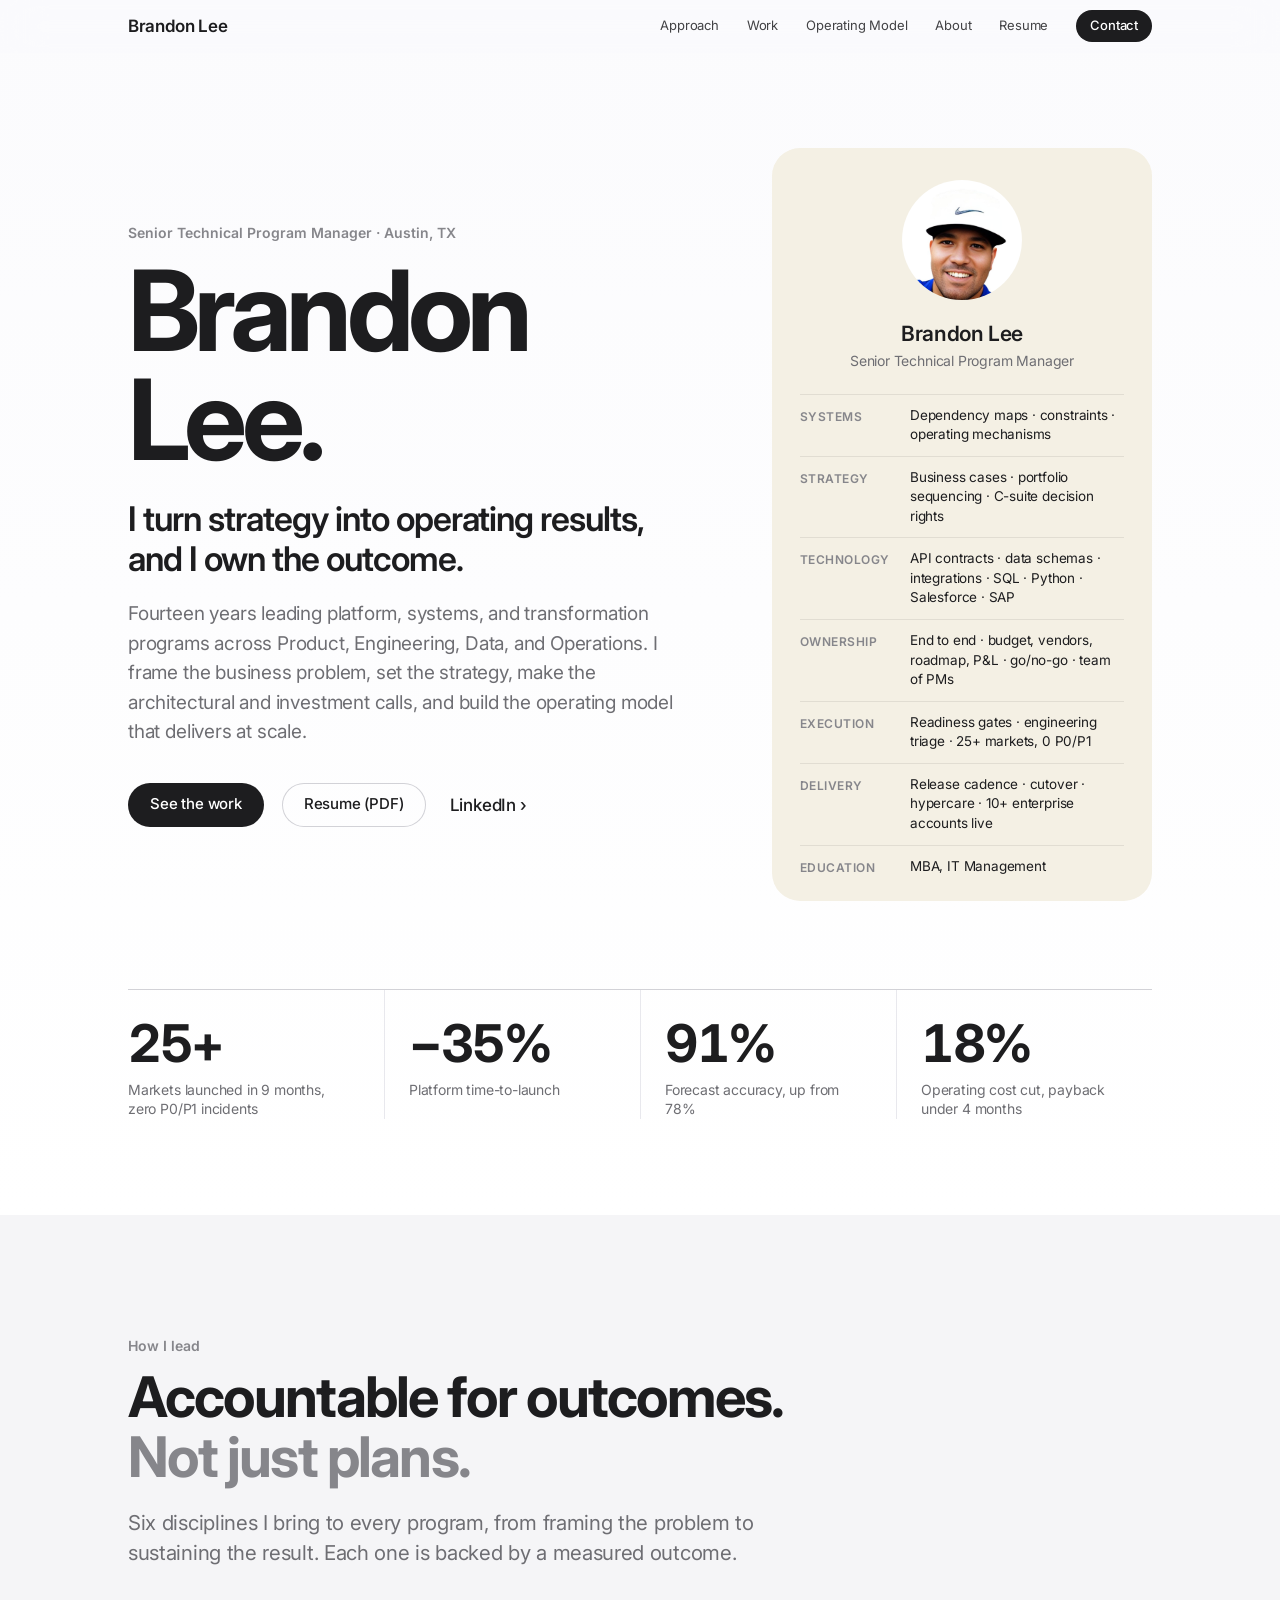
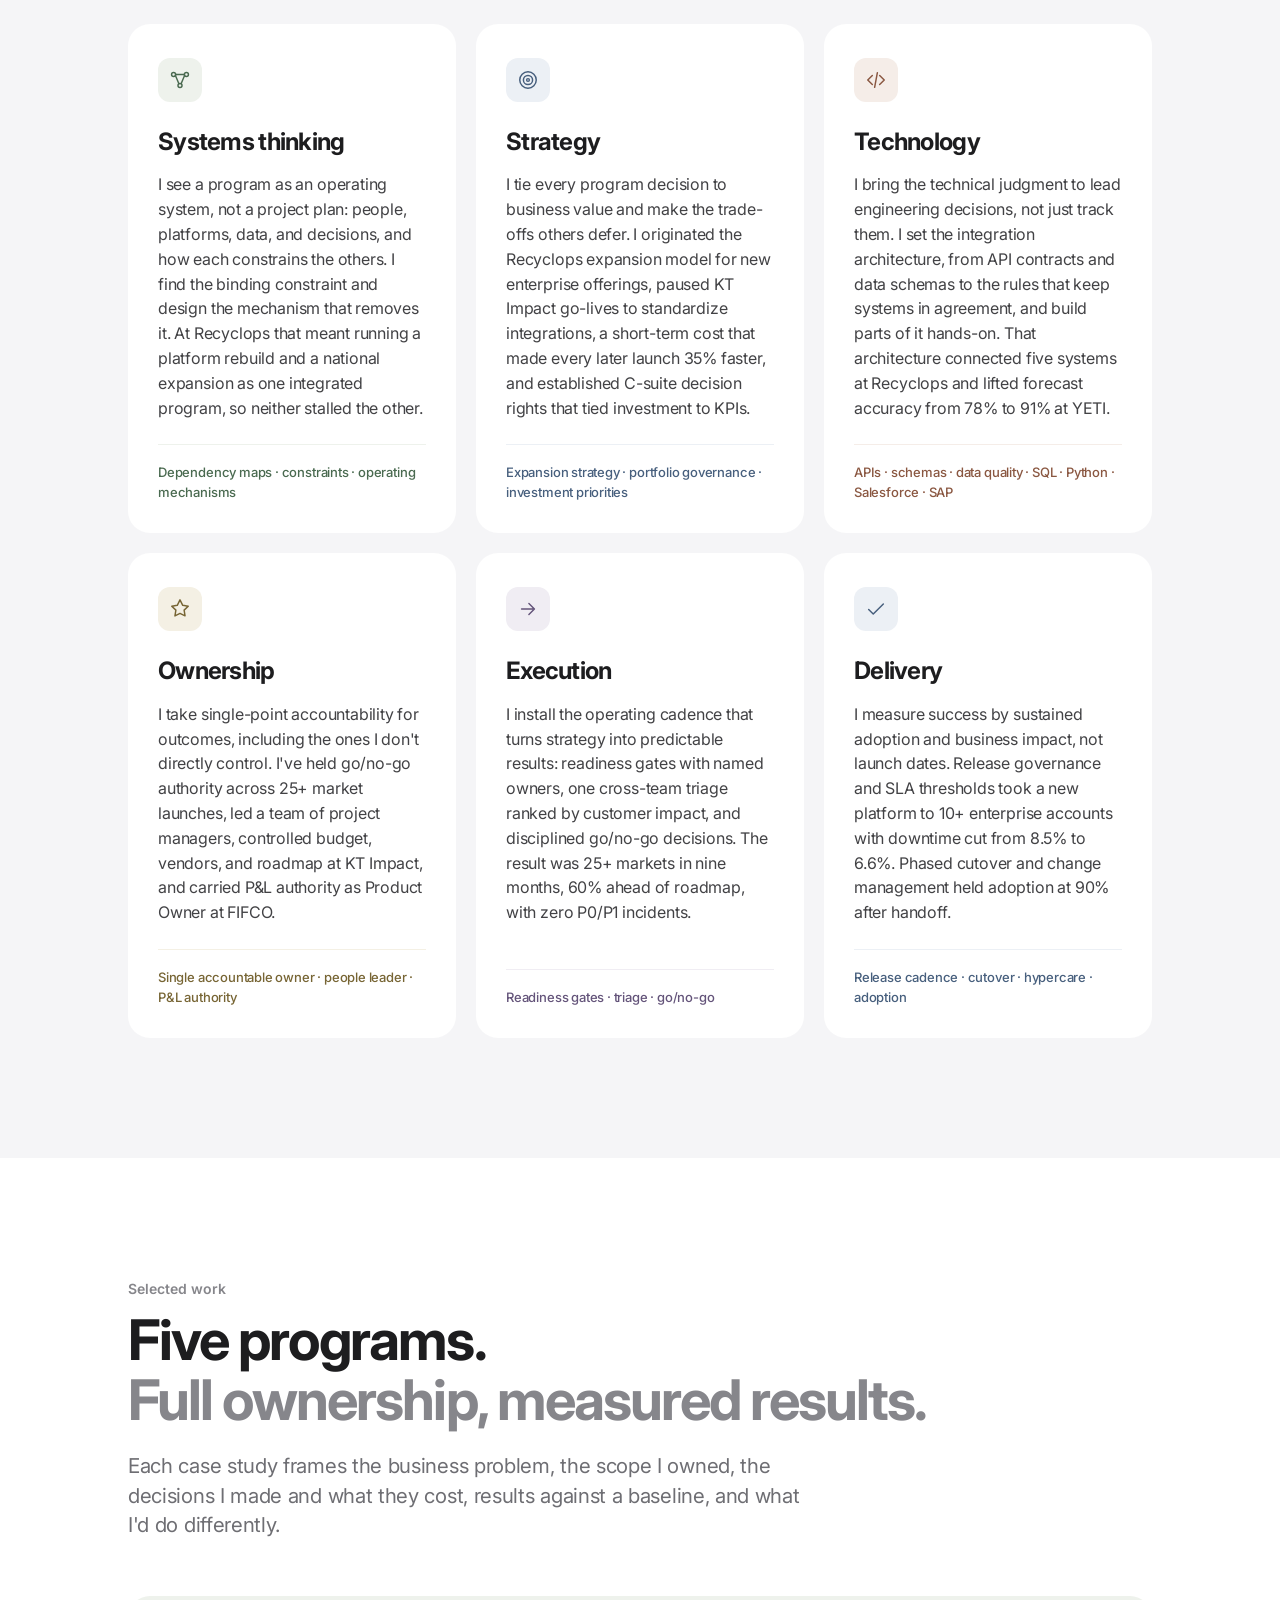
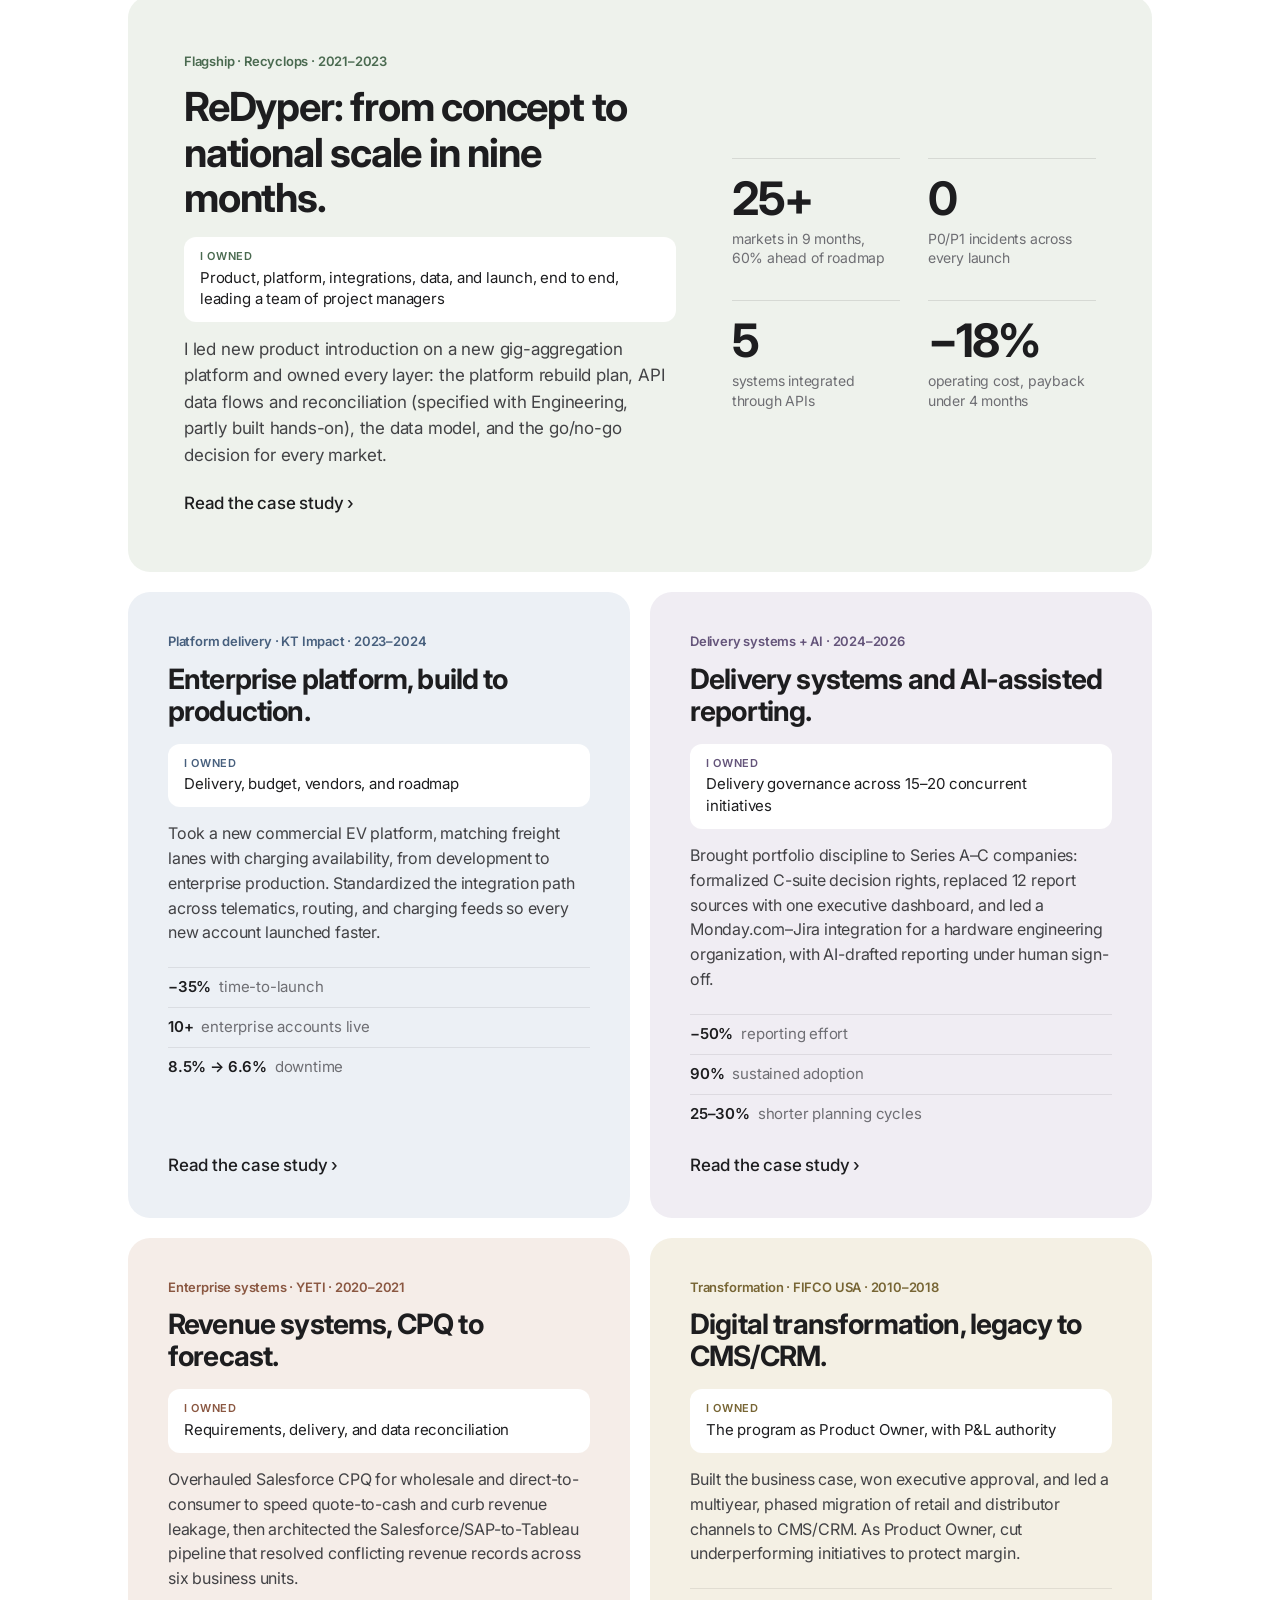
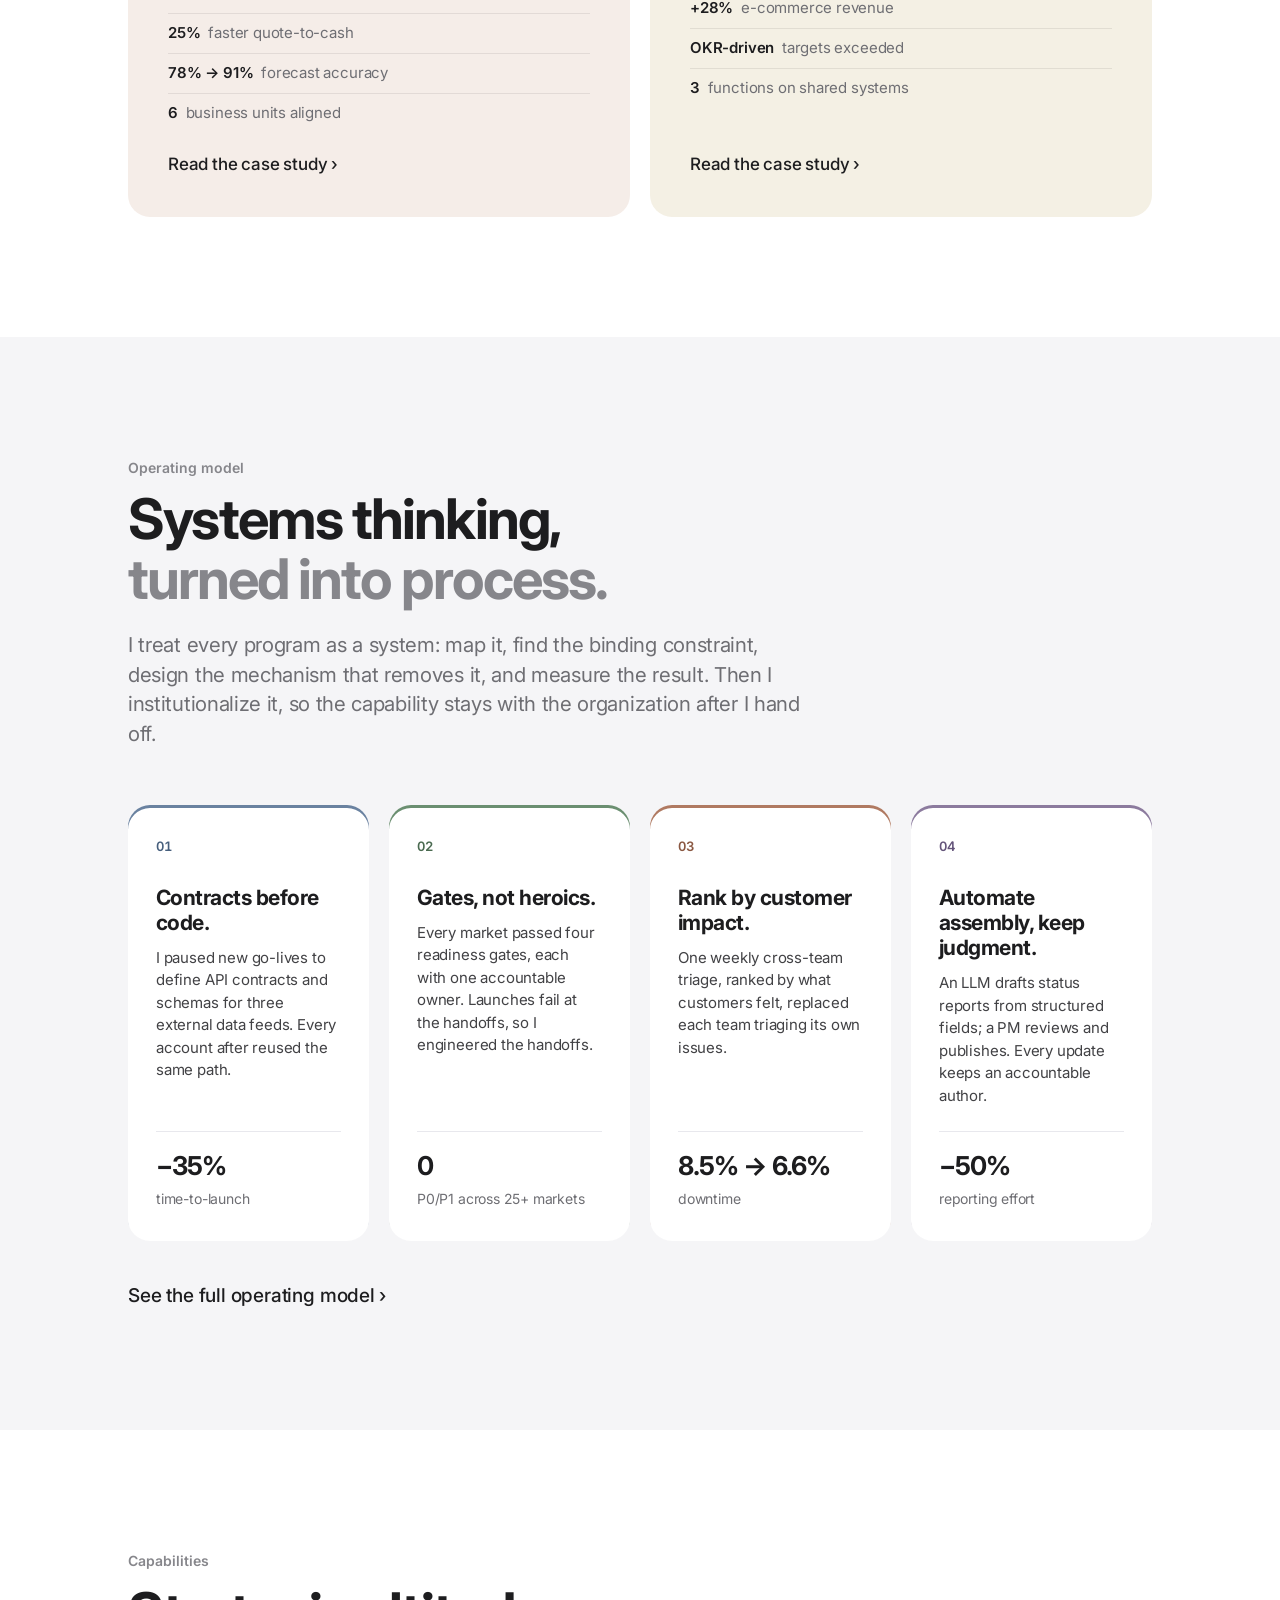
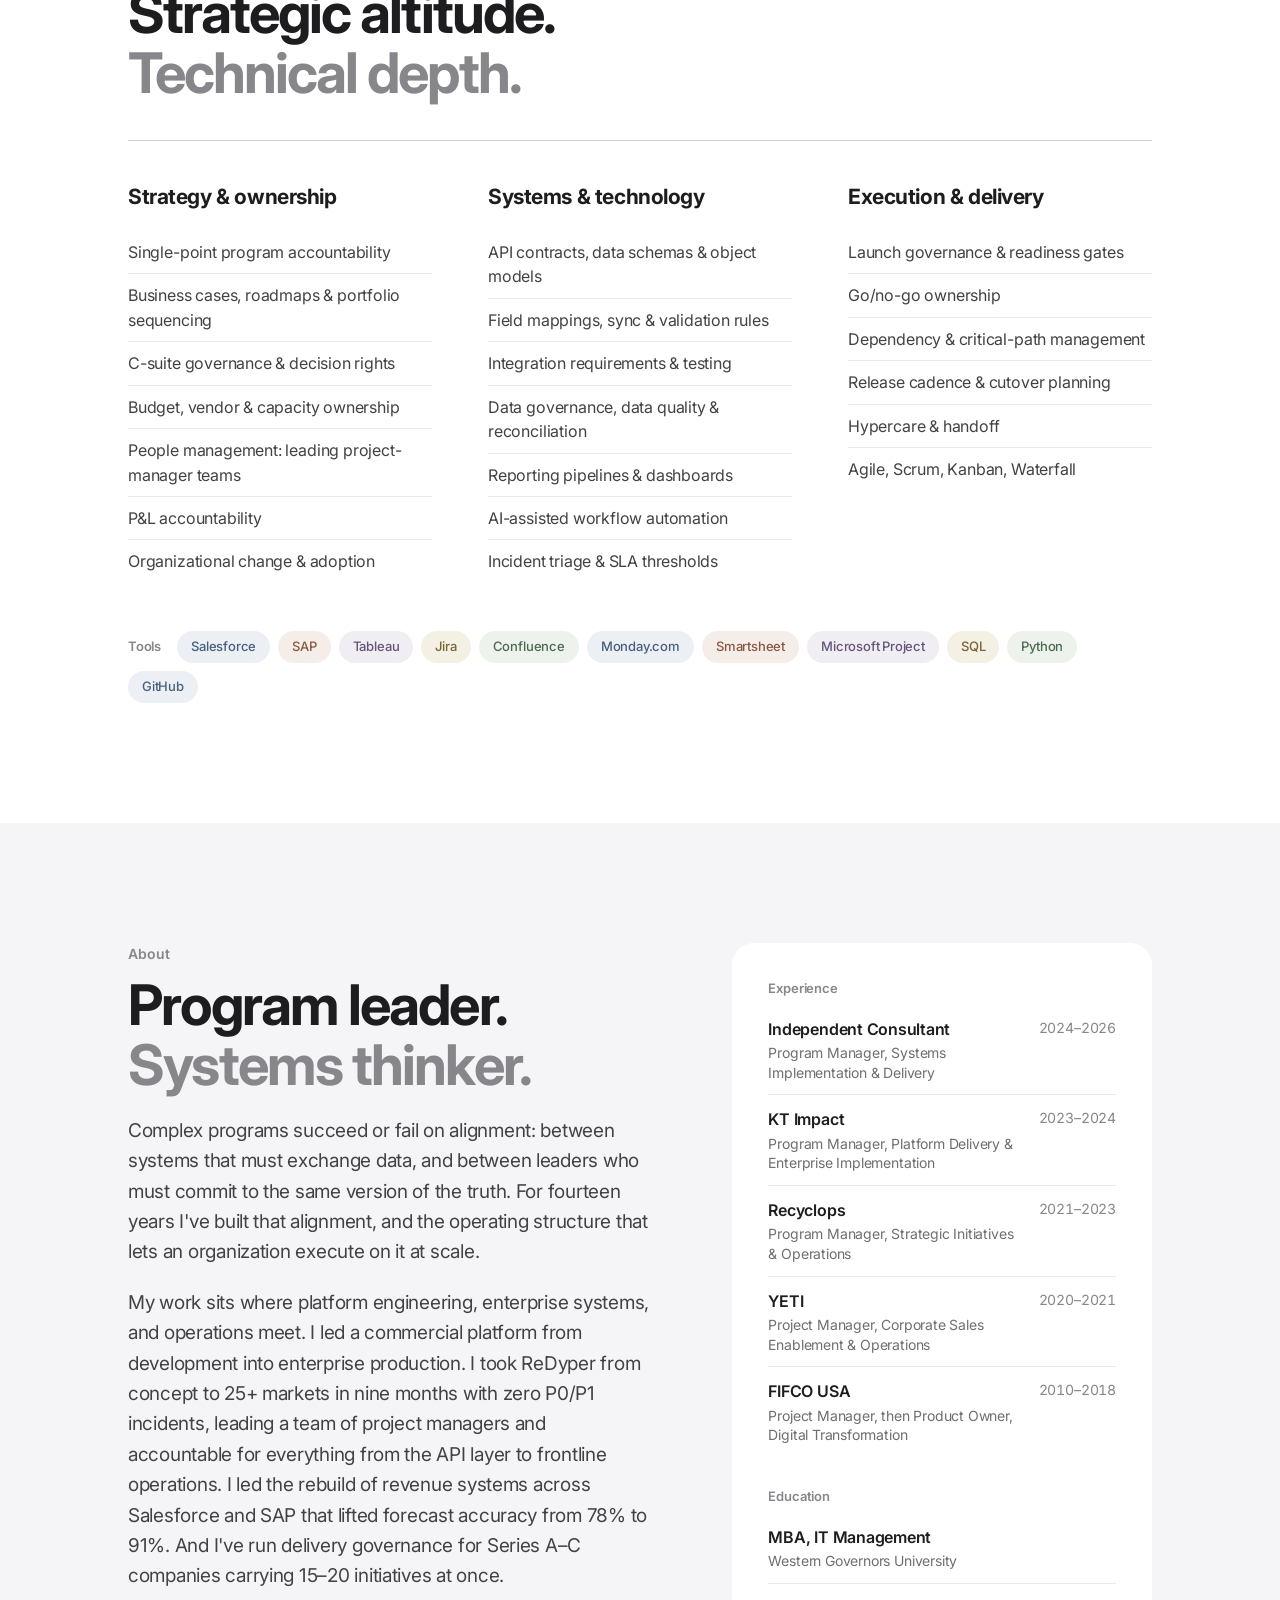
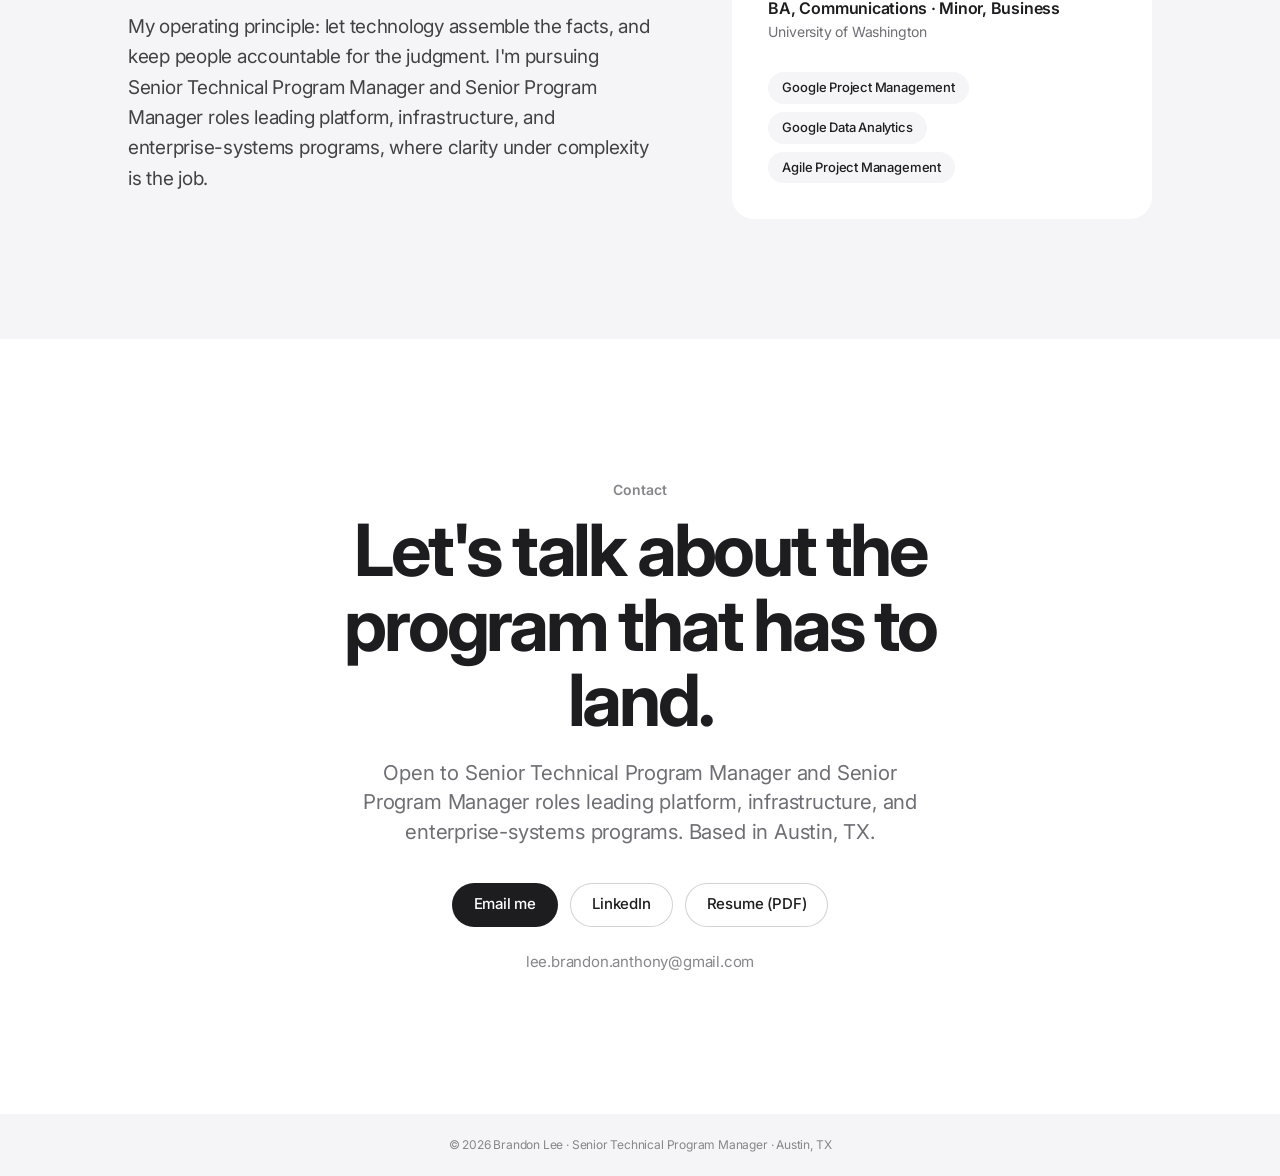
==== index.html @ 165970af "Elevate homepage language to an executive, outcome-led voice Co-Authored-By: Claude Opus 5.5 <norepl" ====
<!DOCTYPE html>
<html lang="en">
<head>
<meta charset="UTF-8"/>
<meta name="viewport" content="width=device-width,initial-scale=1.0"/>
<title>Brandon Lee · Senior Technical Program Manager</title>
<meta name="description" content="Brandon Lee, Senior Technical Program Manager in Austin, TX. Systems thinking, strategy, technology, ownership, execution, and delivery: an enterprise platform, a 25-market national rollout, and enterprise revenue systems."/>
<meta property="og:title" content="Brandon Lee · Senior Technical Program Manager"/>
<meta property="og:description" content="I lead complex programs from strategy to scale and own the outcome. Case studies with baselines, decisions, and measured results."/>
<meta property="og:image" content="https://portfolio-blee-pm.github.io/Portfolio/og.png"/>
<meta property="og:type" content="website"/>
<meta name="twitter:card" content="summary_large_image"/>
<meta name="theme-color" content="#fbfbfd"/>
<link rel="icon" href="avatar.png"/>
<link rel="preconnect" href="https://fonts.googleapis.com"/>
<link rel="preconnect" href="https://fonts.gstatic.com" crossorigin/>
<link href="https://fonts.googleapis.com/css2?family=Inter:wght@400;500;600;700&display=swap" rel="stylesheet"/>
<link rel="stylesheet" href="assets/home.css"/>
</head>
<body>

<nav class="nav">
  <div class="nav-inner">
    <a class="nav-logo" href="index.html">Brandon Lee</a>
    <div class="nav-links">
      <a href="#leadership" class="hide-sm">Approach</a>
      <a href="#work">Work</a>
      <a href="pmo.html" class="hide-sm">Operating Model</a>
      <a href="#about" class="hide-sm">About</a>
      <a href="PM_Brandon_Lee.pdf" target="_blank" rel="noopener" class="hide-sm">Resume</a>
      <a class="nav-cta" href="#contact">Contact</a>
    </div>
  </div>
</nav>

<!-- HERO -->
<header class="hero" id="home">
  <div class="wrap hero-grid">
    <div class="hero-copy">
      <p class="eyebrow fu">Senior Technical Program Manager · Austin, TX</p>
      <h1 class="hero-title fu">Brandon Lee.</h1>
      <p class="hero-lede fu">I turn strategy into operating results, and I own the outcome.</p>
      <p class="hero-sub fu">Fourteen years leading platform, systems, and transformation programs across Product, Engineering, Data, and Operations. I frame the business problem, set the strategy, make the architectural and investment calls, and build the operating model that delivers at scale.</p>
      <div class="hero-btns fu">
        <a href="#work" class="btn btn-dark">See the work</a>
        <a href="PM_Brandon_Lee.pdf" target="_blank" rel="noopener" class="btn btn-light">Resume (PDF)</a>
        <a href="https://linkedin.com/in/brandonl33" target="_blank" rel="noopener" class="link">LinkedIn <span aria-hidden="true">›</span></a>
      </div>
    </div>
    <aside class="profile fu" aria-label="Profile summary">
      <img class="profile-photo" src="avatar.png" alt="Brandon Lee"/>
      <div class="profile-name">Brandon Lee</div>
      <div class="profile-role">Senior Technical Program Manager</div>
      <dl class="profile-list">
        <div><dt>Systems</dt><dd>Dependency maps · constraints · operating mechanisms</dd></div>
        <div><dt>Strategy</dt><dd>Business cases · portfolio sequencing · C-suite decision rights</dd></div>
        <div><dt>Technology</dt><dd>API contracts · data schemas · integrations · SQL · Python · Salesforce · SAP</dd></div>
        <div><dt>Ownership</dt><dd>End to end · budget, vendors, roadmap, P&amp;L · go/no-go · team of PMs</dd></div>
        <div><dt>Execution</dt><dd>Readiness gates · engineering triage · 25+ markets, 0 P0/P1</dd></div>
        <div><dt>Delivery</dt><dd>Release cadence · cutover · hypercare · 10+ enterprise accounts live</dd></div>
        <div><dt>Education</dt><dd>MBA, IT Management</dd></div>
      </dl>
    </aside>
  </div>

  <div class="wrap">
    <div class="stats fu">
      <div class="stat"><div class="stat-num">25+</div><div class="stat-lbl">Markets launched in 9 months, zero P0/P1 incidents</div></div>
      <div class="stat"><div class="stat-num">−35%</div><div class="stat-lbl">Platform time-to-launch</div></div>
      <div class="stat"><div class="stat-num">91%</div><div class="stat-lbl">Forecast accuracy, up from 78%</div></div>
      <div class="stat"><div class="stat-num">18%</div><div class="stat-lbl">Operating cost cut, payback under 4 months</div></div>
    </div>
  </div>
</header>

<!-- LEADERSHIP -->
<section class="section section-alt" id="leadership">
  <div class="wrap">
    <p class="eyebrow fu">How I lead</p>
    <h2 class="h2 fu">Accountable for outcomes.<br><span class="muted">Not just plans.</span></h2>
    <p class="intro fu">Six disciplines I bring to every program, from framing the problem to sustaining the result. Each one is backed by a measured outcome.</p>
    <div class="pillars">
      <article class="pillar t-sage fu">
        <div class="pillar-icon" aria-hidden="true"><svg viewBox="0 0 24 24"><circle cx="5" cy="6" r="2.2"/><circle cx="19" cy="6" r="2.2"/><circle cx="12" cy="18" r="2.2"/><path d="M7 7l3.8 9M17 7l-3.8 9M7.2 6h9.6"/></svg></div>
        <h3>Systems thinking</h3>
        <p>I see a program as an operating system, not a project plan: people, platforms, data, and decisions, and how each constrains the others. I find the binding constraint and design the mechanism that removes it. At Recyclops that meant running a platform rebuild and a national expansion as one integrated program, so neither stalled the other.</p>
        <div class="proof">Dependency maps · constraints · operating mechanisms</div>
      </article>
      <article class="pillar t-blue fu">
        <div class="pillar-icon" aria-hidden="true"><svg viewBox="0 0 24 24"><circle cx="12" cy="12" r="9"/><circle cx="12" cy="12" r="5"/><circle cx="12" cy="12" r="1.5"/></svg></div>
        <h3>Strategy</h3>
        <p>I tie every program decision to business value and make the trade-offs others defer. I originated the Recyclops expansion model for new enterprise offerings, paused KT Impact go-lives to standardize integrations, a short-term cost that made every later launch 35% faster, and established C-suite decision rights that tied investment to KPIs.</p>
        <div class="proof">Expansion strategy · portfolio governance · investment priorities</div>
      </article>
      <article class="pillar t-clay fu">
        <div class="pillar-icon" aria-hidden="true"><svg viewBox="0 0 24 24"><path d="M8 7l-5 5 5 5M16 7l5 5-5 5M13.5 4l-3 16"/></svg></div>
        <h3>Technology</h3>
        <p>I bring the technical judgment to lead engineering decisions, not just track them. I set the integration architecture, from API contracts and data schemas to the rules that keep systems in agreement, and build parts of it hands-on. That architecture connected five systems at Recyclops and lifted forecast accuracy from 78% to 91% at YETI.</p>
        <div class="proof">APIs · schemas · data quality · SQL · Python · Salesforce · SAP</div>
      </article>
      <article class="pillar t-sand fu">
        <div class="pillar-icon" aria-hidden="true"><svg viewBox="0 0 24 24"><path d="M12 2l3 6 6 .9-4.5 4.3 1 6.3L12 16.8 6.5 19.5l1-6.3L3 8.9 9 8z"/></svg></div>
        <h3>Ownership</h3>
        <p>I take single-point accountability for outcomes, including the ones I don't directly control. I've held go/no-go authority across 25+ market launches, led a team of project managers, controlled budget, vendors, and roadmap at KT Impact, and carried P&amp;L authority as Product Owner at FIFCO.</p>
        <div class="proof">Single accountable owner · people leader · P&amp;L authority</div>
      </article>
      <article class="pillar t-plum fu">
        <div class="pillar-icon" aria-hidden="true"><svg viewBox="0 0 24 24"><path d="M5 12h12M13 6l6 6-6 6"/></svg></div>
        <h3>Execution</h3>
        <p>I install the operating cadence that turns strategy into predictable results: readiness gates with named owners, one cross-team triage ranked by customer impact, and disciplined go/no-go decisions. The result was 25+ markets in nine months, 60% ahead of roadmap, with zero P0/P1 incidents.</p>
        <div class="proof">Readiness gates · triage · go/no-go</div>
      </article>
      <article class="pillar t-blue fu">
        <div class="pillar-icon" aria-hidden="true"><svg viewBox="0 0 24 24"><path d="M4 12.5l5 5L20 6.5"/></svg></div>
        <h3>Delivery</h3>
        <p>I measure success by sustained adoption and business impact, not launch dates. Release governance and SLA thresholds took a new platform to 10+ enterprise accounts with downtime cut from 8.5% to 6.6%. Phased cutover and change management held adoption at 90% after handoff.</p>
        <div class="proof">Release cadence · cutover · hypercare · adoption</div>
      </article>
    </div>
  </div>
</section>

<!-- WORK -->
<section class="section" id="work">
  <div class="wrap">
    <p class="eyebrow fu">Selected work</p>
    <h2 class="h2 fu">Five programs.<br><span class="muted">Full ownership, measured results.</span></h2>
    <p class="intro fu">Each case study frames the business problem, the scope I owned, the decisions I made and what they cost, results against a baseline, and what I'd do differently.</p>

    <a href="aggregation.html" class="card card-feature t-sage fu">
      <div class="card-feature-copy">
        <div class="card-meta">Flagship · Recyclops · 2021–2023</div>
        <h3 class="card-title">ReDyper: from concept to national scale in nine months.</h3>
        <div class="owned"><span>I owned</span> Product, platform, integrations, data, and launch, end to end, leading a team of project managers</div>
        <p class="card-desc">I led new product introduction on a new gig-aggregation platform and owned every layer: the platform rebuild plan, API data flows and reconciliation (specified with Engineering, partly built hands-on), the data model, and the go/no-go decision for every market.</p>
        <span class="link">Read the case study <span aria-hidden="true">›</span></span>
      </div>
      <div class="card-feature-stats">
        <div><b>25+</b><span>markets in 9 months, 60% ahead of roadmap</span></div>
        <div><b>0</b><span>P0/P1 incidents across every launch</span></div>
        <div><b>5</b><span>systems integrated through APIs</span></div>
        <div><b>−18%</b><span>operating cost, payback under 4 months</span></div>
      </div>
    </a>

    <div class="card-grid">
      <a href="enterprise-platform.html" class="card t-blue fu">
        <div class="card-meta">Platform delivery · KT Impact · 2023–2024</div>
        <h3 class="card-title">Enterprise platform, build to production.</h3>
        <div class="owned"><span>I owned</span> Delivery, budget, vendors, and roadmap</div>
        <p class="card-desc">Took a new commercial EV platform, matching freight lanes with charging availability, from development to enterprise production. Standardized the integration path across telematics, routing, and charging feeds so every new account launched faster.</p>
        <ul class="results"><li><b>−35%</b> time-to-launch</li><li><b>10+</b> enterprise accounts live</li><li><b>8.5% → 6.6%</b> downtime</li></ul>
        <span class="link">Read the case study <span aria-hidden="true">›</span></span>
      </a>
      <a href="ai-automation.html" class="card t-plum fu">
        <div class="card-meta">Delivery systems + AI · 2024–2026</div>
        <h3 class="card-title">Delivery systems and AI-assisted reporting.</h3>
        <div class="owned"><span>I owned</span> Delivery governance across 15–20 concurrent initiatives</div>
        <p class="card-desc">Brought portfolio discipline to Series A–C companies: formalized C-suite decision rights, replaced 12 report sources with one executive dashboard, and led a Monday.com–Jira integration for a hardware engineering organization, with AI-drafted reporting under human sign-off.</p>
        <ul class="results"><li><b>−50%</b> reporting effort</li><li><b>90%</b> sustained adoption</li><li><b>25–30%</b> shorter planning cycles</li></ul>
        <span class="link">Read the case study <span aria-hidden="true">›</span></span>
      </a>
      <a href="revenue-systems.html" class="card t-clay fu">
        <div class="card-meta">Enterprise systems · YETI · 2020–2021</div>
        <h3 class="card-title">Revenue systems, CPQ to forecast.</h3>
        <div class="owned"><span>I owned</span> Requirements, delivery, and data reconciliation</div>
        <p class="card-desc">Overhauled Salesforce CPQ for wholesale and direct-to-consumer to speed quote-to-cash and curb revenue leakage, then architected the Salesforce/SAP-to-Tableau pipeline that resolved conflicting revenue records across six business units.</p>
        <ul class="results"><li><b>25%</b> faster quote-to-cash</li><li><b>78% → 91%</b> forecast accuracy</li><li><b>6</b> business units aligned</li></ul>
        <span class="link">Read the case study <span aria-hidden="true">›</span></span>
      </a>
      <a href="transformation.html" class="card t-sand fu">
        <div class="card-meta">Transformation · FIFCO USA · 2010–2018</div>
        <h3 class="card-title">Digital transformation, legacy to CMS/CRM.</h3>
        <div class="owned"><span>I owned</span> The program as Product Owner, with P&amp;L authority</div>
        <p class="card-desc">Built the business case, won executive approval, and led a multiyear, phased migration of retail and distributor channels to CMS/CRM. As Product Owner, cut underperforming initiatives to protect margin.</p>
        <ul class="results"><li><b>+28%</b> e-commerce revenue</li><li><b>OKR-driven</b> targets exceeded</li><li><b>3</b> functions on shared systems</li></ul>
        <span class="link">Read the case study <span aria-hidden="true">›</span></span>
      </a>
    </div>
  </div>
</section>

<!-- OPERATING MODEL -->
<section class="section section-alt" id="principles">
  <div class="wrap">
    <p class="eyebrow fu">Operating model</p>
    <h2 class="h2 fu">Systems thinking,<br><span class="muted">turned into process.</span></h2>
    <p class="intro fu">I treat every program as a system: map it, find the binding constraint, design the mechanism that removes it, and measure the result. Then I institutionalize it, so the capability stays with the organization after I hand off.</p>
    <div class="principles">
      <a class="principle t-blue fu" href="enterprise-platform.html">
        <div class="principle-num">01</div>
        <h3>Contracts before code.</h3>
        <p>I paused new go-lives to define API contracts and schemas for three external data feeds. Every account after reused the same path.</p>
        <div class="principle-stat"><b>−35%</b> time-to-launch</div>
      </a>
      <a class="principle t-sage fu" href="aggregation.html">
        <div class="principle-num">02</div>
        <h3>Gates, not heroics.</h3>
        <p>Every market passed four readiness gates, each with one accountable owner. Launches fail at the handoffs, so I engineered the handoffs.</p>
        <div class="principle-stat"><b>0</b> P0/P1 across 25+ markets</div>
      </a>
      <a class="principle t-clay fu" href="enterprise-platform.html">
        <div class="principle-num">03</div>
        <h3>Rank by customer impact.</h3>
        <p>One weekly cross-team triage, ranked by what customers felt, replaced each team triaging its own issues.</p>
        <div class="principle-stat"><b>8.5% → 6.6%</b> downtime</div>
      </a>
      <a class="principle t-plum fu" href="ai-automation.html">
        <div class="principle-num">04</div>
        <h3>Automate assembly, keep judgment.</h3>
        <p>An LLM drafts status reports from structured fields; a PM reviews and publishes. Every update keeps an accountable author.</p>
        <div class="principle-stat"><b>−50%</b> reporting effort</div>
      </a>
    </div>
    <a href="pmo.html" class="link link-lg fu">See the full operating model <span aria-hidden="true">›</span></a>
  </div>
</section>

<!-- CAPABILITIES -->
<section class="section" id="capabilities">
  <div class="wrap">
    <p class="eyebrow fu">Capabilities</p>
    <h2 class="h2 fu">Strategic altitude.<br><span class="muted">Technical depth.</span></h2>
    <div class="caps fu">
      <div class="cap">
        <h3>Strategy &amp; ownership</h3>
        <ul>
          <li>Single-point program accountability</li>
          <li>Business cases, roadmaps &amp; portfolio sequencing</li>
          <li>C-suite governance &amp; decision rights</li>
          <li>Budget, vendor &amp; capacity ownership</li>
          <li>People management: leading project-manager teams</li>
          <li>P&amp;L accountability</li>
          <li>Organizational change &amp; adoption</li>
        </ul>
      </div>
      <div class="cap">
        <h3>Systems &amp; technology</h3>
        <ul>
          <li>API contracts, data schemas &amp; object models</li>
          <li>Field mappings, sync &amp; validation rules</li>
          <li>Integration requirements &amp; testing</li>
          <li>Data governance, data quality &amp; reconciliation</li>
          <li>Reporting pipelines &amp; dashboards</li>
          <li>AI-assisted workflow automation</li>
          <li>Incident triage &amp; SLA thresholds</li>
        </ul>
      </div>
      <div class="cap">
        <h3>Execution &amp; delivery</h3>
        <ul>
          <li>Launch governance &amp; readiness gates</li>
          <li>Go/no-go ownership</li>
          <li>Dependency &amp; critical-path management</li>
          <li>Release cadence &amp; cutover planning</li>
          <li>Hypercare &amp; handoff</li>
          <li>Agile, Scrum, Kanban, Waterfall</li>
        </ul>
      </div>
    </div>
    <div class="tools fu">
      <span class="tools-lbl">Tools</span>
      <span class="chip">Salesforce</span><span class="chip">SAP</span><span class="chip">Tableau</span><span class="chip">Jira</span><span class="chip">Confluence</span><span class="chip">Monday.com</span><span class="chip">Smartsheet</span><span class="chip">Microsoft Project</span><span class="chip">SQL</span><span class="chip">Python</span><span class="chip">GitHub</span>
    </div>
  </div>
</section>

<!-- ABOUT -->
<section class="section section-alt" id="about">
  <div class="wrap about-grid">
    <div>
      <p class="eyebrow fu">About</p>
      <h2 class="h2 fu">Program leader.<br><span class="muted">Systems thinker.</span></h2>
      <div class="about-text fu">
        <p>Complex programs succeed or fail on alignment: between systems that must exchange data, and between leaders who must commit to the same version of the truth. For fourteen years I've built that alignment, and the operating structure that lets an organization execute on it at scale.</p>
        <p>My work sits where platform engineering, enterprise systems, and operations meet. I led a commercial platform from development into enterprise production. I took ReDyper from concept to 25+ markets in nine months with zero P0/P1 incidents, leading a team of project managers and accountable for everything from the API layer to frontline operations. I led the rebuild of revenue systems across Salesforce and SAP that lifted forecast accuracy from 78% to 91%. And I've run delivery governance for Series A–C companies carrying 15–20 initiatives at once.</p>
        <p>My operating principle: let technology assemble the facts, and keep people accountable for the judgment. I'm pursuing Senior Technical Program Manager and Senior Program Manager roles leading platform, infrastructure, and enterprise-systems programs, where clarity under complexity is the job.</p>
      </div>
    </div>
    <div class="about-side fu">
      <h3 class="side-h">Experience</h3>
      <ul class="timeline">
        <li><div><b>Independent Consultant</b><span>Program Manager, Systems Implementation &amp; Delivery</span></div><time>2024–2026</time></li>
        <li><div><b>KT Impact</b><span>Program Manager, Platform Delivery &amp; Enterprise Implementation</span></div><time>2023–2024</time></li>
        <li><div><b>Recyclops</b><span>Program Manager, Strategic Initiatives &amp; Operations</span></div><time>2021–2023</time></li>
        <li><div><b>YETI</b><span>Project Manager, Corporate Sales Enablement &amp; Operations</span></div><time>2020–2021</time></li>
        <li><div><b>FIFCO USA</b><span>Project Manager, then Product Owner, Digital Transformation</span></div><time>2010–2018</time></li>
      </ul>
      <h3 class="side-h">Education</h3>
      <ul class="timeline">
        <li><div><b>MBA, IT Management</b><span>Western Governors University</span></div><time></time></li>
        <li><div><b>BA, Communications · Minor, Business</b><span>University of Washington</span></div><time></time></li>
      </ul>
      <div class="certs">
        <span class="chip">Google Project Management</span>
        <span class="chip">Google Data Analytics</span>
        <span class="chip">Agile Project Management</span>
      </div>
    </div>
  </div>
</section>

<!-- CONTACT -->
<section class="section contact" id="contact">
  <div class="wrap contact-inner fu">
    <p class="eyebrow">Contact</p>
    <h2 class="contact-title">Let's talk about the program that has to land.</h2>
    <p class="contact-sub">Open to Senior Technical Program Manager and Senior Program Manager roles leading platform, infrastructure, and enterprise-systems programs. Based in Austin, TX.</p>
    <div class="contact-btns">
      <a href="mailto:lee.brandon.anthony@gmail.com" class="btn btn-dark">Email me</a>
      <a href="https://linkedin.com/in/brandonl33" target="_blank" rel="noopener" class="btn btn-light">LinkedIn</a>
      <a href="PM_Brandon_Lee.pdf" target="_blank" rel="noopener" class="btn btn-light">Resume (PDF)</a>
    </div>
    <p class="contact-email">lee.brandon.anthony@gmail.com</p>
  </div>
</section>

<footer class="footer"><div class="wrap">© 2026 Brandon Lee · Senior Technical Program Manager · Austin, TX</div></footer>

<script>
(function(){
  var els=document.querySelectorAll('.fu');
  if(!('IntersectionObserver' in window)){els.forEach(function(el){el.classList.add('vis')});return;}
  var io=new IntersectionObserver(function(en){en.forEach(function(e){if(e.isIntersecting){e.target.classList.add('vis');io.unobserve(e.target);}})},{threshold:0.06,rootMargin:'0px 0px -40px 0px'});
  els.forEach(function(el){io.observe(el)});
  setTimeout(function(){els.forEach(function(el){el.classList.add('vis')})},1500);
  var nav=document.querySelector('.nav');
  function onScroll(){nav.classList.toggle('scrolled',window.scrollY>8)}
  window.addEventListener('scroll',onScroll,{passive:true});onScroll();
})();
</script>
</body>
</html>
---- assets/home.css ----
/* Brandon Lee · Portfolio — light, minimal design system */
*,*::before,*::after{box-sizing:border-box;margin:0;padding:0}
:root{
  --bg:#ffffff;
  --bg-alt:#f5f5f7;
  --ink:#1d1d1f;
  --ink-2:#424245;
  --muted:#6e6e73;
  --faint:#86868b;
  --line:#d2d2d7;
  --line-soft:#e8e8ed;
  --blue:#0071e3;
  --blue-hover:#0077ed;
  --radius:22px;
  --shadow:0 1px 2px rgba(0,0,0,.04),0 4px 16px rgba(0,0,0,.04);
  --shadow-hover:0 2px 6px rgba(0,0,0,.05),0 18px 44px rgba(0,0,0,.09);
  --font:-apple-system,BlinkMacSystemFont,"SF Pro Display","SF Pro Text","Inter","Helvetica Neue",Arial,sans-serif;
  --ease:cubic-bezier(.22,1,.36,1);
}
html{scroll-behavior:smooth;-webkit-text-size-adjust:100%}
body{background:var(--bg);color:var(--ink);font-family:var(--font);font-size:17px;line-height:1.53;letter-spacing:-.011em;-webkit-font-smoothing:antialiased;-moz-osx-font-smoothing:grayscale;overflow-x:hidden}
a{color:inherit;text-decoration:none}
img{display:block;max-width:100%}
ul{list-style:none}
.wrap{max-width:1080px;margin:0 auto;padding:0 28px}
.muted{color:var(--faint)}

/* ── NAV ── */
.nav{position:fixed;top:0;left:0;right:0;z-index:100;background:rgba(251,251,253,.8);backdrop-filter:saturate(180%) blur(20px);-webkit-backdrop-filter:saturate(180%) blur(20px);border-bottom:1px solid transparent;transition:border-color .3s}
.nav.scrolled{border-bottom-color:rgba(0,0,0,.08)}
.nav-inner{max-width:1080px;margin:0 auto;padding:0 28px;height:52px;display:flex;align-items:center;justify-content:space-between}
.nav-logo{font-size:17px;font-weight:600;letter-spacing:-.02em}
.nav-links{display:flex;align-items:center;gap:28px}
.nav-links a{font-size:13px;color:var(--ink-2);transition:color .2s}
.nav-links a:hover{color:var(--ink)}
.nav-links .nav-cta{background:var(--ink);color:#fff;padding:6px 14px;border-radius:980px;font-weight:500}
.nav-links .nav-cta:hover{color:#fff;background:#000}

/* ── TYPE ── */
.eyebrow{font-size:14px;font-weight:600;color:var(--faint);letter-spacing:0;margin-bottom:12px}
.h2{font-size:clamp(34px,5vw,56px);line-height:1.07;font-weight:700;letter-spacing:-.035em;margin-bottom:20px}
.intro{font-size:clamp(17px,1.6vw,21px);line-height:1.45;color:var(--muted);max-width:680px;margin-bottom:56px;letter-spacing:-.015em}

/* ── BUTTONS / LINKS ── */
.btn{display:inline-flex;align-items:center;justify-content:center;height:44px;padding:0 22px;border-radius:980px;font-size:15px;font-weight:500;transition:background .2s,color .2s,border-color .2s,transform .2s}
.btn:active{transform:scale(.98)}
.btn-dark{background:var(--ink);color:#fff}
.btn-dark:hover{background:#000}
.btn-light{background:transparent;color:var(--ink);box-shadow:inset 0 0 0 1px var(--line)}
.btn-light:hover{box-shadow:inset 0 0 0 1px var(--ink)}
.link{color:var(--ink);font-size:17px;font-weight:500;display:inline-flex;align-items:center;gap:4px;text-decoration:underline;text-decoration-color:transparent;text-underline-offset:4px;transition:text-decoration-color .2s}
.link span{transition:transform .25s var(--ease)}
.link:hover,a:hover>.link{text-decoration-color:currentColor}
.link:hover span,a:hover>.link span{transform:translateX(3px)}
.link-lg{font-size:19px;margin-top:40px}

/* ── HERO ── */
.hero{padding:148px 0 96px;background:linear-gradient(180deg,#fbfbfd 0%,#ffffff 100%)}
.hero-grid{display:grid;grid-template-columns:minmax(0,1fr) 340px;gap:72px;align-items:center}
.hero-title{font-size:clamp(56px,9vw,112px);line-height:.98;font-weight:700;letter-spacing:-.05em;margin-bottom:24px}
.hero-lede{font-size:clamp(24px,3vw,34px);line-height:1.18;font-weight:600;letter-spacing:-.03em;color:var(--ink);max-width:640px;margin-bottom:20px}
.hero-sub{font-size:clamp(17px,1.5vw,19px);line-height:1.55;color:var(--muted);max-width:600px;margin-bottom:36px}
.hero-btns{display:flex;flex-wrap:wrap;align-items:center;gap:14px 18px}
.hero-btns .link{margin-left:6px}

.profile{background:var(--bg-alt);border-radius:28px;padding:36px 30px 28px;text-align:center}
.profile-photo{width:120px;height:120px;border-radius:50%;object-fit:cover;object-position:center 15%;margin:0 auto 18px}
.profile-name{font-size:21px;font-weight:600;letter-spacing:-.02em}
.profile-role{font-size:14px;color:var(--muted);margin-bottom:22px}
.profile-list{text-align:left;border-top:1px solid var(--line)}
.profile-list>div{display:grid;grid-template-columns:84px 1fr;gap:12px;padding:11px 0;border-bottom:1px solid var(--line)}
.profile-list>div:last-child{border-bottom:none;padding-bottom:0}
.profile-list dt{font-size:12px;font-weight:600;color:var(--faint);text-transform:uppercase;letter-spacing:.04em;padding-top:2px}
.profile-list dd{font-size:14px;color:var(--ink);line-height:1.4}

.stats{display:grid;grid-template-columns:repeat(4,1fr);margin-top:88px;border-top:1px solid var(--line)}
.stat{padding:28px 24px 0 0}
.stat+.stat{padding-left:24px;border-left:1px solid var(--line-soft)}
.stat-num{font-size:clamp(36px,4.4vw,52px);font-weight:700;letter-spacing:-.045em;line-height:1;margin-bottom:10px;font-variant-numeric:tabular-nums}
.stat-lbl{font-size:14px;color:var(--muted);line-height:1.4;max-width:210px}

/* ── SECTIONS ── */
.section{padding:120px 0}
.section-alt{background:var(--bg-alt)}

/* ── LEADERSHIP PILLARS ── */
.pillars{display:grid;grid-template-columns:repeat(2,1fr);gap:20px}
.pillar{background:#fff;border-radius:var(--radius);padding:40px 40px 36px;display:flex;flex-direction:column;transition:transform .45s var(--ease),box-shadow .45s var(--ease)}
.pillar:hover{transform:translateY(-4px);box-shadow:var(--shadow-hover)}
.pillar-icon{width:44px;height:44px;border-radius:12px;background:var(--bg-alt);display:flex;align-items:center;justify-content:center;margin-bottom:22px}
.pillar-icon svg{width:22px;height:22px;fill:none;stroke:var(--ink);stroke-width:1.6;stroke-linecap:round;stroke-linejoin:round}
.pillar h3{font-size:28px;font-weight:700;letter-spacing:-.03em;margin-bottom:12px}
.pillar p{font-size:17px;line-height:1.55;color:var(--ink-2);flex:1}
.proof{margin-top:24px;padding-top:18px;border-top:1px solid var(--line-soft);font-size:13px;font-weight:500;color:var(--faint)}

/* ── WORK ── */
.card{display:flex;flex-direction:column;background:var(--bg-alt);border-radius:var(--radius);padding:40px;transition:transform .45s var(--ease),box-shadow .45s var(--ease),background .45s}
.card:hover{transform:translateY(-4px);background:#fff;box-shadow:var(--shadow-hover)}
.card-meta{font-size:13px;font-weight:600;color:var(--faint);margin-bottom:12px}
.card-title{font-size:28px;line-height:1.14;font-weight:700;letter-spacing:-.03em;margin-bottom:16px}
.owned{font-size:15px;color:var(--ink);line-height:1.45;margin-bottom:14px;padding:12px 16px;background:#fff;border-radius:12px;transition:background .45s}
.card:hover .owned{background:var(--bg-alt)}
.owned span{display:block;font-size:11px;font-weight:600;text-transform:uppercase;letter-spacing:.06em;color:var(--faint);margin-bottom:2px}
.card-desc{font-size:16px;line-height:1.55;color:var(--ink-2);margin-bottom:22px}
.results{display:flex;flex-direction:column;gap:8px;margin-bottom:26px;flex:1}
.results li{font-size:15px;color:var(--muted);padding-top:8px;border-top:1px solid var(--line)}
.results li b{color:var(--ink);font-weight:600;margin-right:4px}
.card .link{margin-top:auto}

.card-feature{display:grid;grid-template-columns:minmax(0,1.35fr) minmax(0,1fr);gap:56px;padding:56px;margin-bottom:20px;align-items:center}
.card-feature .card-title{font-size:clamp(30px,3.4vw,40px)}
.card-feature .card-desc{font-size:17px}
.card-feature-stats{display:grid;grid-template-columns:1fr 1fr;gap:32px 28px}
.card-feature-stats div{border-top:1px solid var(--line);padding-top:16px}
.card-feature-stats b{display:block;font-size:clamp(34px,3.6vw,48px);font-weight:700;letter-spacing:-.045em;line-height:1;margin-bottom:8px}
.card-feature-stats span{font-size:14px;color:var(--muted);line-height:1.4;display:block}
.card-grid{display:grid;grid-template-columns:repeat(2,1fr);gap:20px}

/* ── OPERATING MODEL ── */
.principles{display:grid;grid-template-columns:repeat(4,1fr);gap:20px}
.principle{background:#fff;border-radius:var(--radius);padding:32px 28px;display:flex;flex-direction:column;transition:transform .45s var(--ease),box-shadow .45s var(--ease)}
.principle:hover{transform:translateY(-4px);box-shadow:var(--shadow-hover)}
.principle-num{font-size:13px;font-weight:600;color:var(--faint);margin-bottom:28px;font-variant-numeric:tabular-nums}
.principle h3{font-size:21px;line-height:1.2;font-weight:700;letter-spacing:-.025em;margin-bottom:12px}
.principle p{font-size:15px;line-height:1.5;color:var(--ink-2);flex:1;margin-bottom:24px}
.principle-stat{font-size:14px;color:var(--muted);border-top:1px solid var(--line-soft);padding-top:14px}
.principle-stat b{display:block;font-size:26px;font-weight:700;letter-spacing:-.035em;color:var(--ink);margin-bottom:2px}

/* ── CAPABILITIES ── */
.caps{display:grid;grid-template-columns:repeat(3,1fr);gap:56px;margin-top:36px;border-top:1px solid var(--line);padding-top:40px}
.cap h3{font-size:21px;font-weight:700;letter-spacing:-.02em;margin-bottom:18px}
.cap li{font-size:16px;color:var(--ink-2);padding:9px 0;border-bottom:1px solid var(--line-soft)}
.cap li:last-child{border-bottom:none}
.tools{display:flex;flex-wrap:wrap;align-items:center;gap:8px;margin-top:48px}
.tools-lbl{font-size:13px;font-weight:600;color:var(--faint);margin-right:8px}
.chip{display:inline-block;font-size:13px;font-weight:500;color:var(--ink);background:var(--bg-alt);border-radius:980px;padding:6px 14px}
.section-alt .chip{background:#fff}

/* ── ABOUT ── */
.about-grid{display:grid;grid-template-columns:minmax(0,1.25fr) minmax(0,1fr);gap:80px;align-items:start}
.about-text p{font-size:19px;line-height:1.6;color:var(--ink-2);margin-bottom:20px;letter-spacing:-.014em}
.about-text p:last-child{margin-bottom:0}
.about-side{background:#fff;border-radius:var(--radius);padding:36px}
.side-h{font-size:13px;font-weight:600;color:var(--faint);margin-bottom:6px}
.side-h:not(:first-child){margin-top:30px}
.timeline li{display:grid;grid-template-columns:1fr auto;gap:16px;padding:12px 0;border-bottom:1px solid var(--line-soft)}
.timeline li:last-child{border-bottom:none}
.timeline b{display:block;font-size:16px;font-weight:600;letter-spacing:-.015em}
.timeline span{display:block;font-size:14px;color:var(--muted);line-height:1.4;margin-top:2px}
.timeline time{font-size:14px;color:var(--faint);white-space:nowrap;font-variant-numeric:tabular-nums}
.certs{display:flex;flex-wrap:wrap;gap:8px;margin-top:18px}
.about-side .chip{background:var(--bg-alt)}

/* ── CONTACT ── */
.contact{text-align:center;padding:140px 0}
.contact-inner{max-width:720px}
.contact-title{font-size:clamp(40px,6vw,72px);line-height:1.04;font-weight:700;letter-spacing:-.045em;margin-bottom:20px}
.contact-sub{font-size:clamp(17px,1.6vw,21px);color:var(--muted);line-height:1.45;margin:0 auto 36px;max-width:560px}
.contact-btns{display:flex;justify-content:center;flex-wrap:wrap;gap:12px}
.contact-email{margin-top:24px;font-size:15px;color:var(--faint)}

/* ── FOOTER ── */
.footer{background:var(--bg-alt);padding:22px 0;font-size:12px;color:var(--faint);text-align:center}

/* ── MOTION ── */
.fu{opacity:0;transform:translateY(24px);transition:opacity .9s var(--ease),transform .9s var(--ease)}
.fu.vis{opacity:1;transform:none}
@media(prefers-reduced-motion:reduce){
  html{scroll-behavior:auto}
  .fu{opacity:1!important;transform:none!important;transition:none!important}
  .card,.pillar,.principle{transition:none}
}

/* ── RESPONSIVE ── */
@media(max-width:1000px){
  .principles{grid-template-columns:repeat(2,1fr)}
  .card-feature{grid-template-columns:1fr;gap:40px;padding:44px}
}
@media(max-width:860px){
  .hero{padding:112px 0 72px}
  .hero-grid{grid-template-columns:1fr;gap:48px}
  .profile{max-width:420px}
  .stats{grid-template-columns:repeat(2,1fr);margin-top:64px}
  .stat:nth-child(3){padding-left:0;border-left:none}
  .stat{padding-bottom:28px}
  .stat:nth-child(n+3){border-top:1px solid var(--line-soft)}
  .pillars,.card-grid,.caps,.about-grid{grid-template-columns:1fr}
  .caps{gap:36px}
  .about-grid{gap:48px}
  .section{padding:88px 0}
}
@media(max-width:640px){
  body{font-size:16px}
  .wrap,.nav-inner{padding:0 20px}
  .nav-links{gap:18px}
  .nav-links a.hide-sm{display:none}
  .principles{grid-template-columns:1fr}
  .pillar,.card,.about-side{padding:28px 24px}
  .card-feature{padding:32px 24px}
  .card-title,.pillar h3{font-size:24px}
  .stat-lbl{font-size:13px}
  .hero-btns .link{margin-left:0}
  .contact{padding:96px 0}
}

/* ── MUTED ACCENTS ── */
:root{
  --sage:#6b8f71;--sage-ink:#4a6a50;--sage-tint:#eef2ec;
  --blue-m:#6a82a0;--blue-ink:#475f7d;--blue-tint:#ecf0f5;
  --clay:#b07a62;--clay-ink:#8a5741;--clay-tint:#f5ede8;
  --plum:#8c7b9e;--plum-ink:#64547a;--plum-tint:#f0edf3;
  --sand:#a8915c;--sand-ink:#776534;--sand-tint:#f4f0e4;
}
.t-sage{--acc:var(--sage);--acc-ink:var(--sage-ink);--acc-tint:var(--sage-tint)}
.t-blue{--acc:var(--blue-m);--acc-ink:var(--blue-ink);--acc-tint:var(--blue-tint)}
.t-clay{--acc:var(--clay);--acc-ink:var(--clay-ink);--acc-tint:var(--clay-tint)}
.t-plum{--acc:var(--plum);--acc-ink:var(--plum-ink);--acc-tint:var(--plum-tint)}
.t-sand{--acc:var(--sand);--acc-ink:var(--sand-ink);--acc-tint:var(--sand-tint)}

/* pillars: tinted icon tile, accent rule */
.pillar[class*="t-"] .pillar-icon{background:var(--acc-tint)}
.pillar[class*="t-"] .pillar-icon svg{stroke:var(--acc-ink)}
.pillar[class*="t-"] .proof{color:var(--acc-ink);border-top-color:var(--acc-tint)}

/* work cards: soft matte tint instead of gray */
.card[class*="t-"]{background:var(--acc-tint)}
.card[class*="t-"]:hover{background:#fff}
.card[class*="t-"] .card-meta{color:var(--acc-ink)}
.card[class*="t-"] .owned span{color:var(--acc-ink)}
.card[class*="t-"]:hover .owned{background:var(--acc-tint)}
.card[class*="t-"] .results li{border-top-color:rgba(0,0,0,.08)}
.card-feature[class*="t-"] .card-feature-stats div{border-top-color:rgba(0,0,0,.1)}

/* operating model: colored number + top accent */
.principle[class*="t-"]{box-shadow:inset 0 3px 0 var(--acc)}
.principle[class*="t-"]:hover{box-shadow:inset 0 3px 0 var(--acc),var(--shadow-hover)}
.principle[class*="t-"] .principle-num{color:var(--acc-ink)}

/* small touches */
.profile{background:var(--sand-tint)}
.profile-list,.profile-list>div{border-color:rgba(0,0,0,.08)}
.tools .chip:nth-of-type(5n+1){background:var(--sage-tint);color:var(--sage-ink)}
.tools .chip:nth-of-type(5n+2){background:var(--blue-tint);color:var(--blue-ink)}
.tools .chip:nth-of-type(5n+3){background:var(--clay-tint);color:var(--clay-ink)}
.tools .chip:nth-of-type(5n+4){background:var(--plum-tint);color:var(--plum-ink)}
.tools .chip:nth-of-type(5n+5){background:var(--sand-tint);color:var(--sand-ink)}
.hero-grid{grid-template-columns:minmax(0,1fr) 380px}
.profile{padding:32px 28px 24px}
.profile-list dd{font-size:13.5px;line-height:1.45}
@media(max-width:860px){.hero-grid{grid-template-columns:1fr}}
/* six themes: 3-up grid */
.pillars{grid-template-columns:repeat(3,1fr)}
.pillar{padding:34px 30px 30px}
.pillar h3{font-size:24px}
.pillar p{font-size:16px}
@media(max-width:1000px){.pillars{grid-template-columns:repeat(2,1fr)}}
@media(max-width:640px){.pillars{grid-template-columns:1fr}}
.profile-list>div{grid-template-columns:98px 1fr}
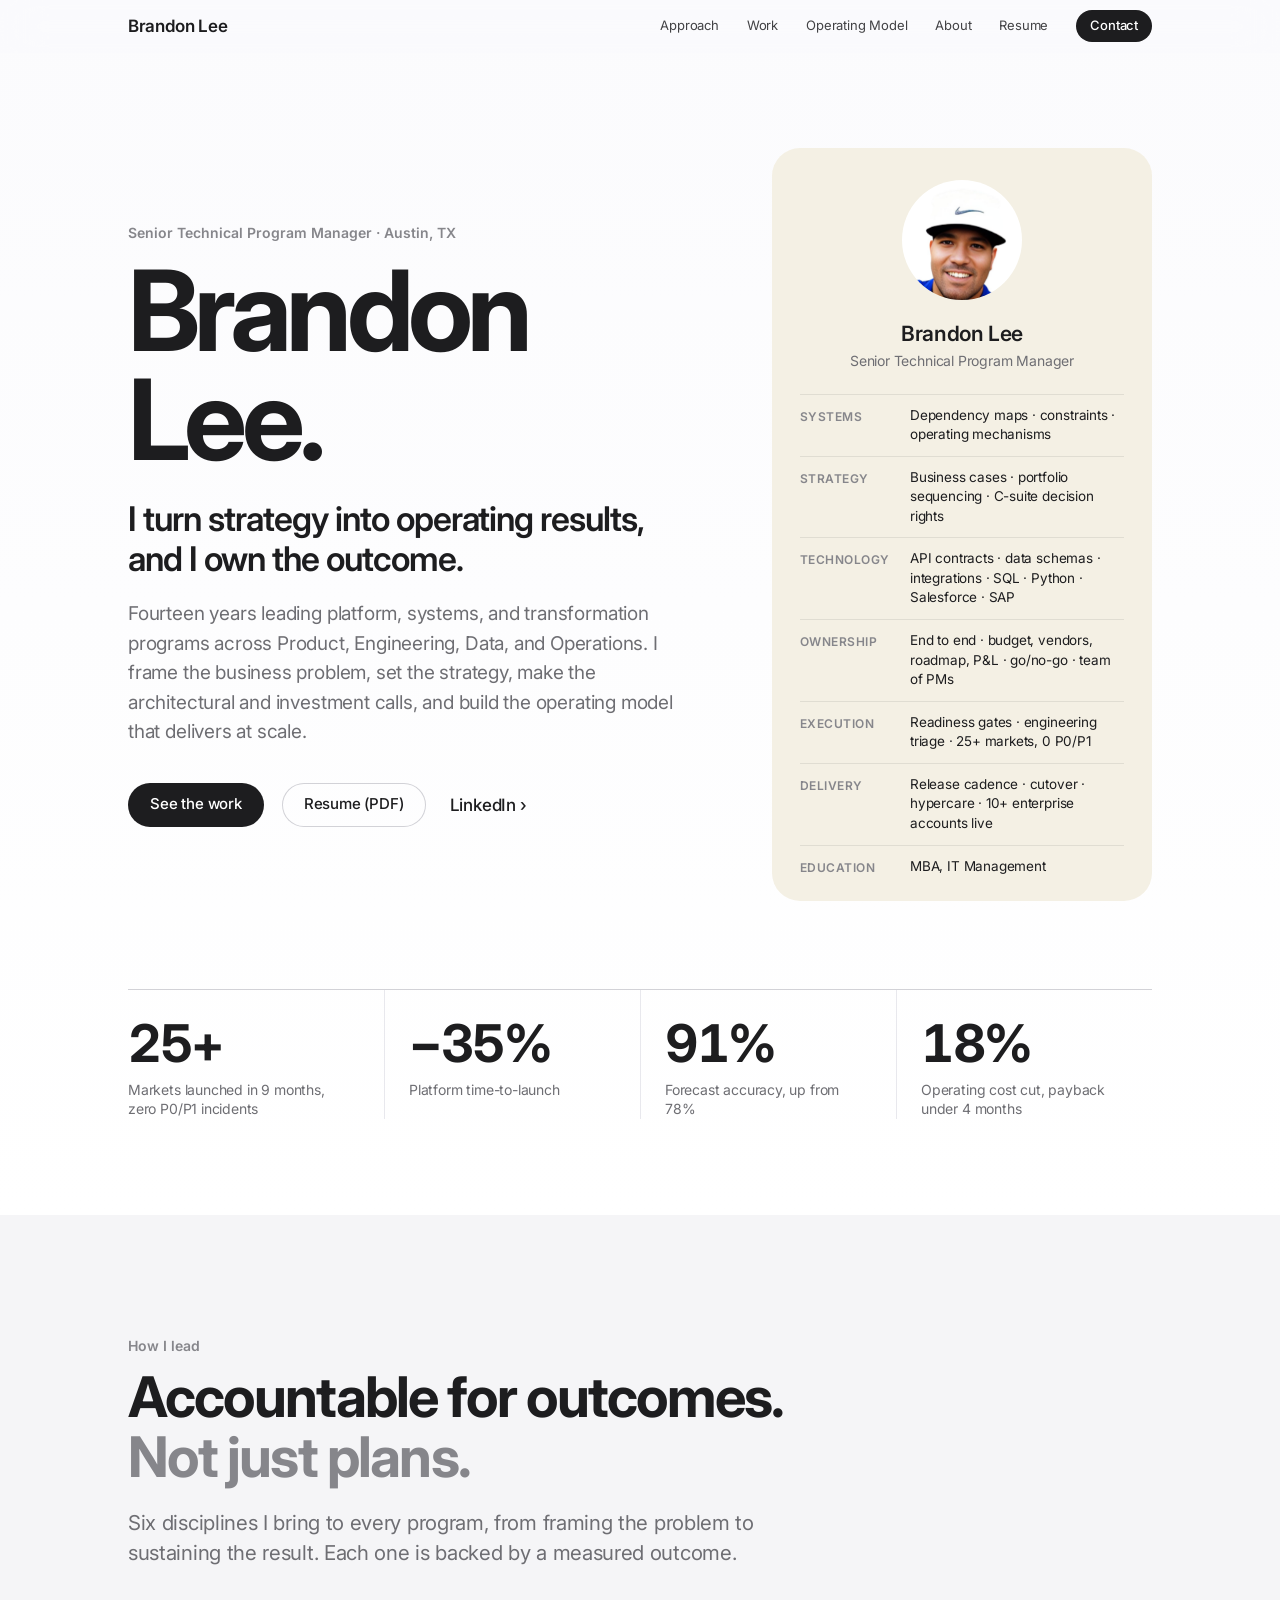
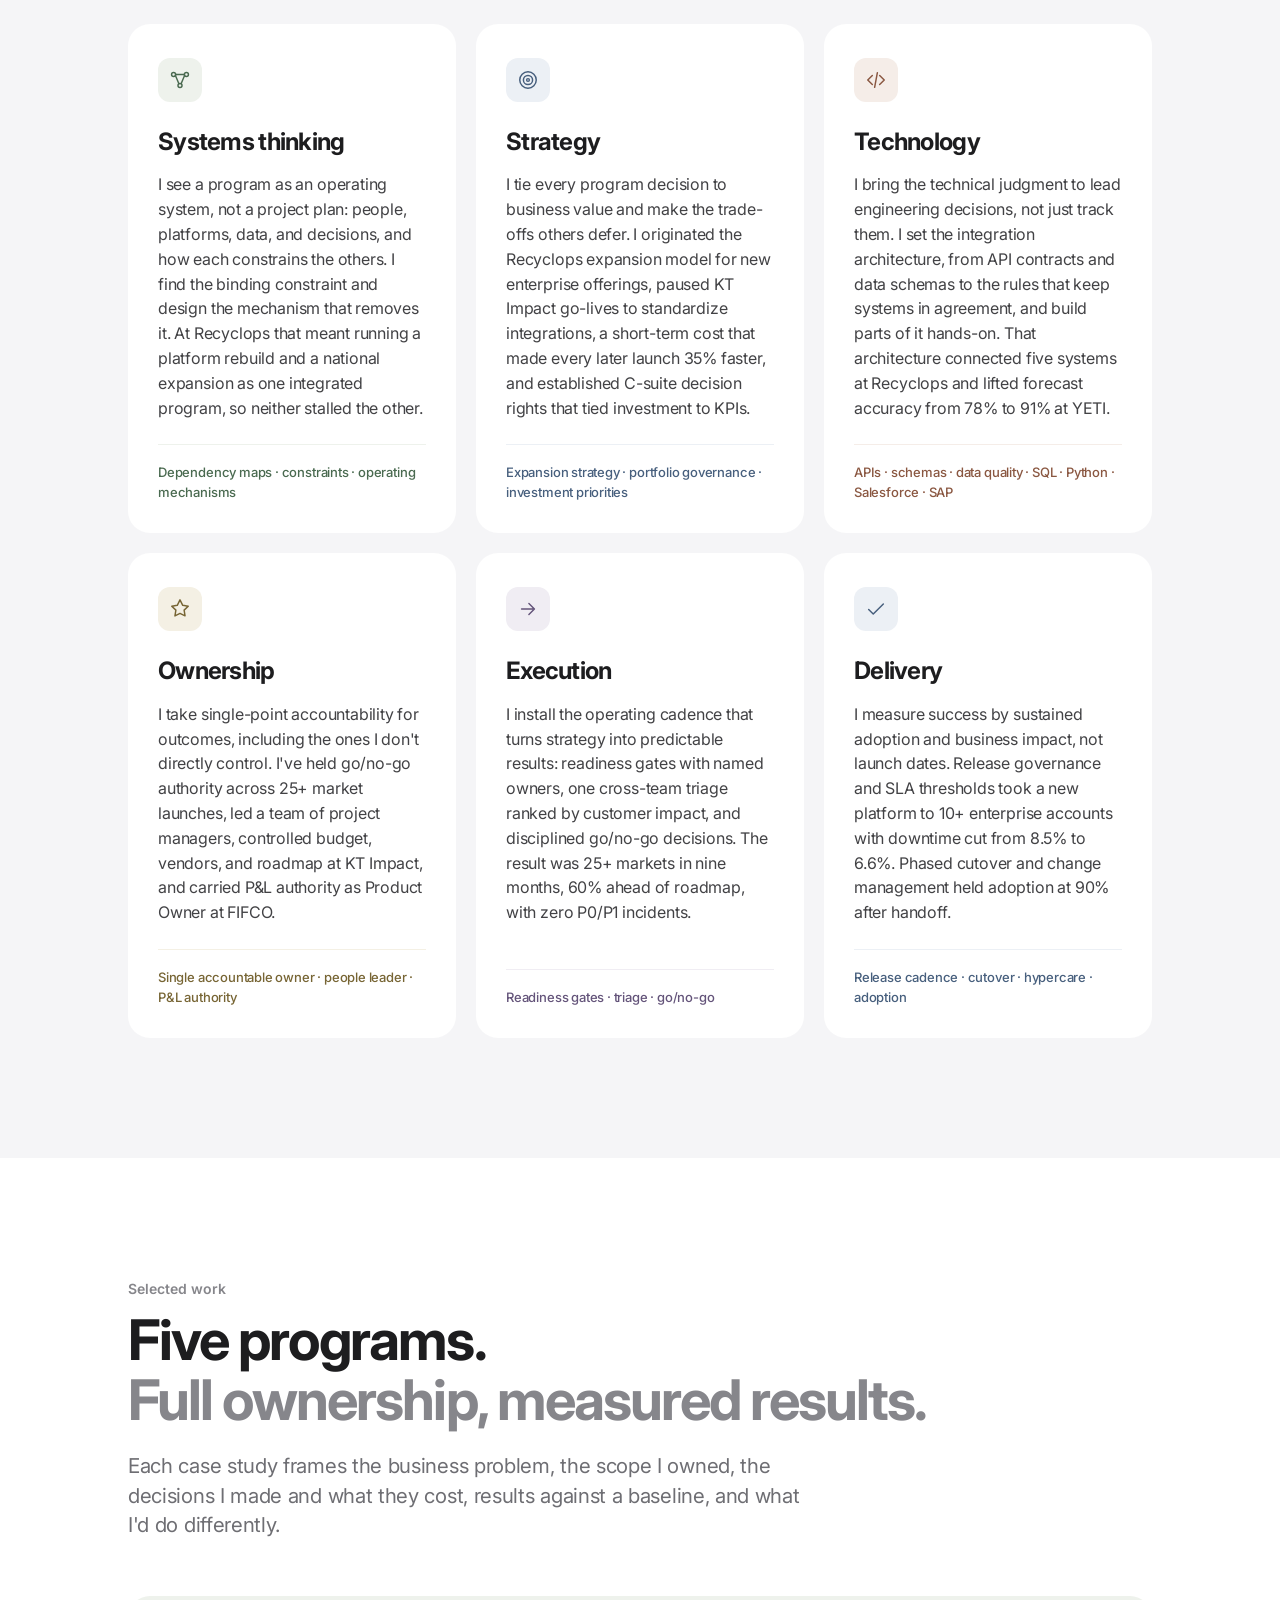
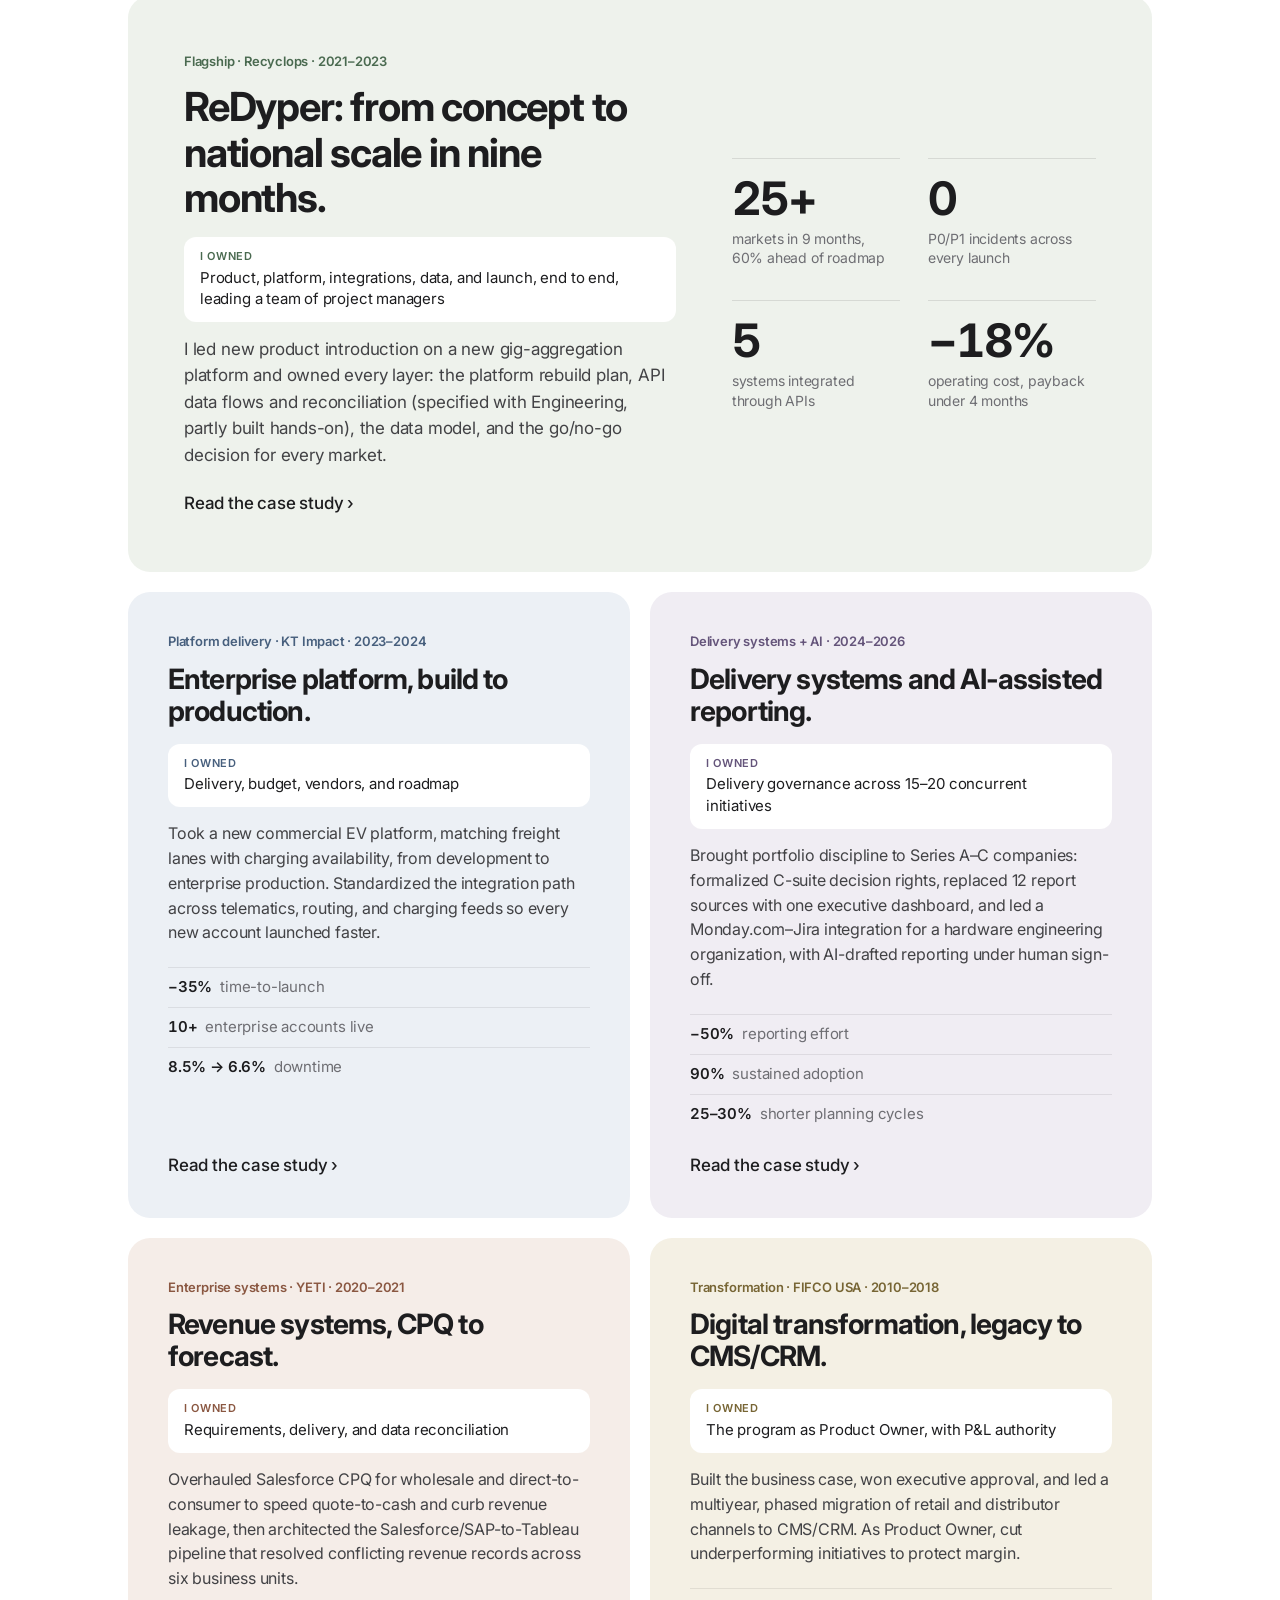
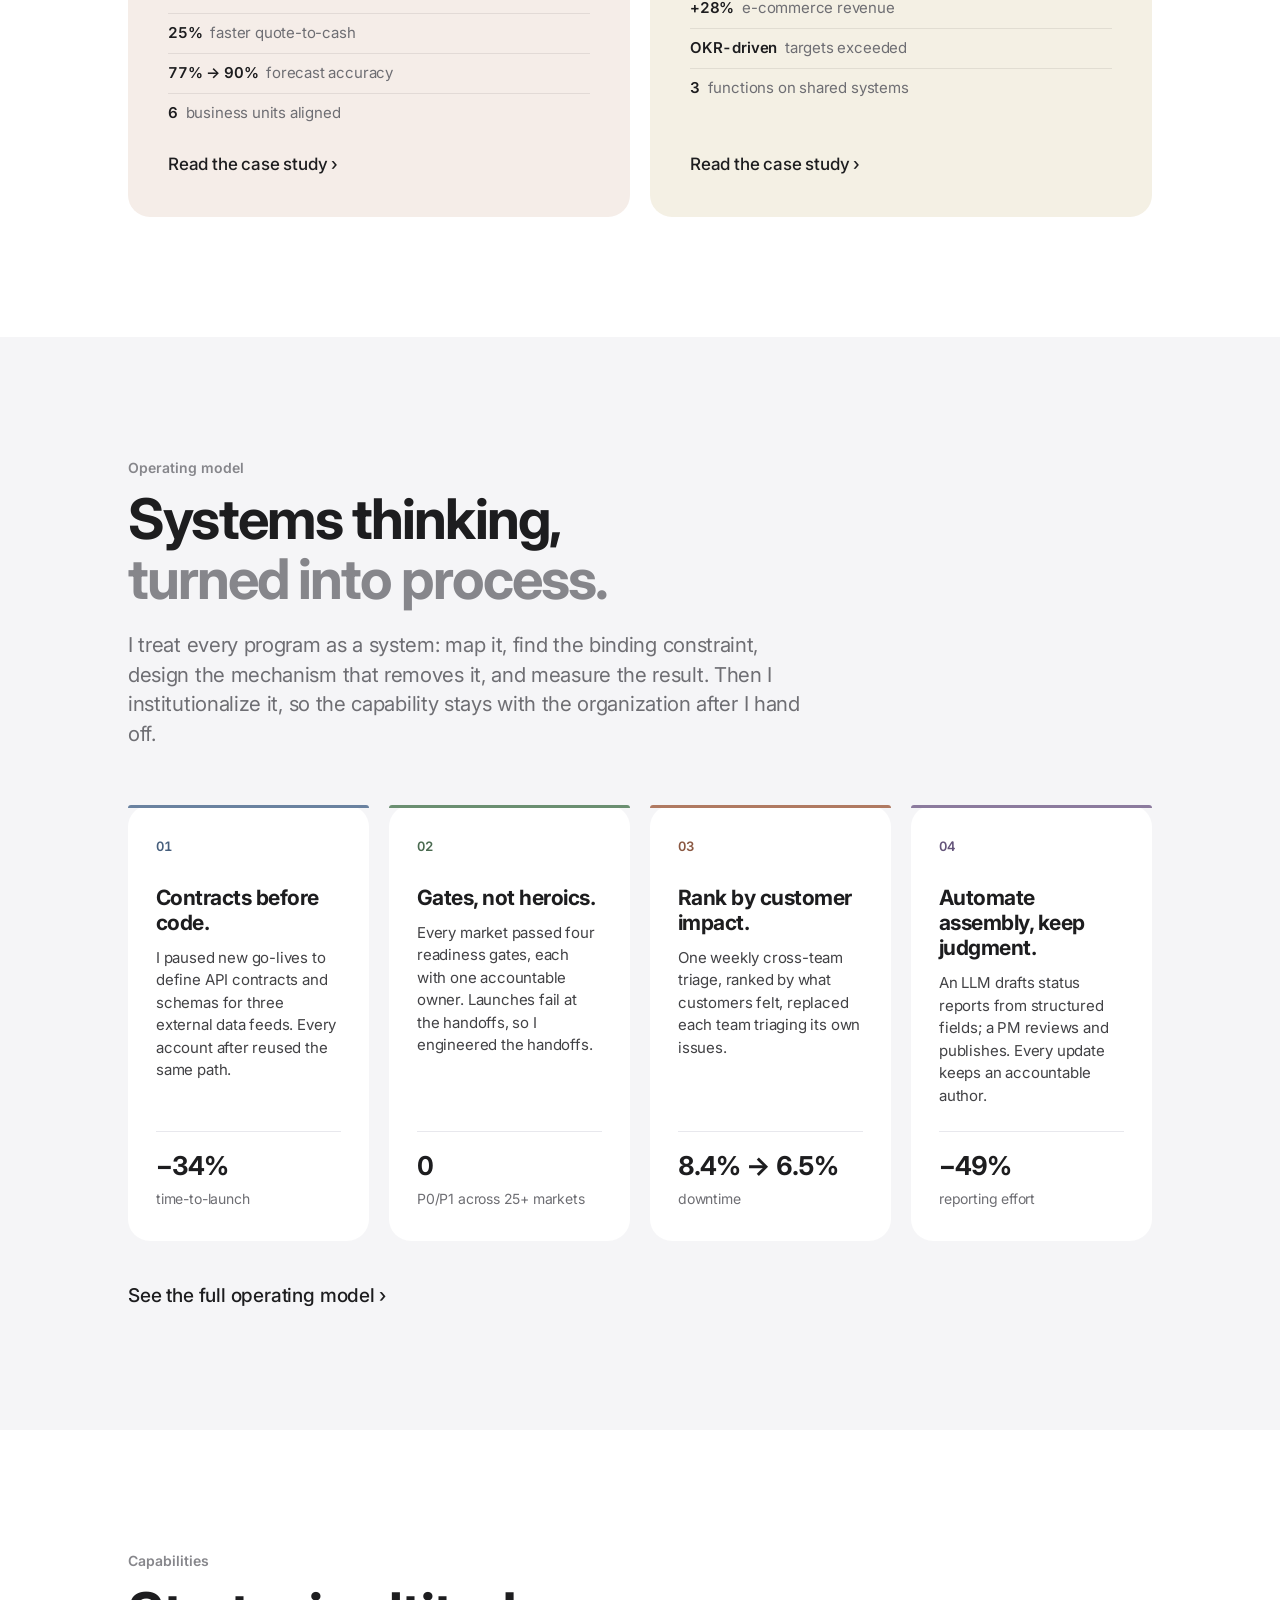
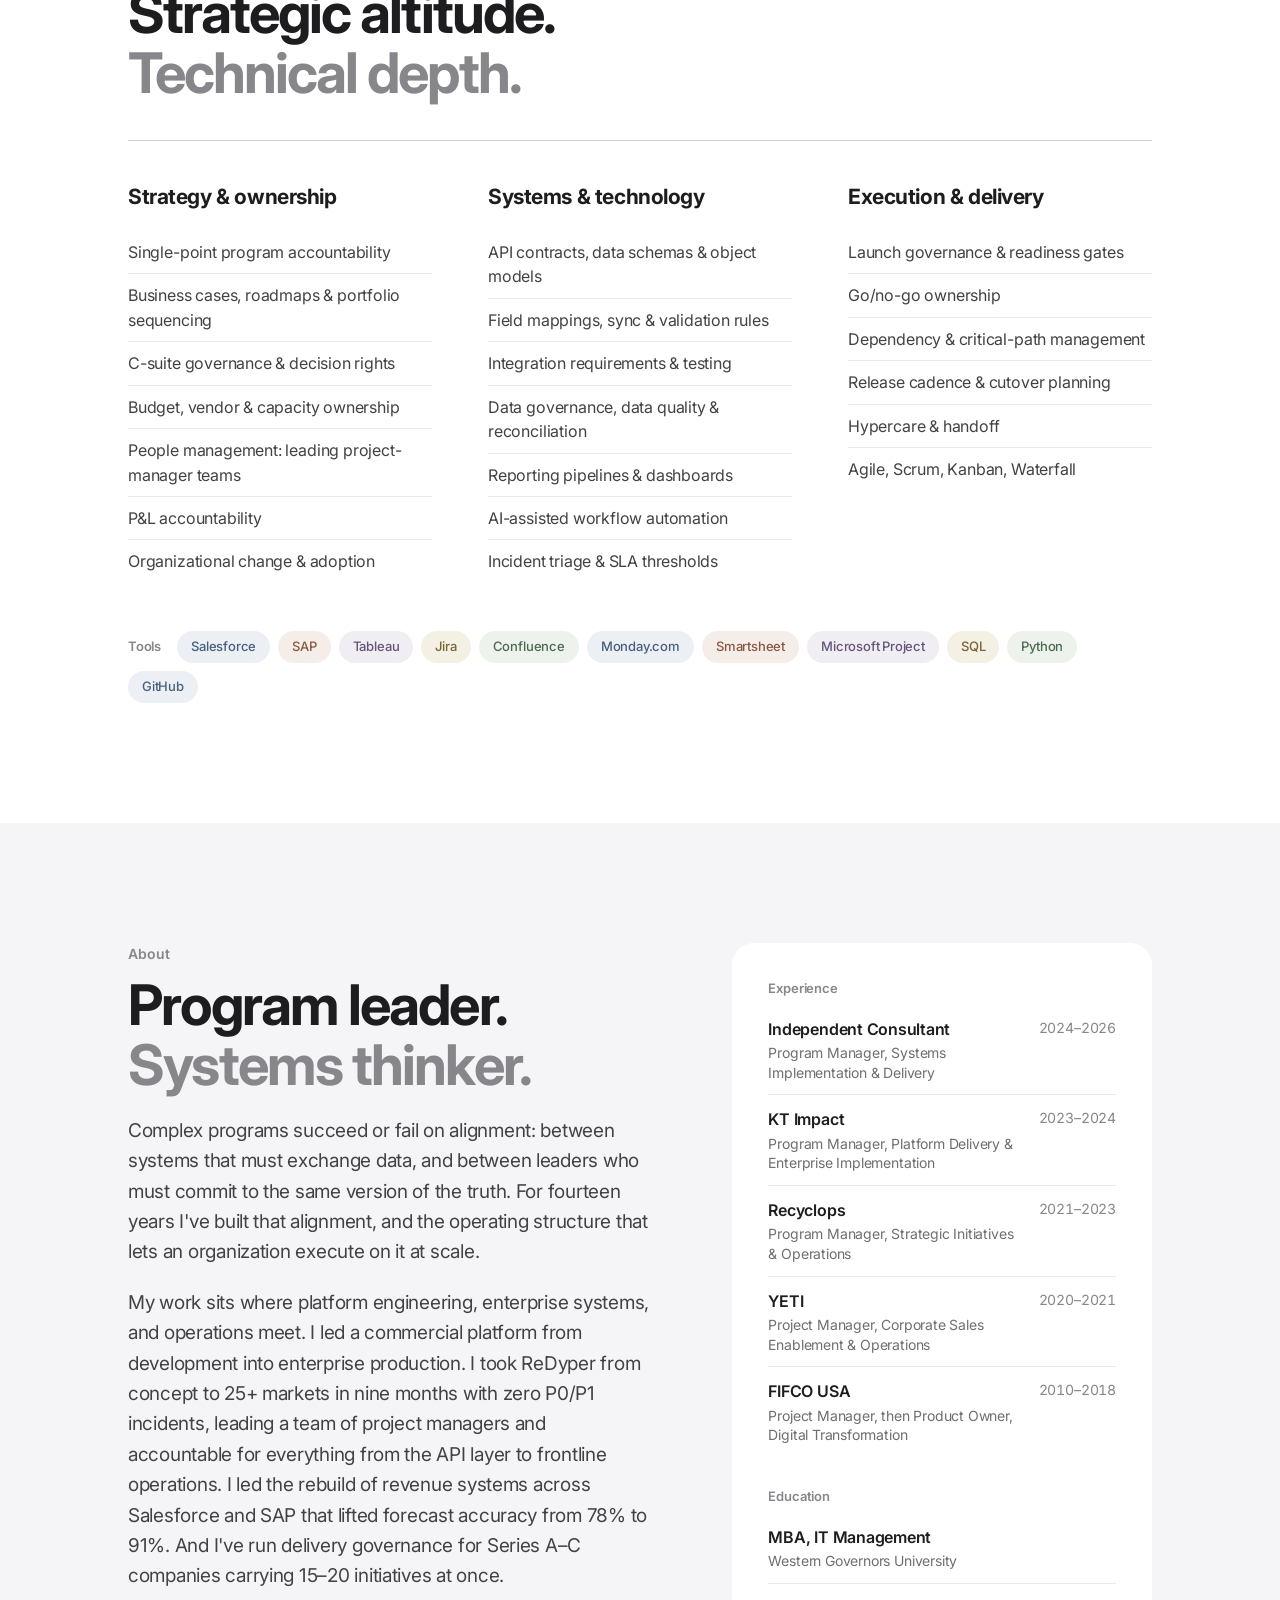
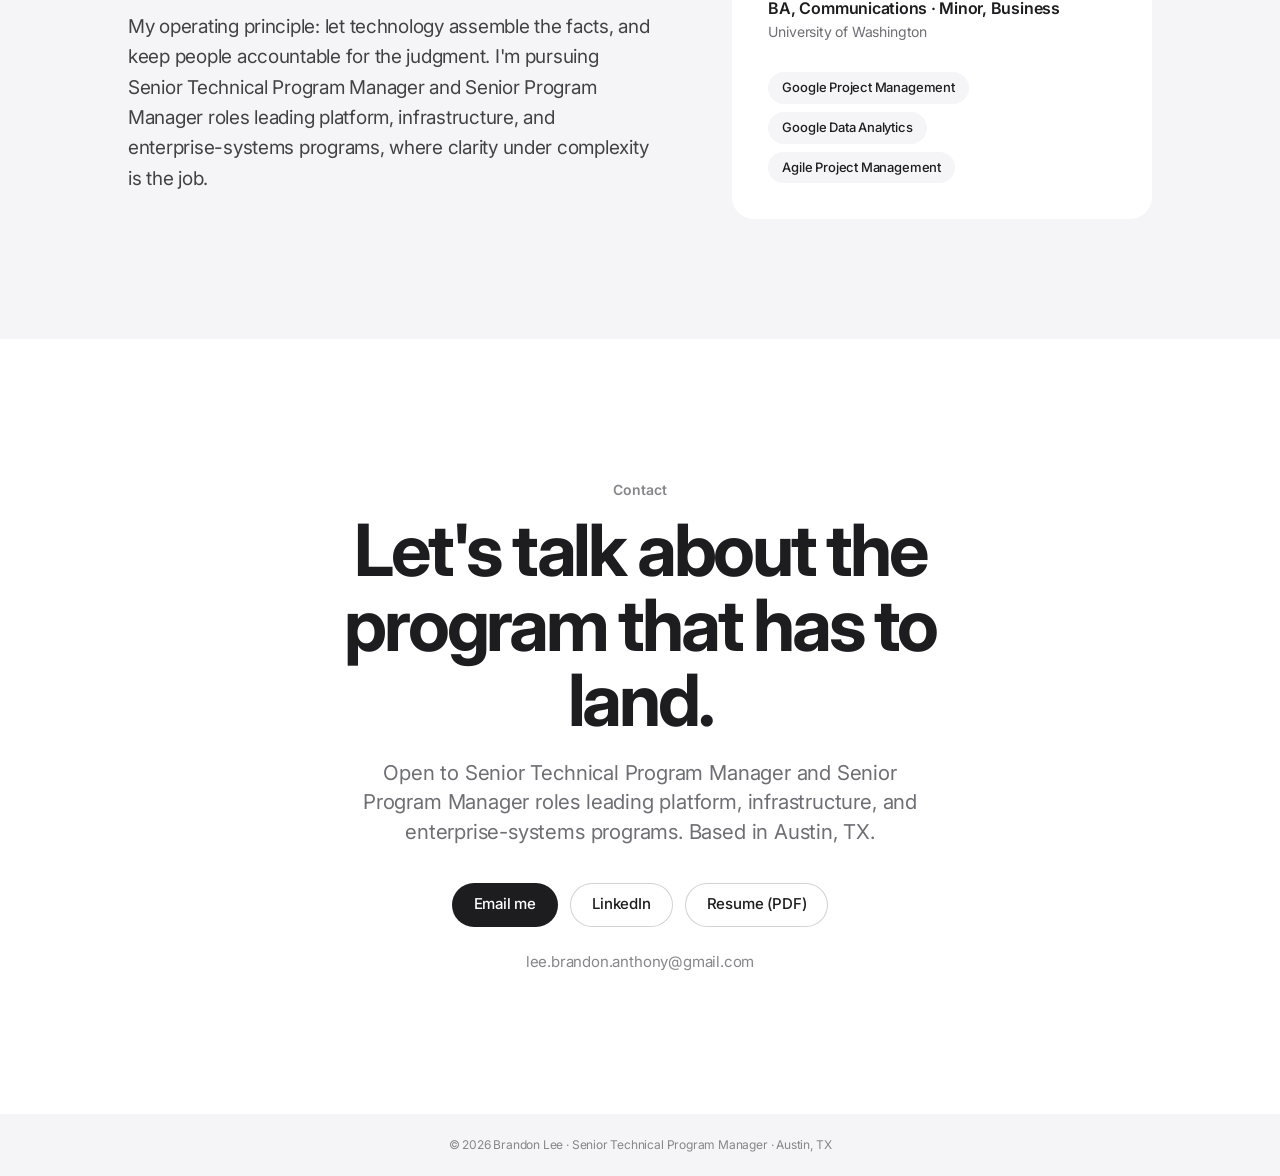
==== commit a50eae84: "Add subtle motion: staggered blur reveals, count-up metrics, cursor spotlight, profile tilt, progres" ====
--- a/index.html
+++ b/index.html
@@ -16,6 +16,8 @@
 <link rel="preconnect" href="https://fonts.gstatic.com" crossorigin/>
 <link href="https://fonts.googleapis.com/css2?family=Inter:wght@400;500;600;700&display=swap" rel="stylesheet"/>
 <link rel="stylesheet" href="assets/home.css"/>
+<link rel="stylesheet" href="assets/motion.css"/>
+<script>document.documentElement.classList.add("js")</script>
 </head>
 <body>
 
@@ -317,17 +319,6 @@
 
 <footer class="footer"><div class="wrap">© 2026 Brandon Lee · Senior Technical Program Manager · Austin, TX</div></footer>
 
-<script>
-(function(){
-  var els=document.querySelectorAll('.fu');
-  if(!('IntersectionObserver' in window)){els.forEach(function(el){el.classList.add('vis')});return;}
-  var io=new IntersectionObserver(function(en){en.forEach(function(e){if(e.isIntersecting){e.target.classList.add('vis');io.unobserve(e.target);}})},{threshold:0.06,rootMargin:'0px 0px -40px 0px'});
-  els.forEach(function(el){io.observe(el)});
-  setTimeout(function(){els.forEach(function(el){el.classList.add('vis')})},1500);
-  var nav=document.querySelector('.nav');
-  function onScroll(){nav.classList.toggle('scrolled',window.scrollY>8)}
-  window.addEventListener('scroll',onScroll,{passive:true});onScroll();
-})();
-</script>
+<script src="assets/motion.js" defer></script>
 </body>
 </html>
--- a/assets/motion.css
+++ b/assets/motion.css
@@ -0,0 +1,68 @@
+/* Brandon Lee · Portfolio — motion layer (loaded after page styles) */
+:root{--ease-out:cubic-bezier(.16,1,.3,1)}
+
+/* Reveal: fade, rise and un-blur, with per-item stagger (--d) */
+.js .fu,.js .fi{opacity:0;transform:translateY(28px);filter:blur(6px);
+  transition:opacity 1s var(--ease-out),transform 1.1s var(--ease-out),filter 1s var(--ease-out);
+  transition-delay:var(--d,0ms)}
+.js .fu.vis,.js .fi.vis{opacity:1;transform:none;filter:none}
+/* once revealed, drop the delay so hover effects respond instantly */
+.js .fu.settled,.js .fi.settled{transition-delay:0ms;
+  transition:transform .45s var(--ease-out),box-shadow .45s var(--ease-out),background .45s,opacity .3s,filter .3s}
+.js .stag{opacity:0;transform:translateY(16px);transition:opacity .9s var(--ease-out),transform 1s var(--ease-out);transition-delay:calc(var(--d,0ms) + 120ms)}
+.js .stag.vis{opacity:1;transform:none}
+
+/* Headlines: second (muted) line follows the first */
+.js .h2.fu .muted,.js .page-title span{display:inline-block;opacity:0;transform:translateY(12px);transition:opacity .9s var(--ease-out) .22s,transform 1s var(--ease-out) .22s}
+.js .h2.fu.vis .muted{opacity:1;transform:none}
+.js .page-title span{animation:lineIn 1s var(--ease-out) .35s forwards}
+@keyframes lineIn{to{opacity:1;transform:none}}
+
+/* Hero name: letter-spacing settles in */
+.js .hero-title{transition:opacity 1s var(--ease-out),transform 1.1s var(--ease-out),filter 1s var(--ease-out),letter-spacing 1.4s var(--ease-out)}
+.js .hero-title:not(.vis){letter-spacing:-.02em}
+
+/* Pillar icons pop in after their card */
+.js .pillar .pillar-icon{transform:scale(.7);opacity:0;transition:transform .7s cubic-bezier(.34,1.56,.64,1) calc(var(--d,0ms) + 250ms),opacity .5s ease calc(var(--d,0ms) + 250ms)}
+.js .pillar.vis .pillar-icon{transform:none;opacity:1}
+.pillar:hover .pillar-icon svg{transform:rotate(-8deg) scale(1.08)}
+.pillar-icon svg{transition:transform .5s var(--ease-out)}
+
+/* Operating-model accent bar draws across */
+.principle{position:relative}
+.js .principle[class*="t-"]{box-shadow:none}
+.principle[class*="t-"]::after{content:'';position:absolute;left:0;right:0;top:0;height:3px;border-radius:22px 22px 0 0;background:var(--acc);transform:scaleX(0);transform-origin:left;transition:transform 1.1s var(--ease-out) calc(var(--d,0ms) + 300ms)}
+.principle.vis::after{transform:scaleX(1)}
+.js .principle[class*="t-"]:hover{box-shadow:var(--shadow-hover)}
+
+/* Cursor spotlight */
+.spot{position:relative;isolation:isolate}
+.spot::before{content:'';position:absolute;inset:0;border-radius:inherit;pointer-events:none;z-index:-1;opacity:0;
+  background:radial-gradient(380px circle at var(--mx,50%) var(--my,0%),var(--acc-tint,#eef0f3),transparent 60%);transition:opacity .4s}
+.spot:hover::before{opacity:1}
+.card.spot::before{background:radial-gradient(420px circle at var(--mx,50%) var(--my,0%),var(--acc-tint,#f5f5f7),transparent 62%)}
+
+/* Profile card tilt */
+.profile{transform-style:preserve-3d;will-change:transform}
+.profile.settled{transition:transform .5s var(--ease-out),box-shadow .5s var(--ease-out)}
+.profile.settled:hover{box-shadow:0 24px 60px rgba(0,0,0,.08)}
+.profile-photo{transition:transform .6s var(--ease-out)}
+.profile:hover .profile-photo{transform:scale(1.04)}
+
+/* Buttons: soft press + arrow nudge */
+.btn{transition:background .2s,color .2s,box-shadow .2s,transform .35s var(--ease-out)}
+.btn:hover{transform:translateY(-1px)}
+.btn:active{transform:scale(.97)}
+
+/* Reading progress line */
+.progress{position:fixed;top:0;left:0;right:0;height:2px;background:var(--ink,#1d1d1f);opacity:.55;transform:scaleX(0);transform-origin:left;z-index:400;pointer-events:none}
+
+/* Numbers don't jitter while counting */
+.stat-num,.card-feature-stats b,.principle-stat b,.results li b,.hm-num{font-variant-numeric:tabular-nums}
+
+/* Reduced motion: everything static and visible */
+@media (prefers-reduced-motion:reduce){
+  .js .fu,.js .fi,.js .stag,.js .h2.fu .muted,.js .page-title span,.js .pillar .pillar-icon{opacity:1!important;transform:none!important;filter:none!important;transition:none!important;animation:none!important}
+  .principle[class*="t-"]::after{transform:none;transition:none}
+  .progress{display:none}
+}
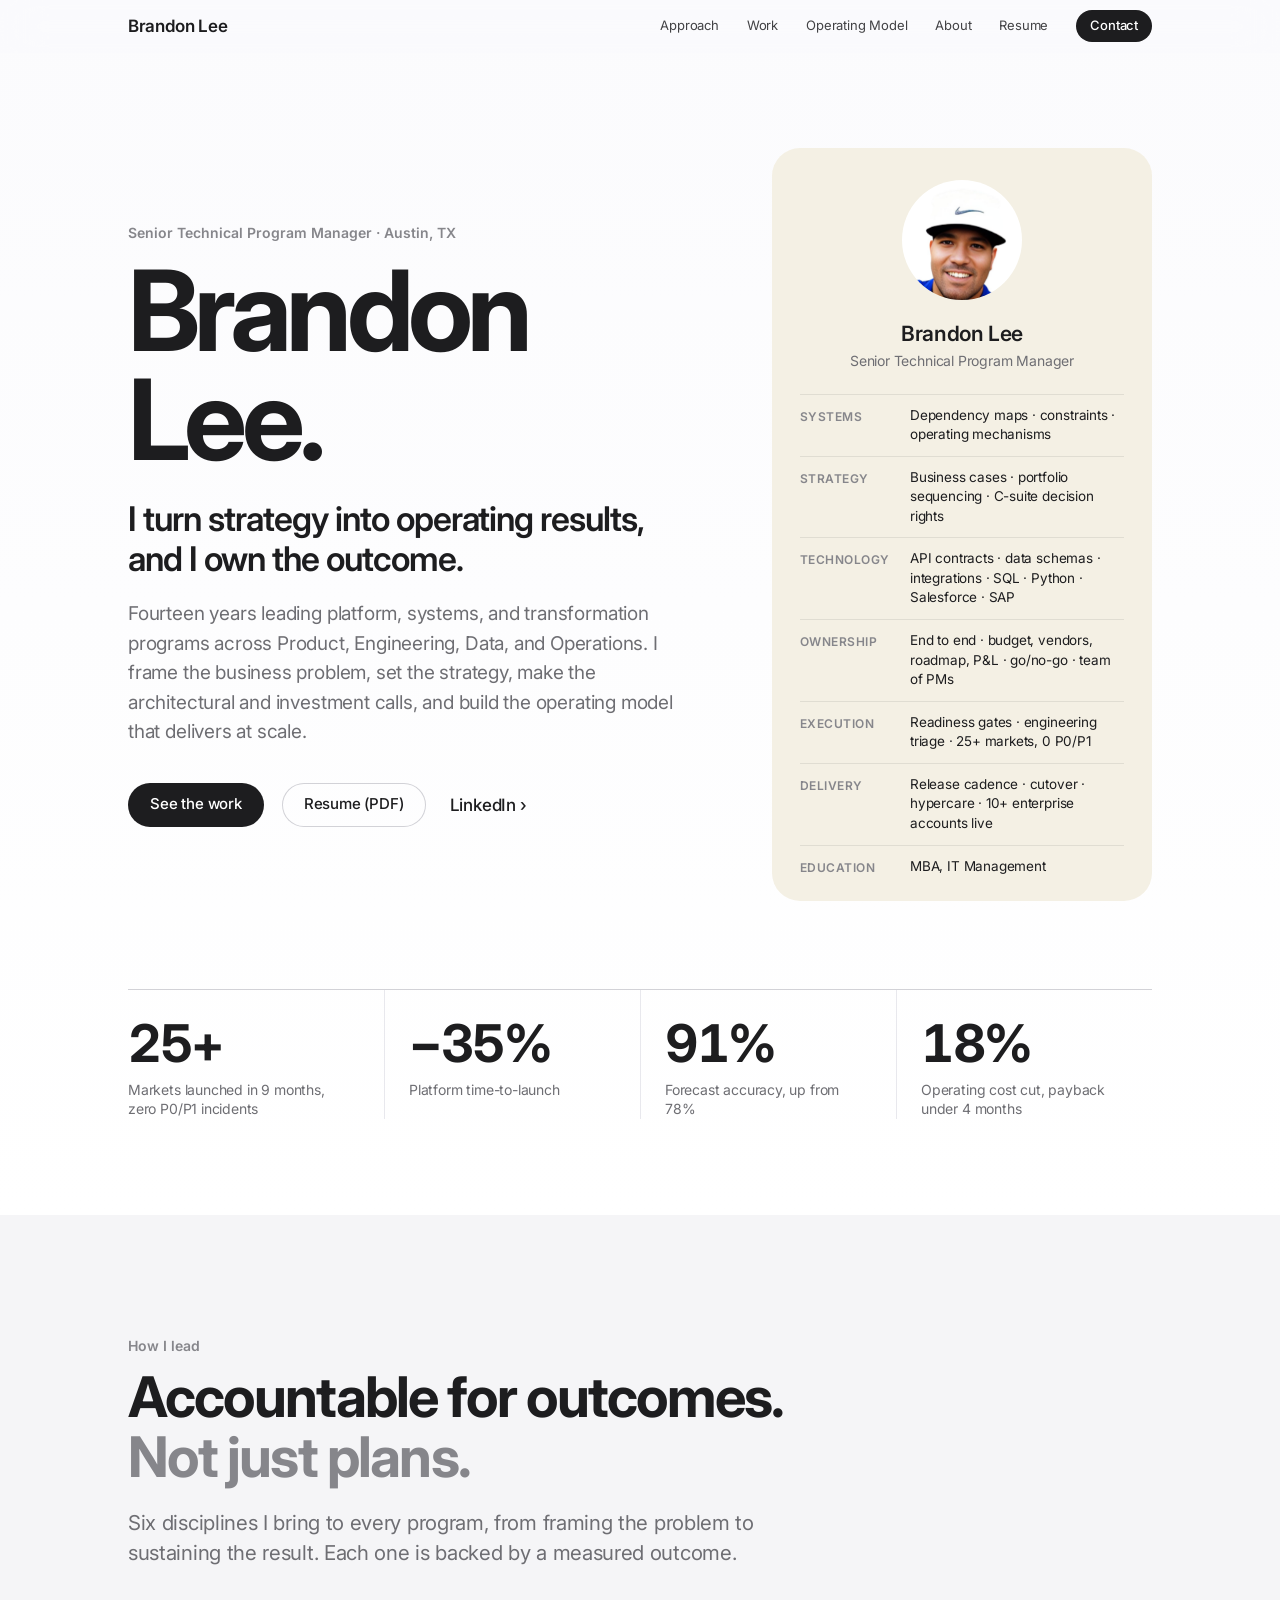
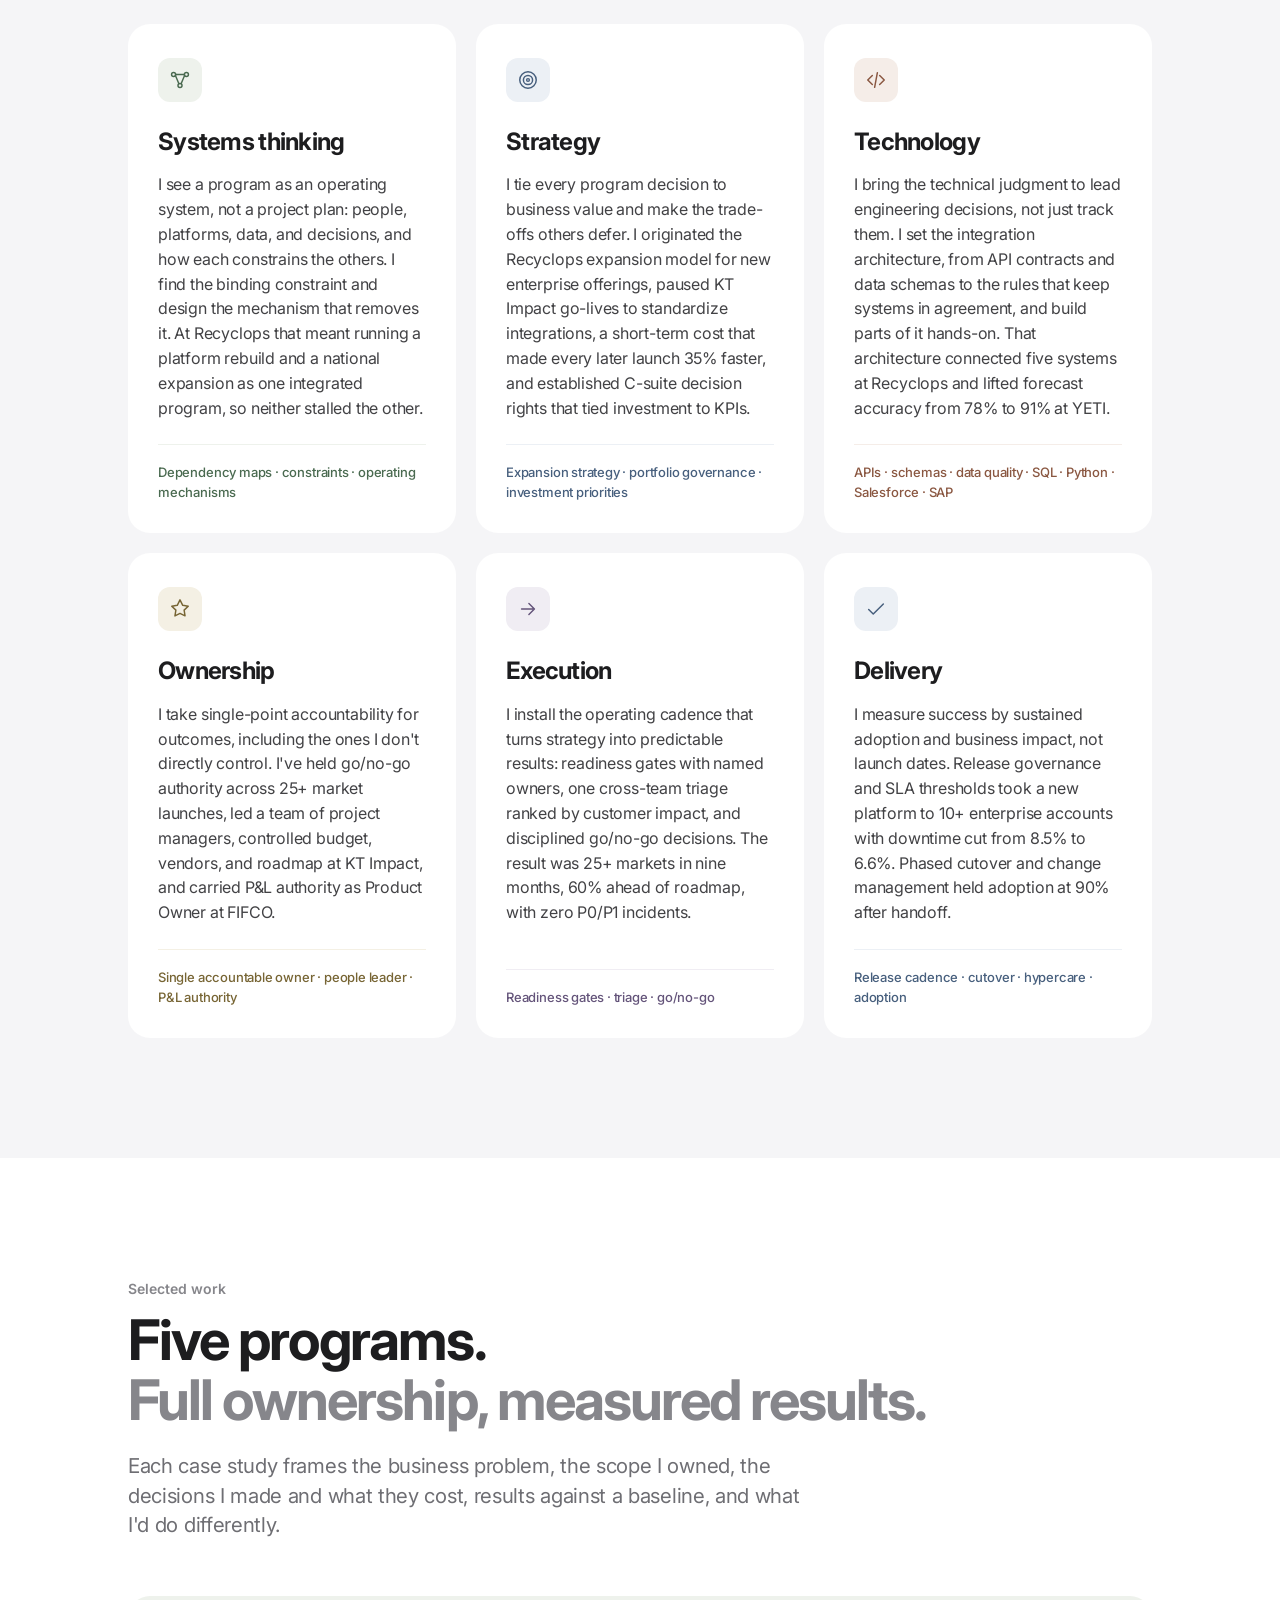
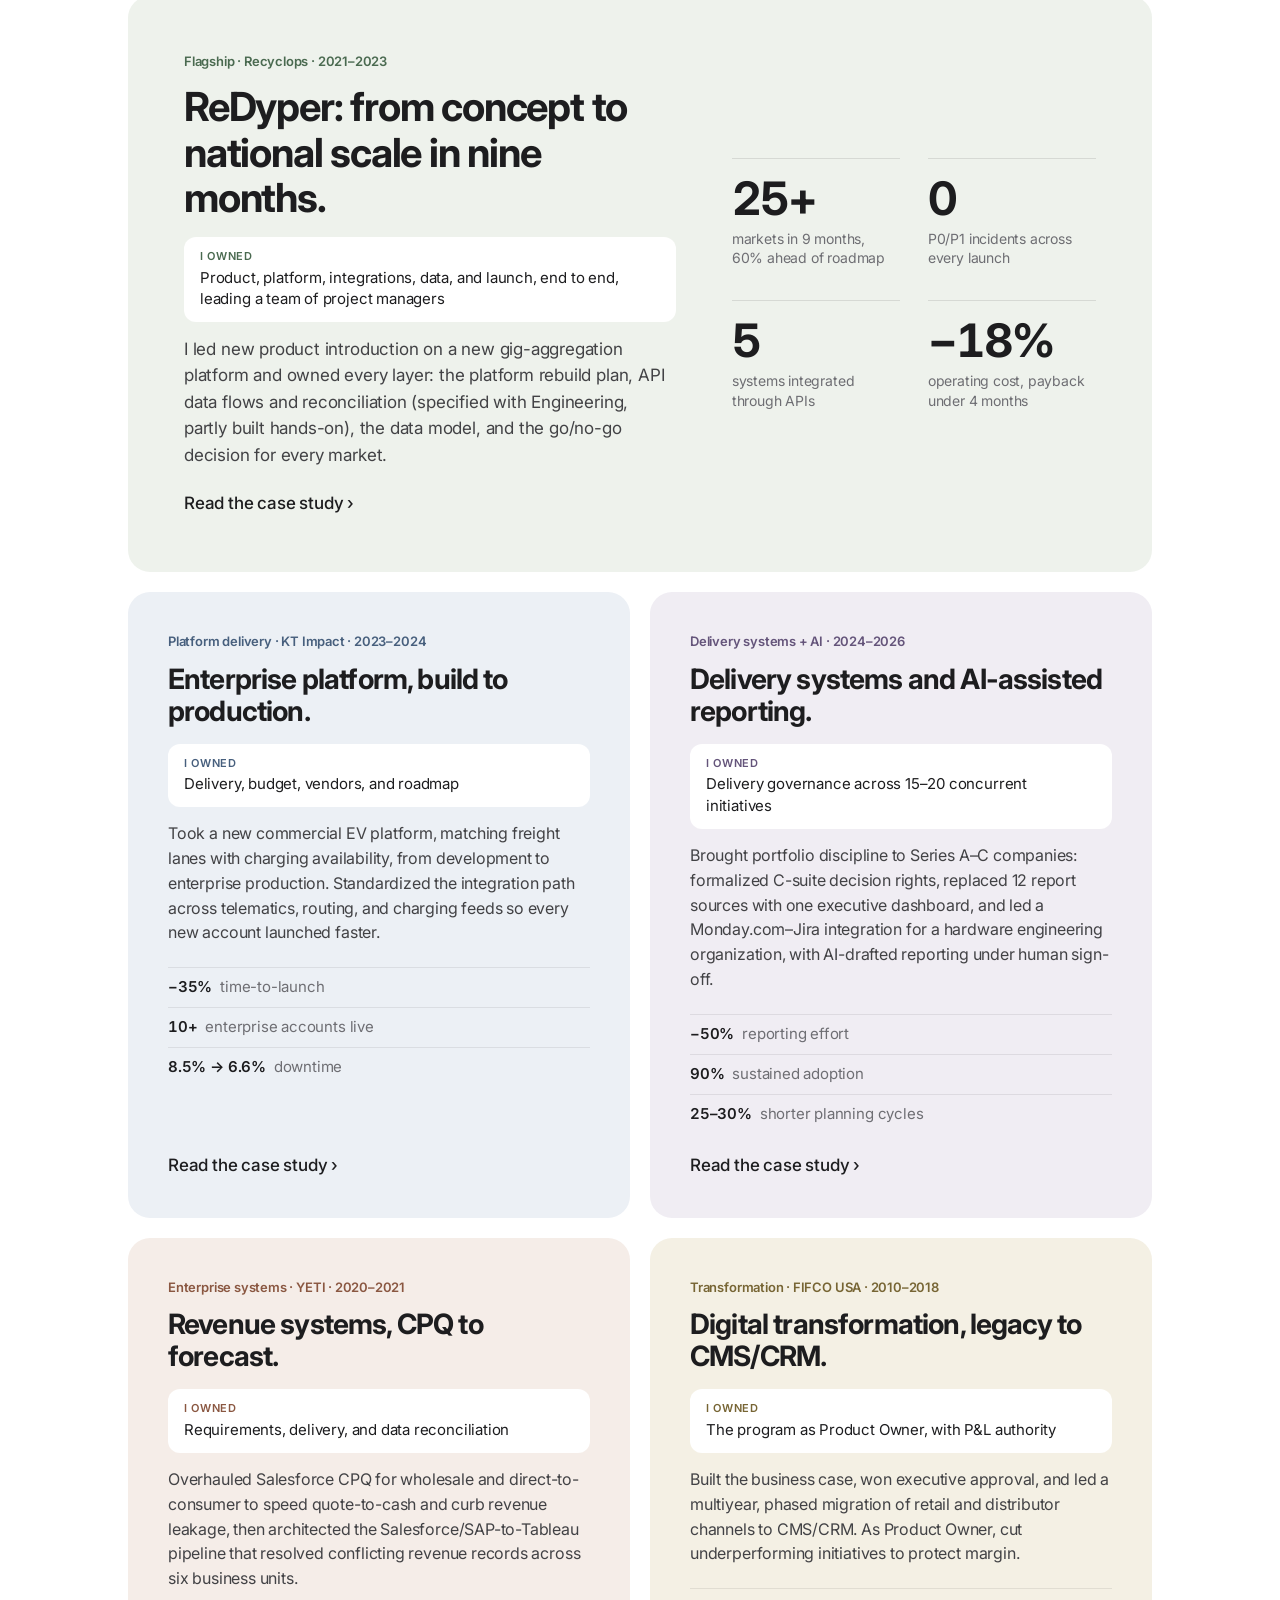
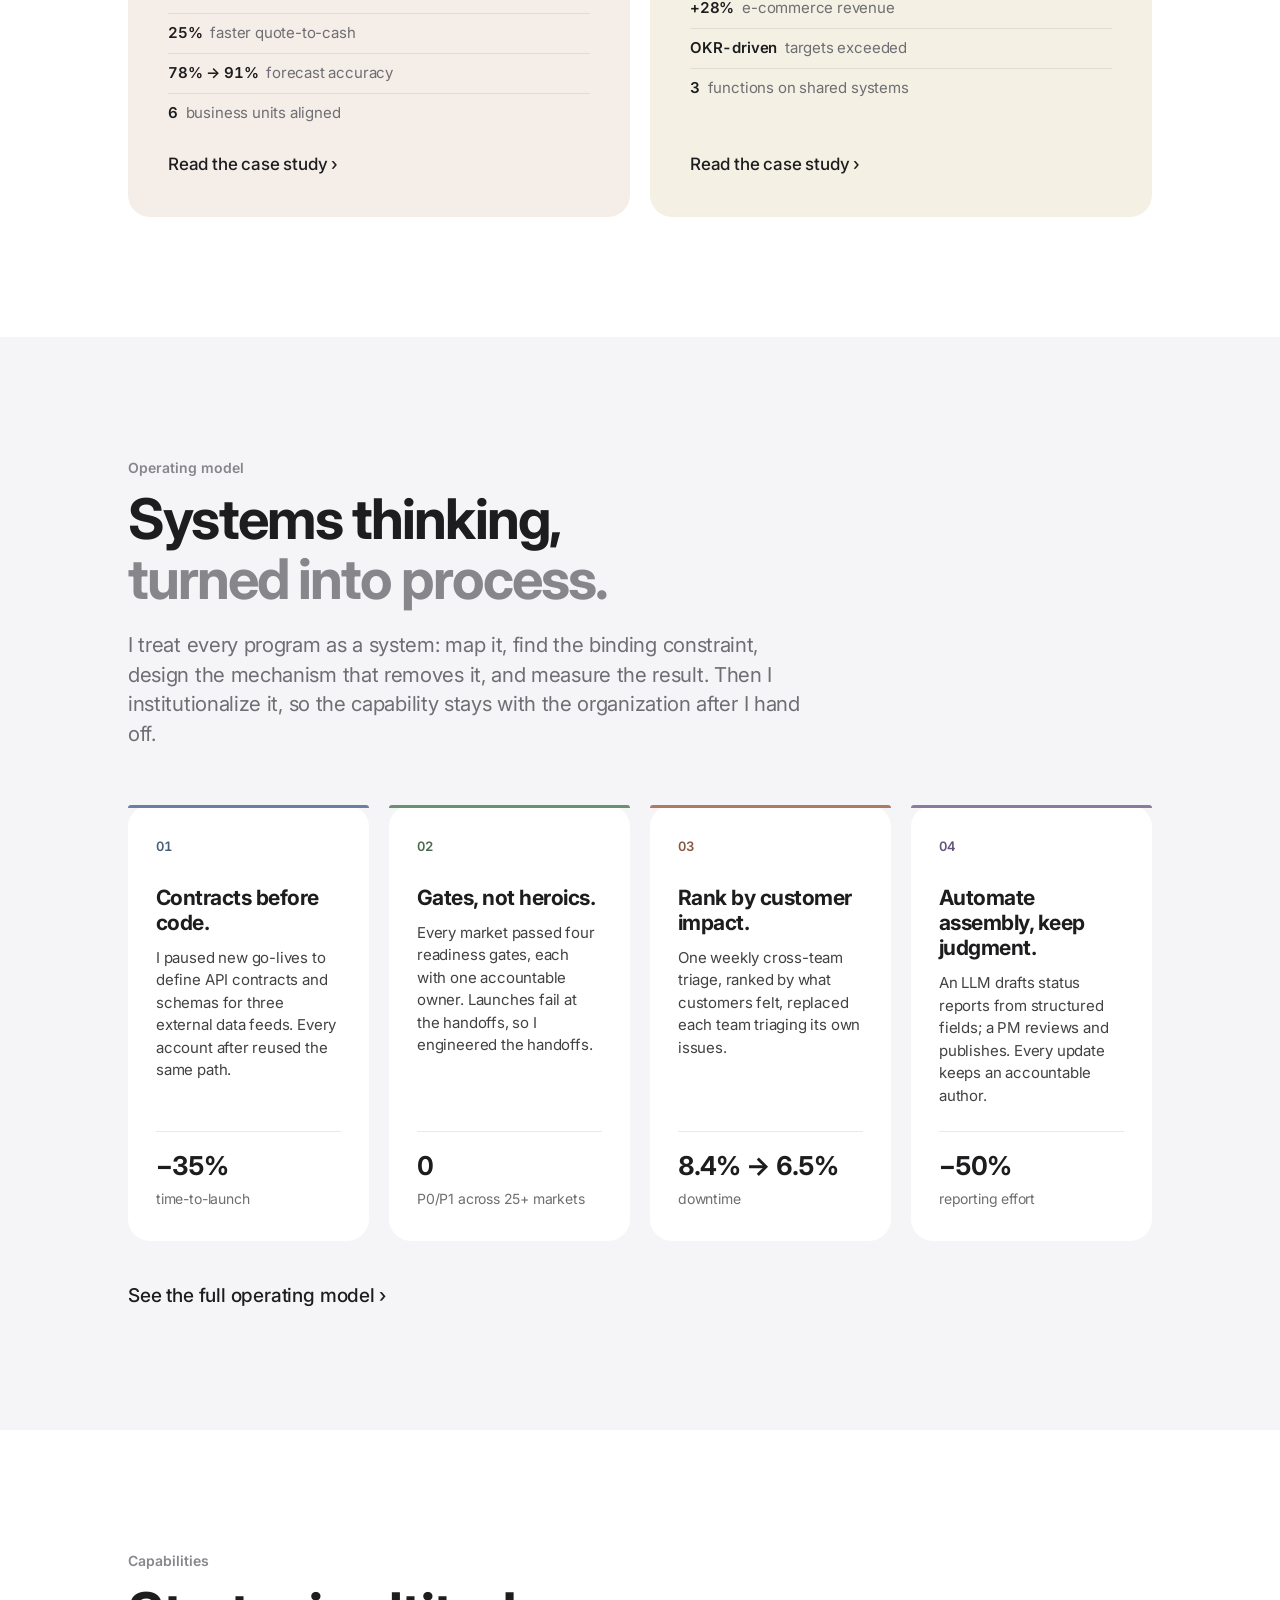
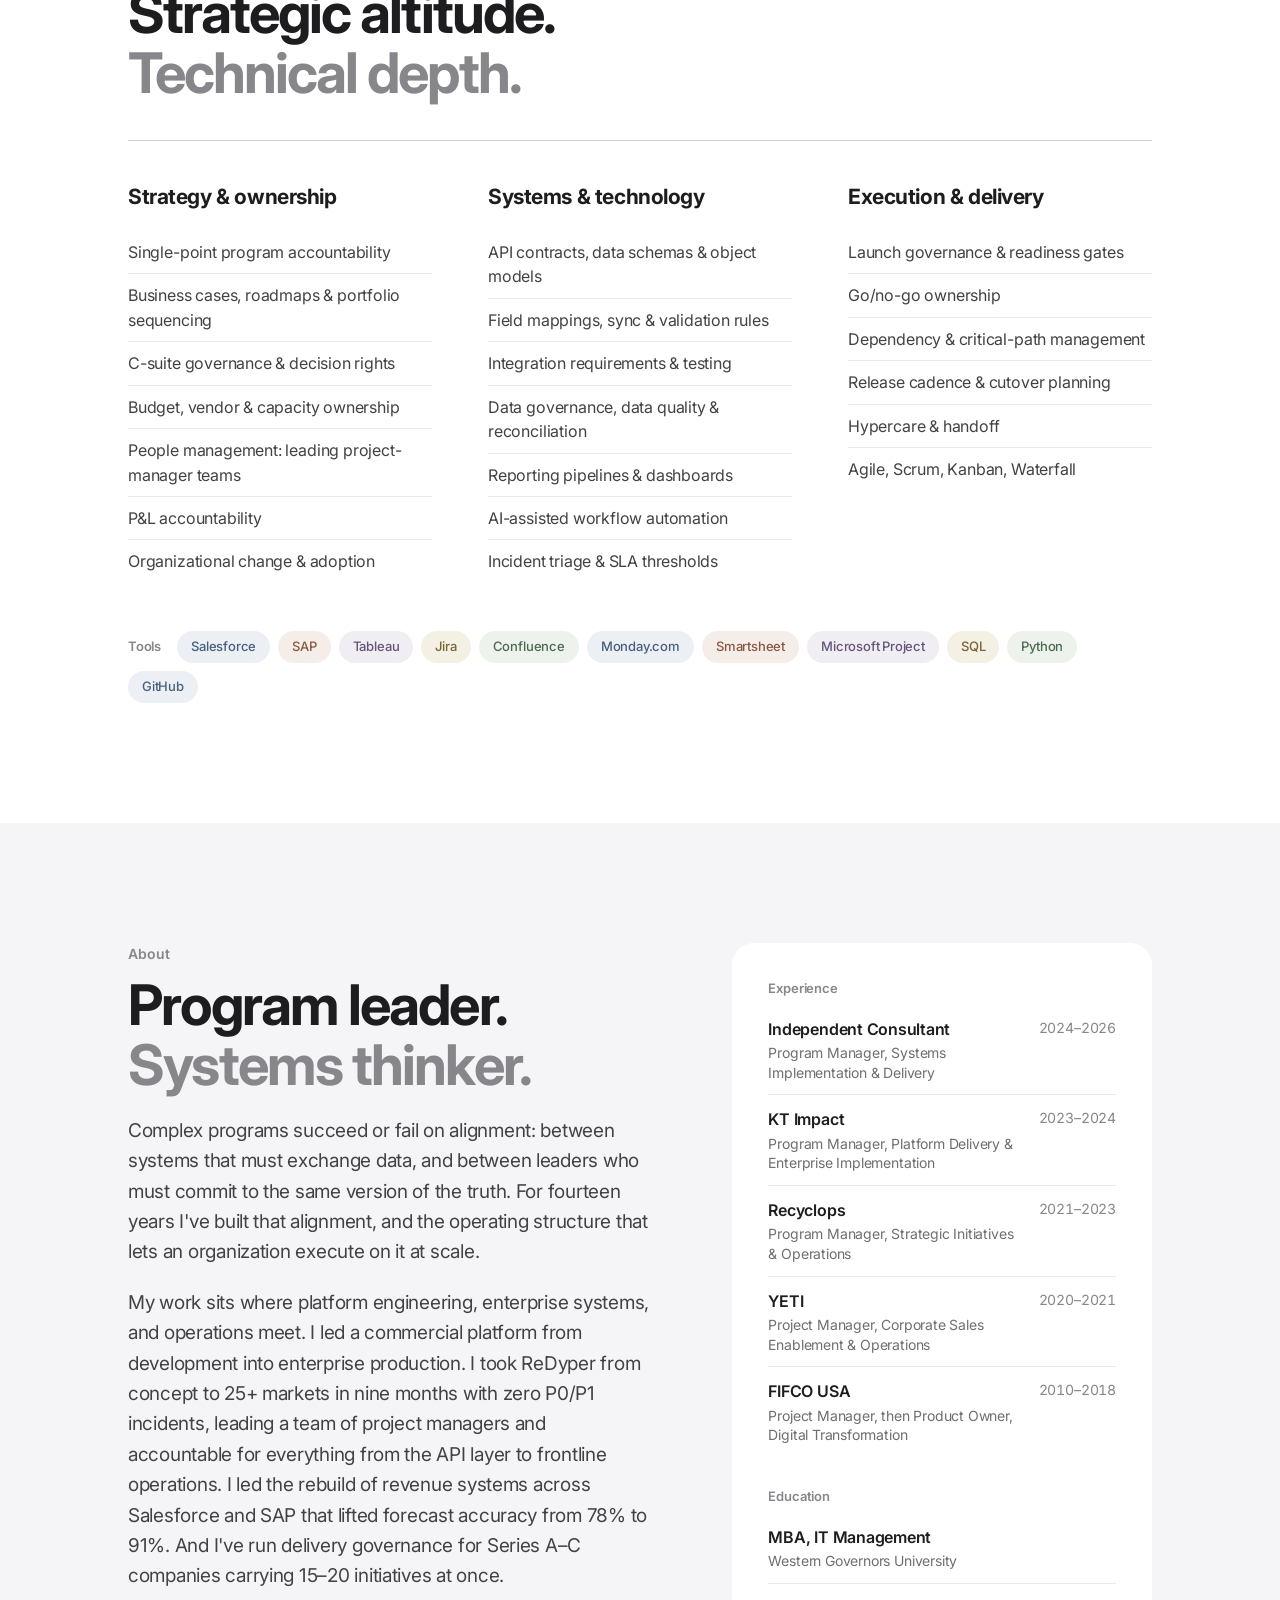
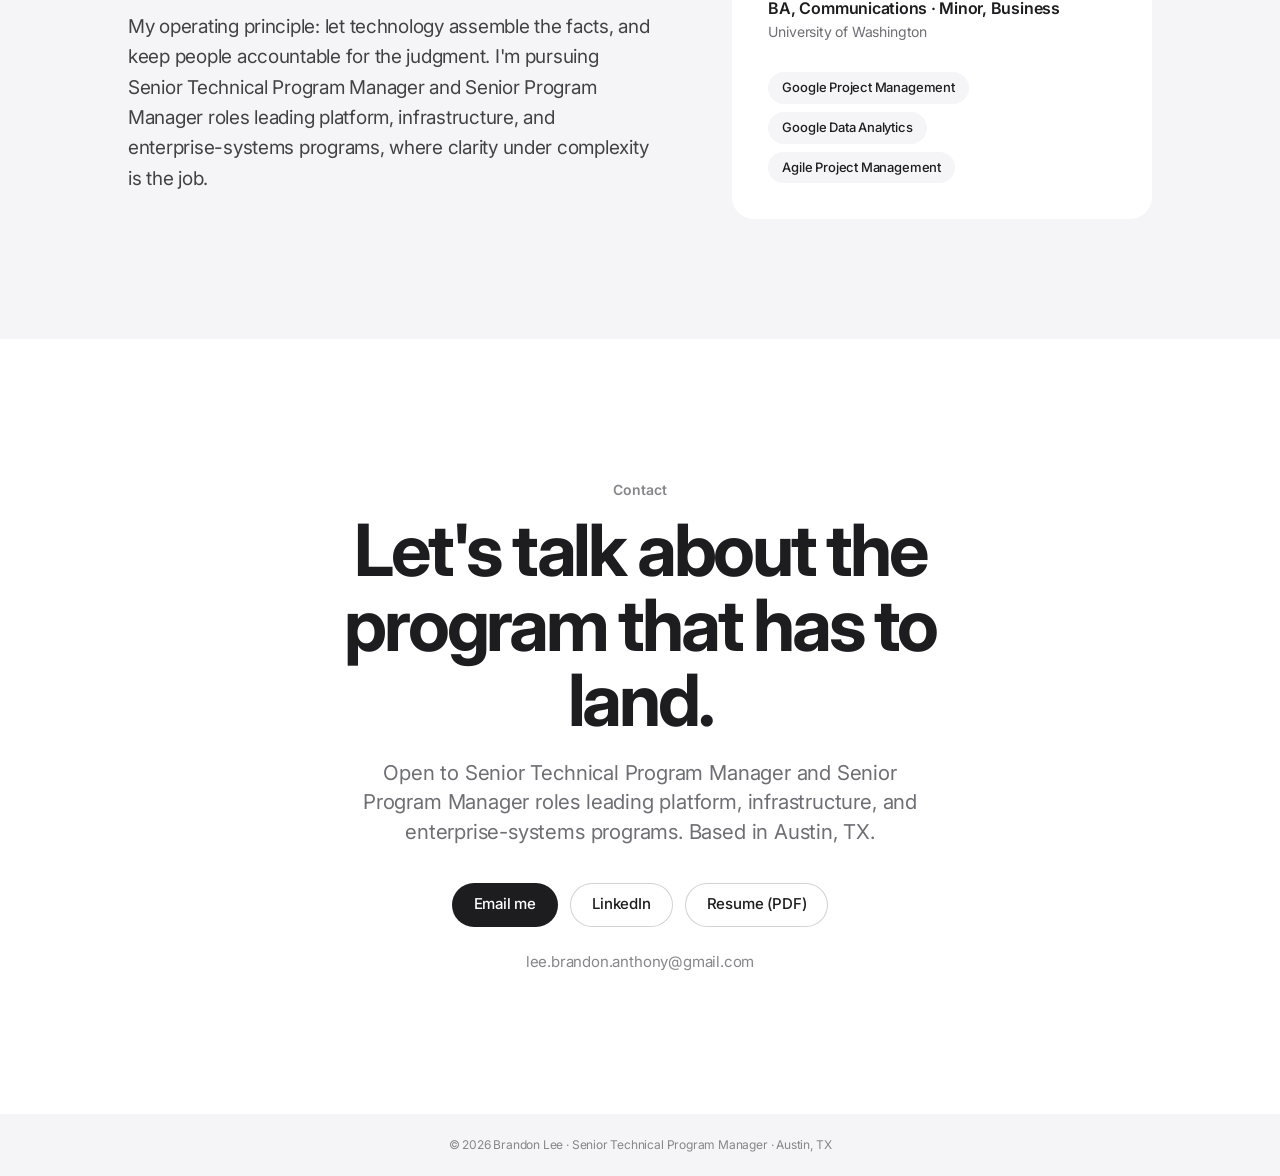
==== commit e61bcab6: "Diagrams: visible data pulses, marching feedback loops, signal sweep; fix label overlap; cache-bust " ====
--- a/index.html
+++ b/index.html
@@ -15,8 +15,8 @@
 <link rel="preconnect" href="https://fonts.googleapis.com"/>
 <link rel="preconnect" href="https://fonts.gstatic.com" crossorigin/>
 <link href="https://fonts.googleapis.com/css2?family=Inter:wght@400;500;600;700&display=swap" rel="stylesheet"/>
-<link rel="stylesheet" href="assets/home.css"/>
-<link rel="stylesheet" href="assets/motion.css"/>
+<link rel="stylesheet" href="assets/home.css?v=3"/>
+<link rel="stylesheet" href="assets/motion.css?v=3"/>
 <script>document.documentElement.classList.add("js")</script>
 </head>
 <body>
@@ -319,6 +319,6 @@
 
 <footer class="footer"><div class="wrap">© 2026 Brandon Lee · Senior Technical Program Manager · Austin, TX</div></footer>
 
-<script src="assets/motion.js" defer></script>
+<script src="assets/motion.js?v=3" defer></script>
 </body>
 </html>
--- a/assets/motion.css
+++ b/assets/motion.css
@@ -66,3 +66,35 @@
   .principle[class*="t-"]::after{transform:none;transition:none}
   .progress{display:none}
 }
+
+/* ── Diagram motion ── */
+.dg .dg-node{opacity:0;transform:translateY(10px) scale(.98);transform-box:fill-box;transform-origin:center;
+  transition:opacity .7s var(--ease-out),transform .8s var(--ease-out)}
+.dg .dg-node.in{opacity:1;transform:none}
+.dg .dg-label{opacity:0;transition:opacity .6s ease .35s}
+.dg .dg-label.in{opacity:1}
+.dg .dg-node.in{cursor:default}
+.dg .dg-node rect{transition:stroke-opacity .3s,filter .3s}
+.dg .dg-node.in:hover{transform:translateY(-2px);transition:transform .35s var(--ease-out)}
+.dg .dg-node.in:hover rect{stroke-opacity:1;filter:drop-shadow(0 6px 14px rgba(0,0,0,.08))}
+/* data pulses travelling along each connector */
+.dg-flow{stroke:var(--acc-ink,#424245)!important;stroke-opacity:.75;stroke-width:3.2!important;stroke-linecap:round;
+  stroke-dasharray:7 64;animation:dgFlow 2.2s linear infinite;pointer-events:none}
+/* dashed feedback loops march in their direction of travel */
+.dg-march{animation:dgMarch 1.1s linear infinite}
+@keyframes dgMarch{from{stroke-dashoffset:16}to{stroke-dashoffset:0}}
+/* signal sweep: each box glows briefly, in flow order */
+.dg .dg-node rect{transition:stroke-opacity .5s ease,filter .6s ease,stroke-width .5s ease}
+.dg .dg-node.ping rect:last-of-type{stroke-opacity:1;stroke-width:1.8;filter:drop-shadow(0 0 7px var(--acc-tint,#e8e8ed)) drop-shadow(0 4px 10px rgba(0,0,0,.06))}
+@keyframes dgFlow{from{stroke-dashoffset:71}to{stroke-dashoffset:0}}
+
+/* ── Table rows ── */
+.tr-in{opacity:0;transform:translateY(6px);transition:opacity .6s var(--ease-out),transform .7s var(--ease-out)}
+.rows-in .tr-in{opacity:1;transform:none}
+
+@media (prefers-reduced-motion:reduce){
+  .dg .dg-node,.dg .dg-label,.tr-in{opacity:1!important;transform:none!important;transition:none!important}
+  .dg-flow{display:none}
+  .dg-march{animation:none}
+  .dg .dg-node.ping rect{filter:none}
+}
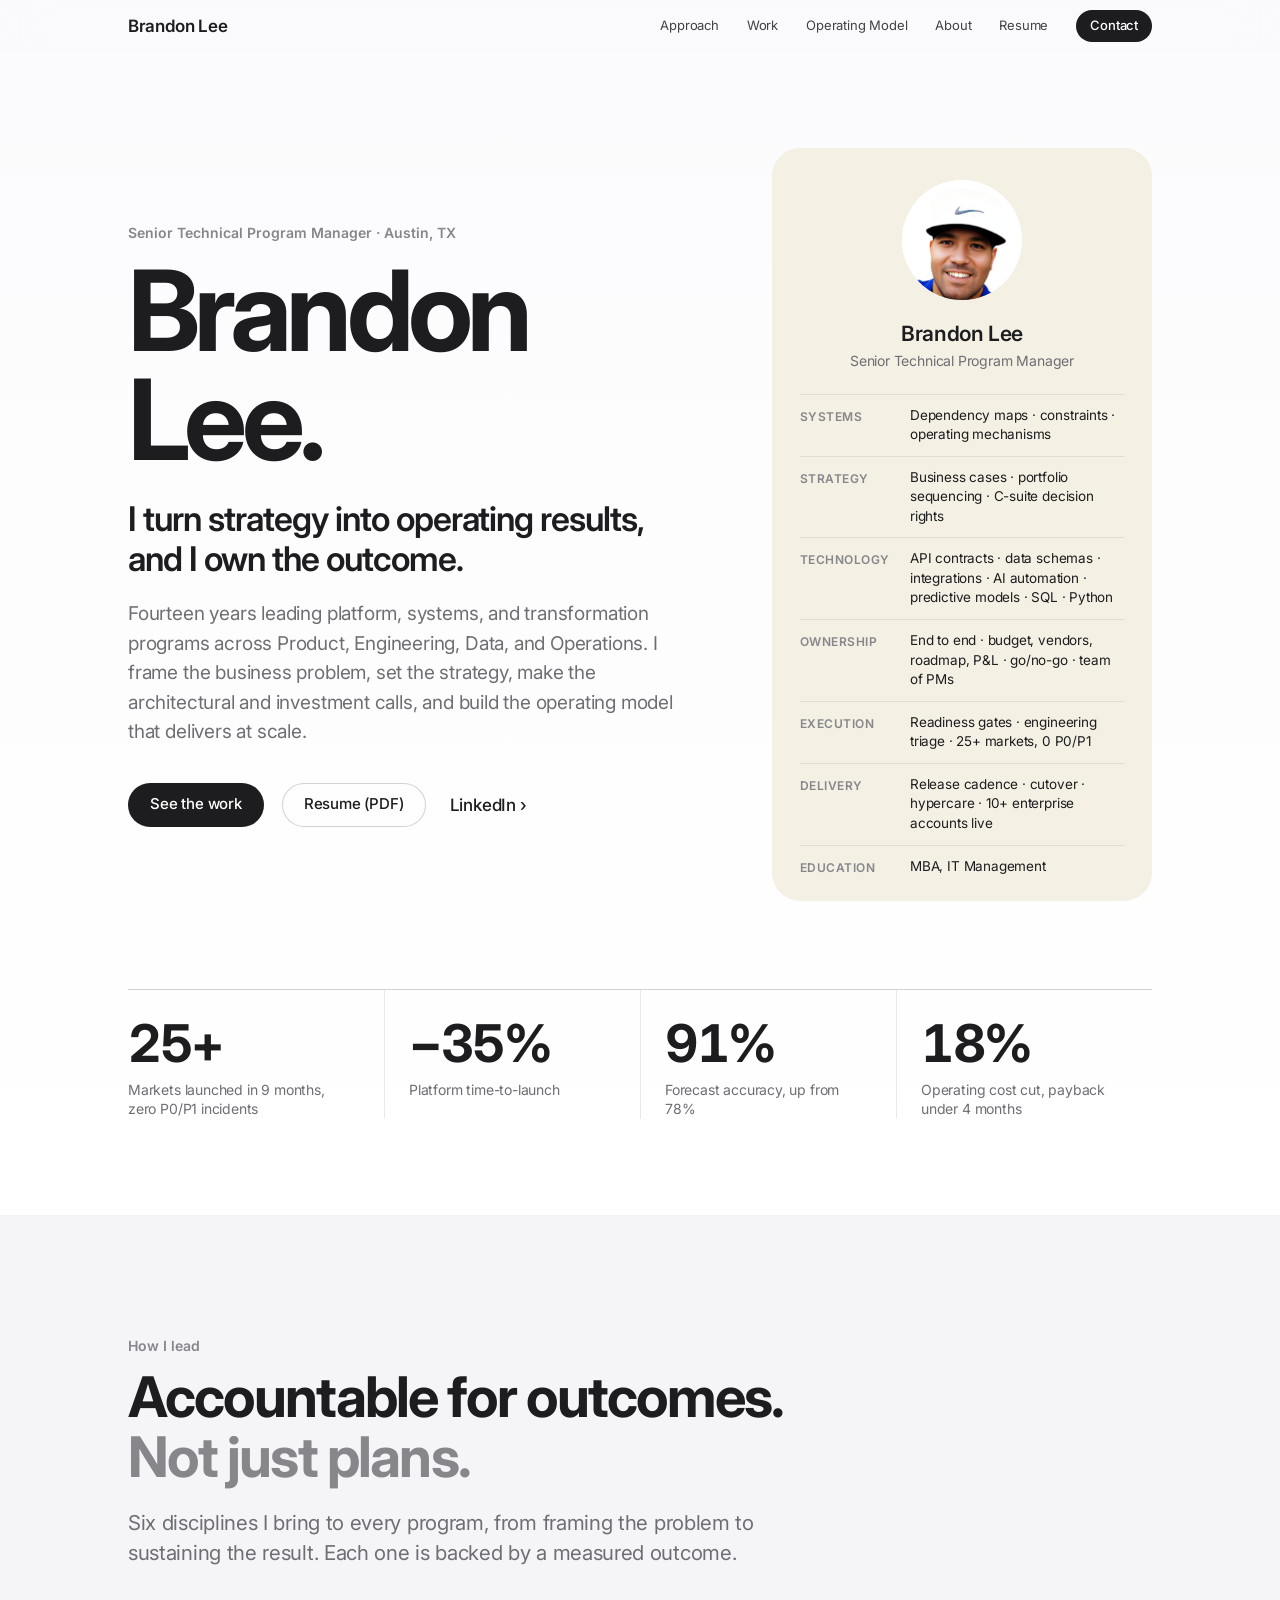
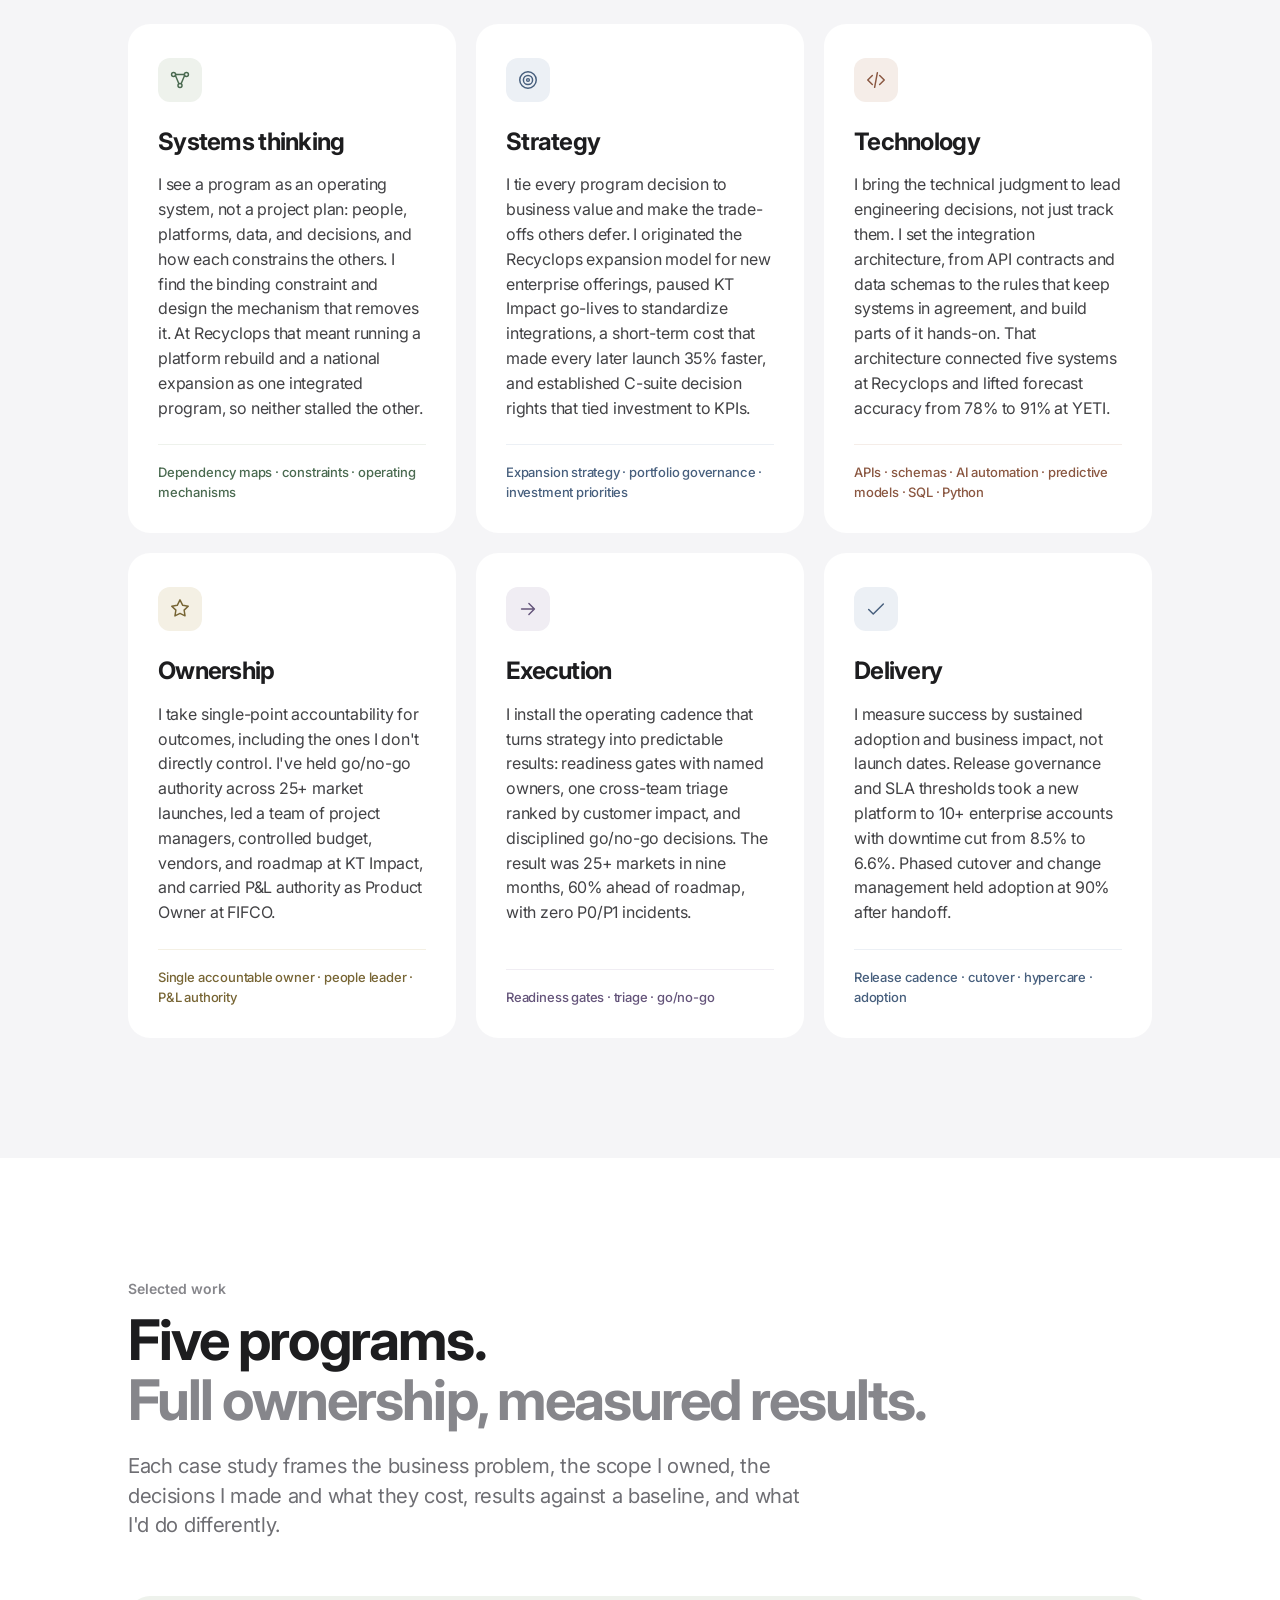
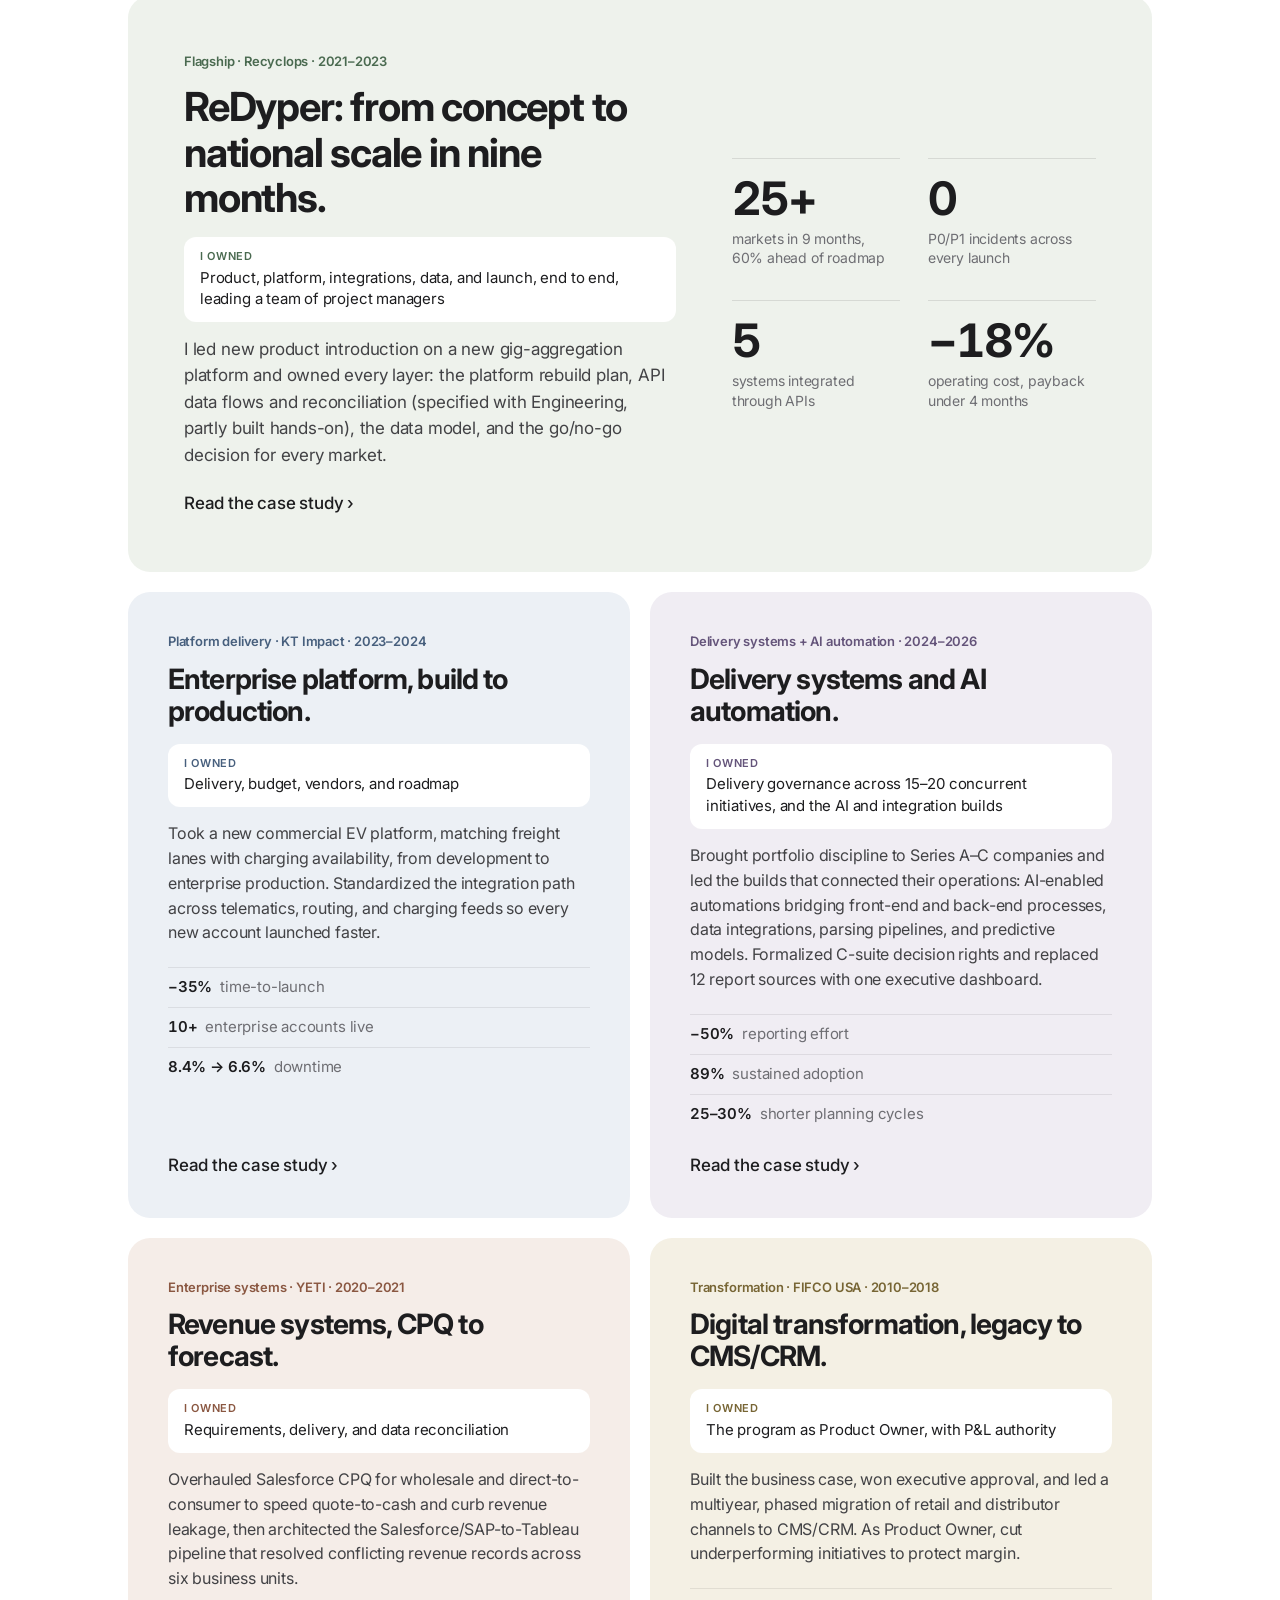
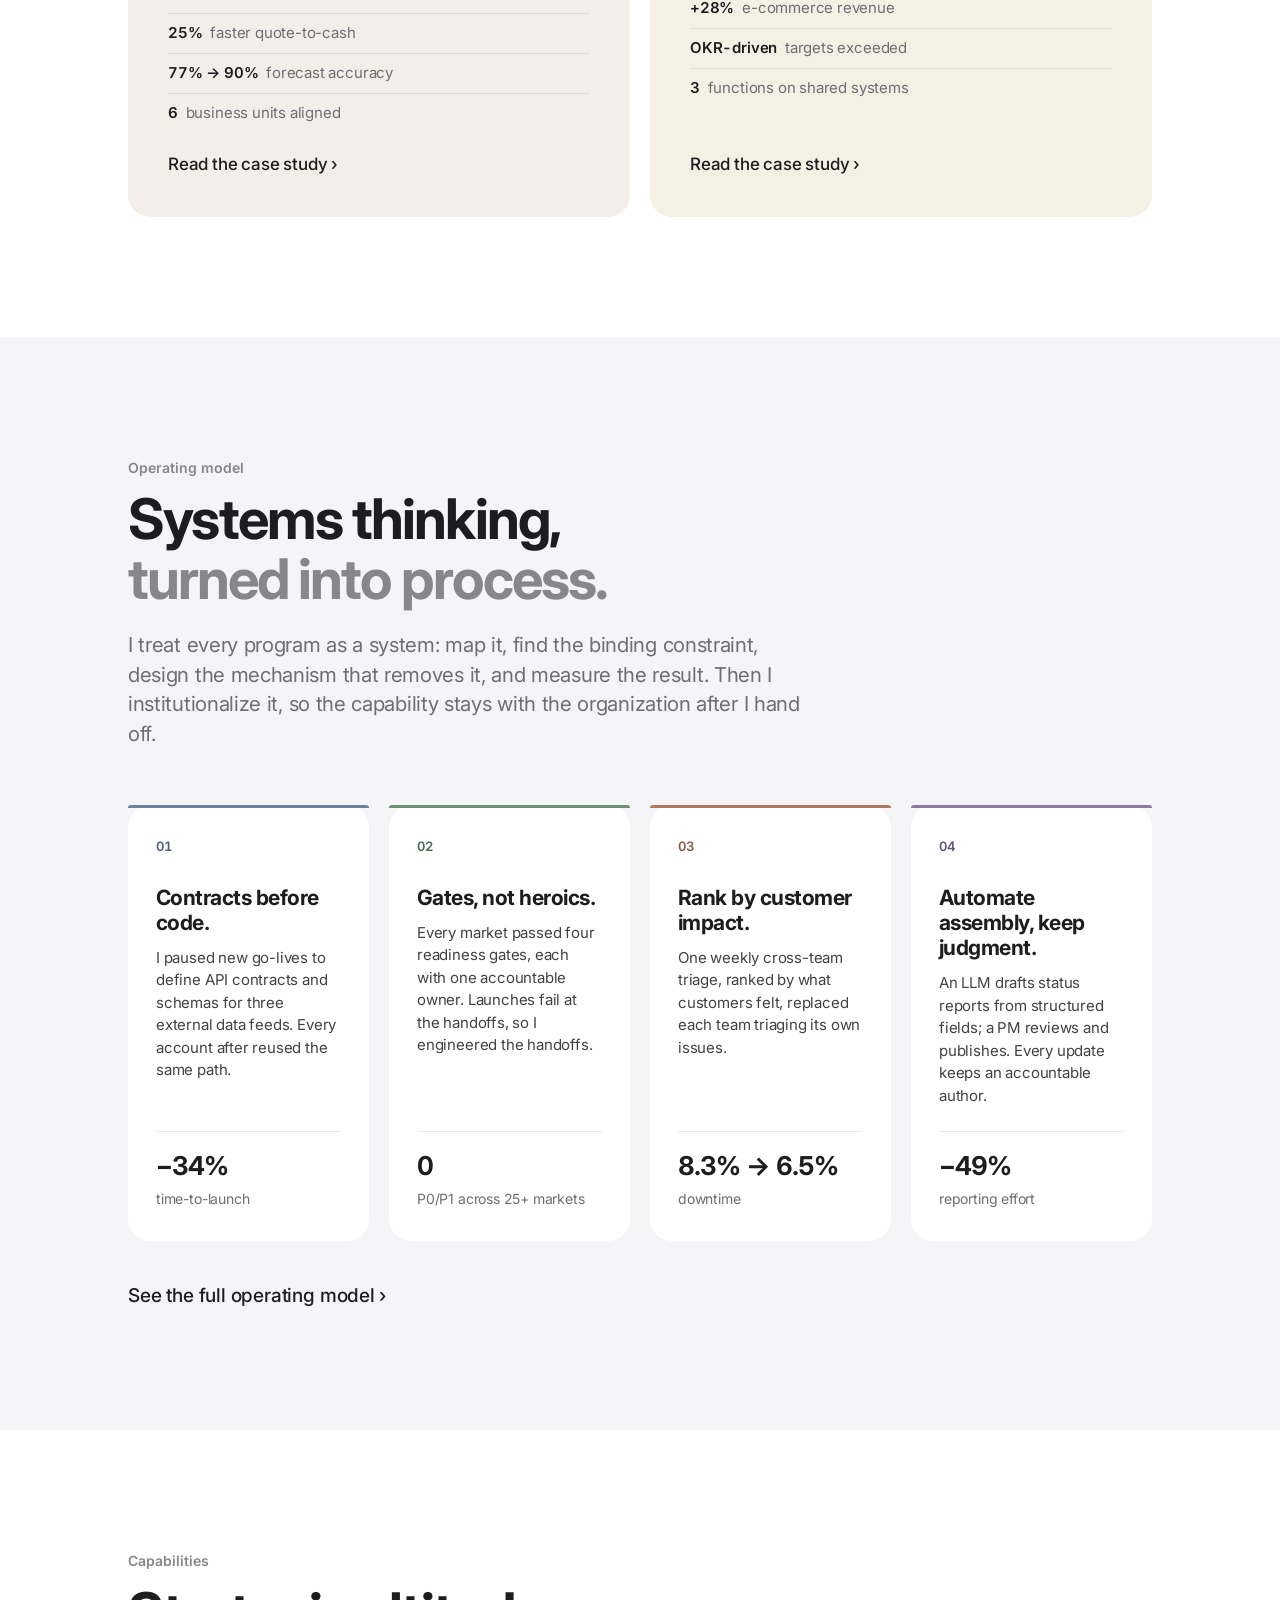
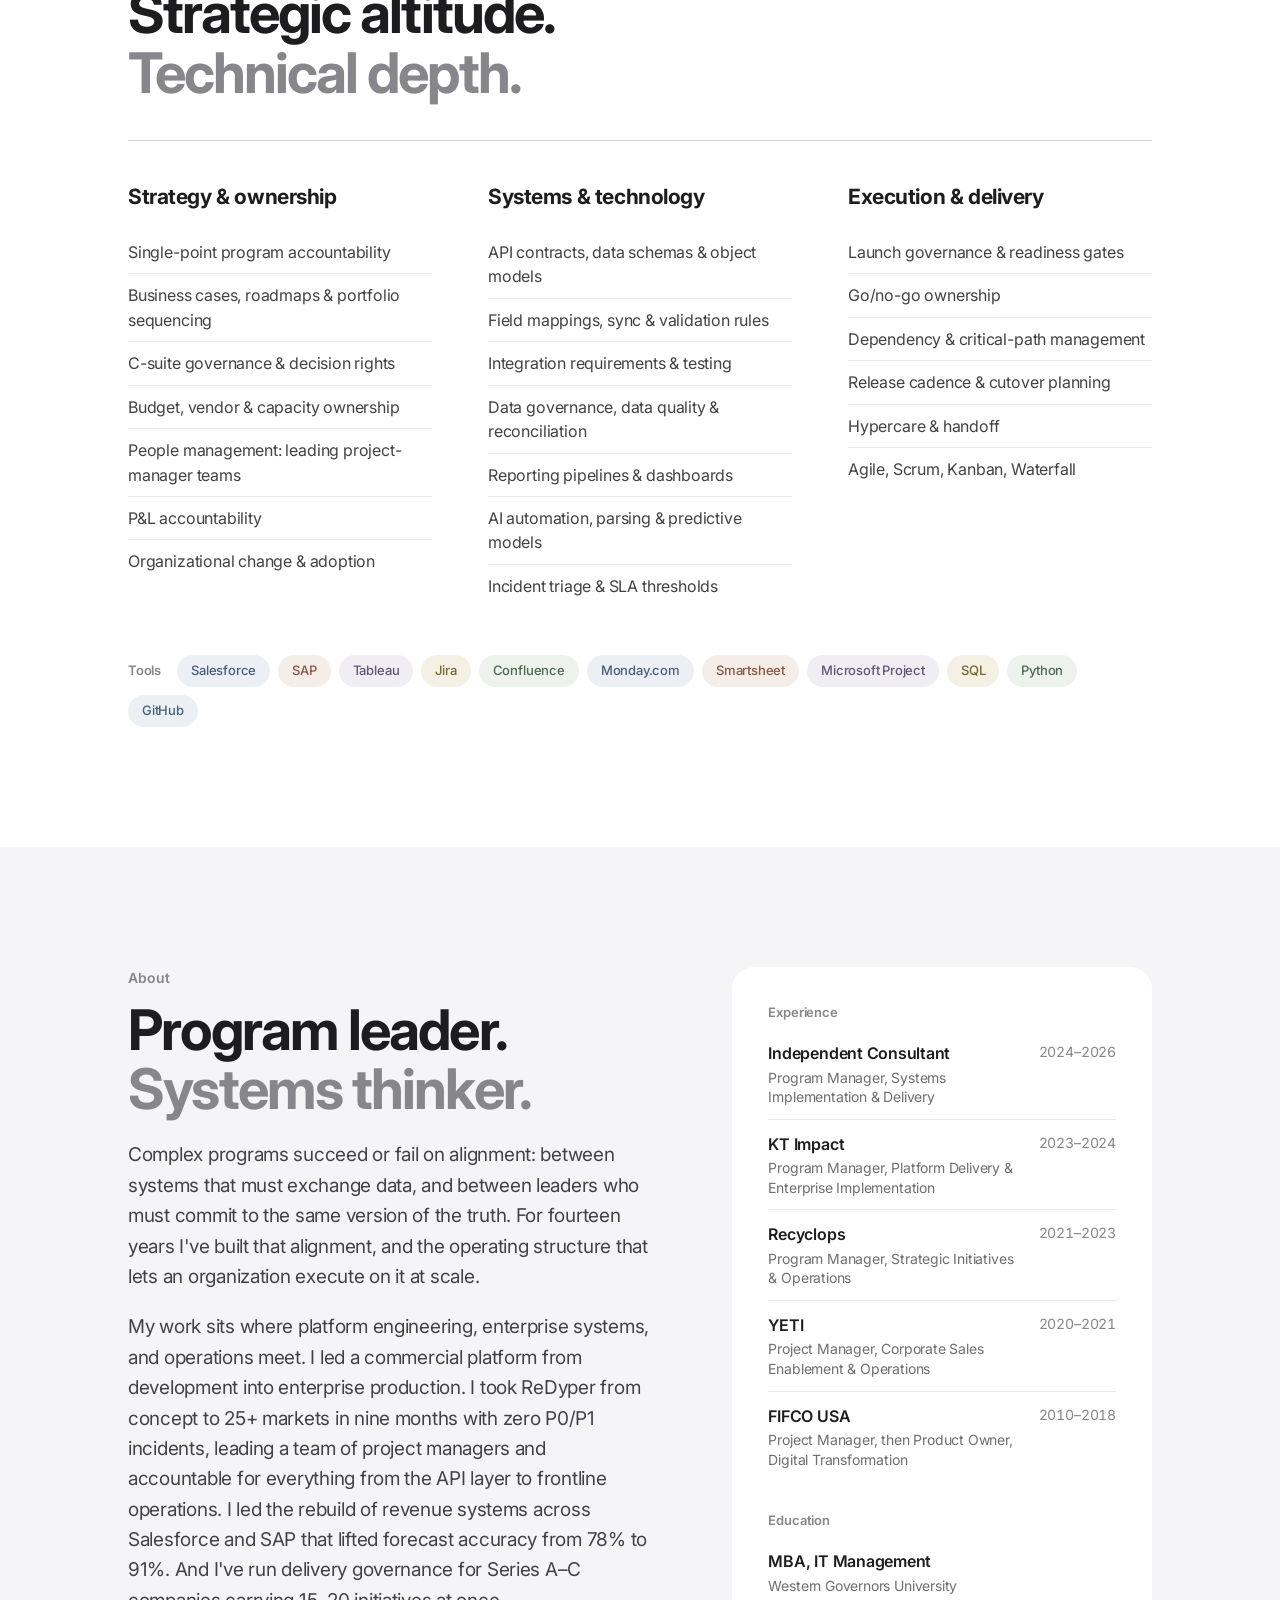
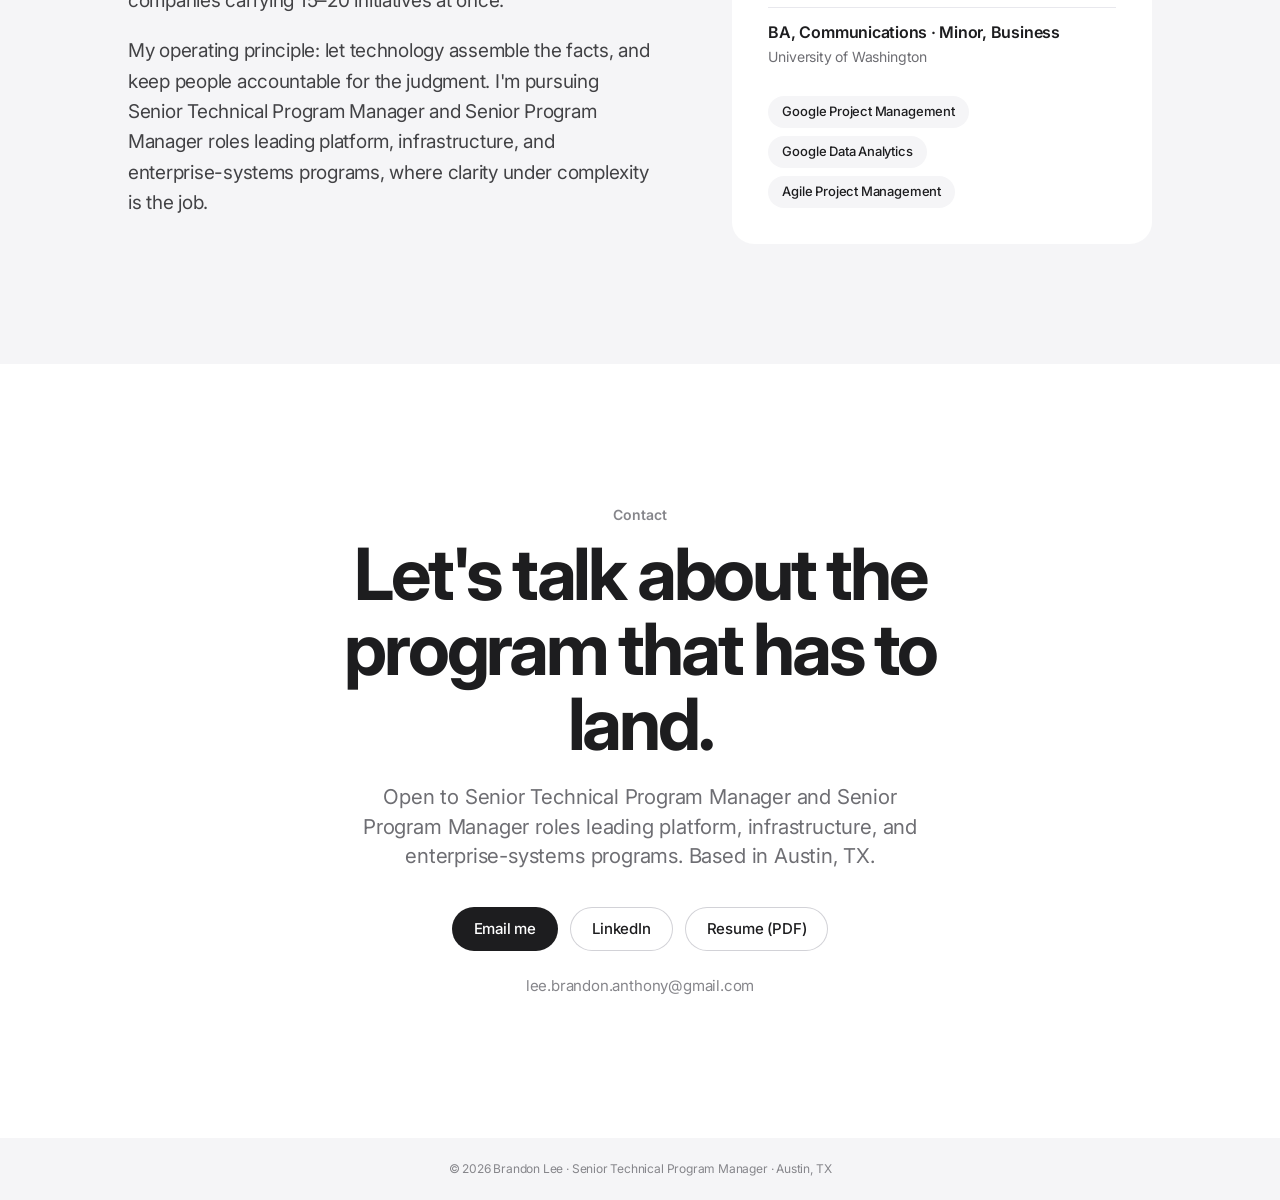
==== commit b094f114: "Broaden consulting case study to AI automation and integration builds Co-Authored-By: Claude Opus 5." ====
--- a/index.html
+++ b/index.html
@@ -56,7 +56,7 @@
       <dl class="profile-list">
         <div><dt>Systems</dt><dd>Dependency maps · constraints · operating mechanisms</dd></div>
         <div><dt>Strategy</dt><dd>Business cases · portfolio sequencing · C-suite decision rights</dd></div>
-        <div><dt>Technology</dt><dd>API contracts · data schemas · integrations · SQL · Python · Salesforce · SAP</dd></div>
+        <div><dt>Technology</dt><dd>API contracts · data schemas · integrations · AI automation · predictive models · SQL · Python</dd></div>
         <div><dt>Ownership</dt><dd>End to end · budget, vendors, roadmap, P&amp;L · go/no-go · team of PMs</dd></div>
         <div><dt>Execution</dt><dd>Readiness gates · engineering triage · 25+ markets, 0 P0/P1</dd></div>
         <div><dt>Delivery</dt><dd>Release cadence · cutover · hypercare · 10+ enterprise accounts live</dd></div>
@@ -98,7 +98,7 @@
         <div class="pillar-icon" aria-hidden="true"><svg viewBox="0 0 24 24"><path d="M8 7l-5 5 5 5M16 7l5 5-5 5M13.5 4l-3 16"/></svg></div>
         <h3>Technology</h3>
         <p>I bring the technical judgment to lead engineering decisions, not just track them. I set the integration architecture, from API contracts and data schemas to the rules that keep systems in agreement, and build parts of it hands-on. That architecture connected five systems at Recyclops and lifted forecast accuracy from 78% to 91% at YETI.</p>
-        <div class="proof">APIs · schemas · data quality · SQL · Python · Salesforce · SAP</div>
+        <div class="proof">APIs · schemas · AI automation · predictive models · SQL · Python</div>
       </article>
       <article class="pillar t-sand fu">
         <div class="pillar-icon" aria-hidden="true"><svg viewBox="0 0 24 24"><path d="M12 2l3 6 6 .9-4.5 4.3 1 6.3L12 16.8 6.5 19.5l1-6.3L3 8.9 9 8z"/></svg></div>
@@ -155,10 +155,10 @@
         <span class="link">Read the case study <span aria-hidden="true">›</span></span>
       </a>
       <a href="ai-automation.html" class="card t-plum fu">
-        <div class="card-meta">Delivery systems + AI · 2024–2026</div>
-        <h3 class="card-title">Delivery systems and AI-assisted reporting.</h3>
-        <div class="owned"><span>I owned</span> Delivery governance across 15–20 concurrent initiatives</div>
-        <p class="card-desc">Brought portfolio discipline to Series A–C companies: formalized C-suite decision rights, replaced 12 report sources with one executive dashboard, and led a Monday.com–Jira integration for a hardware engineering organization, with AI-drafted reporting under human sign-off.</p>
+        <div class="card-meta">Delivery systems + AI automation · 2024–2026</div>
+        <h3 class="card-title">Delivery systems and AI automation.</h3>
+        <div class="owned"><span>I owned</span> Delivery governance across 15–20 concurrent initiatives, and the AI and integration builds</div>
+        <p class="card-desc">Brought portfolio discipline to Series A–C companies and led the builds that connected their operations: AI-enabled automations bridging front-end and back-end processes, data integrations, parsing pipelines, and predictive models. Formalized C-suite decision rights and replaced 12 report sources with one executive dashboard.</p>
         <ul class="results"><li><b>−50%</b> reporting effort</li><li><b>90%</b> sustained adoption</li><li><b>25–30%</b> shorter planning cycles</li></ul>
         <span class="link">Read the case study <span aria-hidden="true">›</span></span>
       </a>
@@ -244,7 +244,7 @@
           <li>Integration requirements &amp; testing</li>
           <li>Data governance, data quality &amp; reconciliation</li>
           <li>Reporting pipelines &amp; dashboards</li>
-          <li>AI-assisted workflow automation</li>
+          <li>AI automation, parsing &amp; predictive models</li>
           <li>Incident triage &amp; SLA thresholds</li>
         </ul>
       </div>
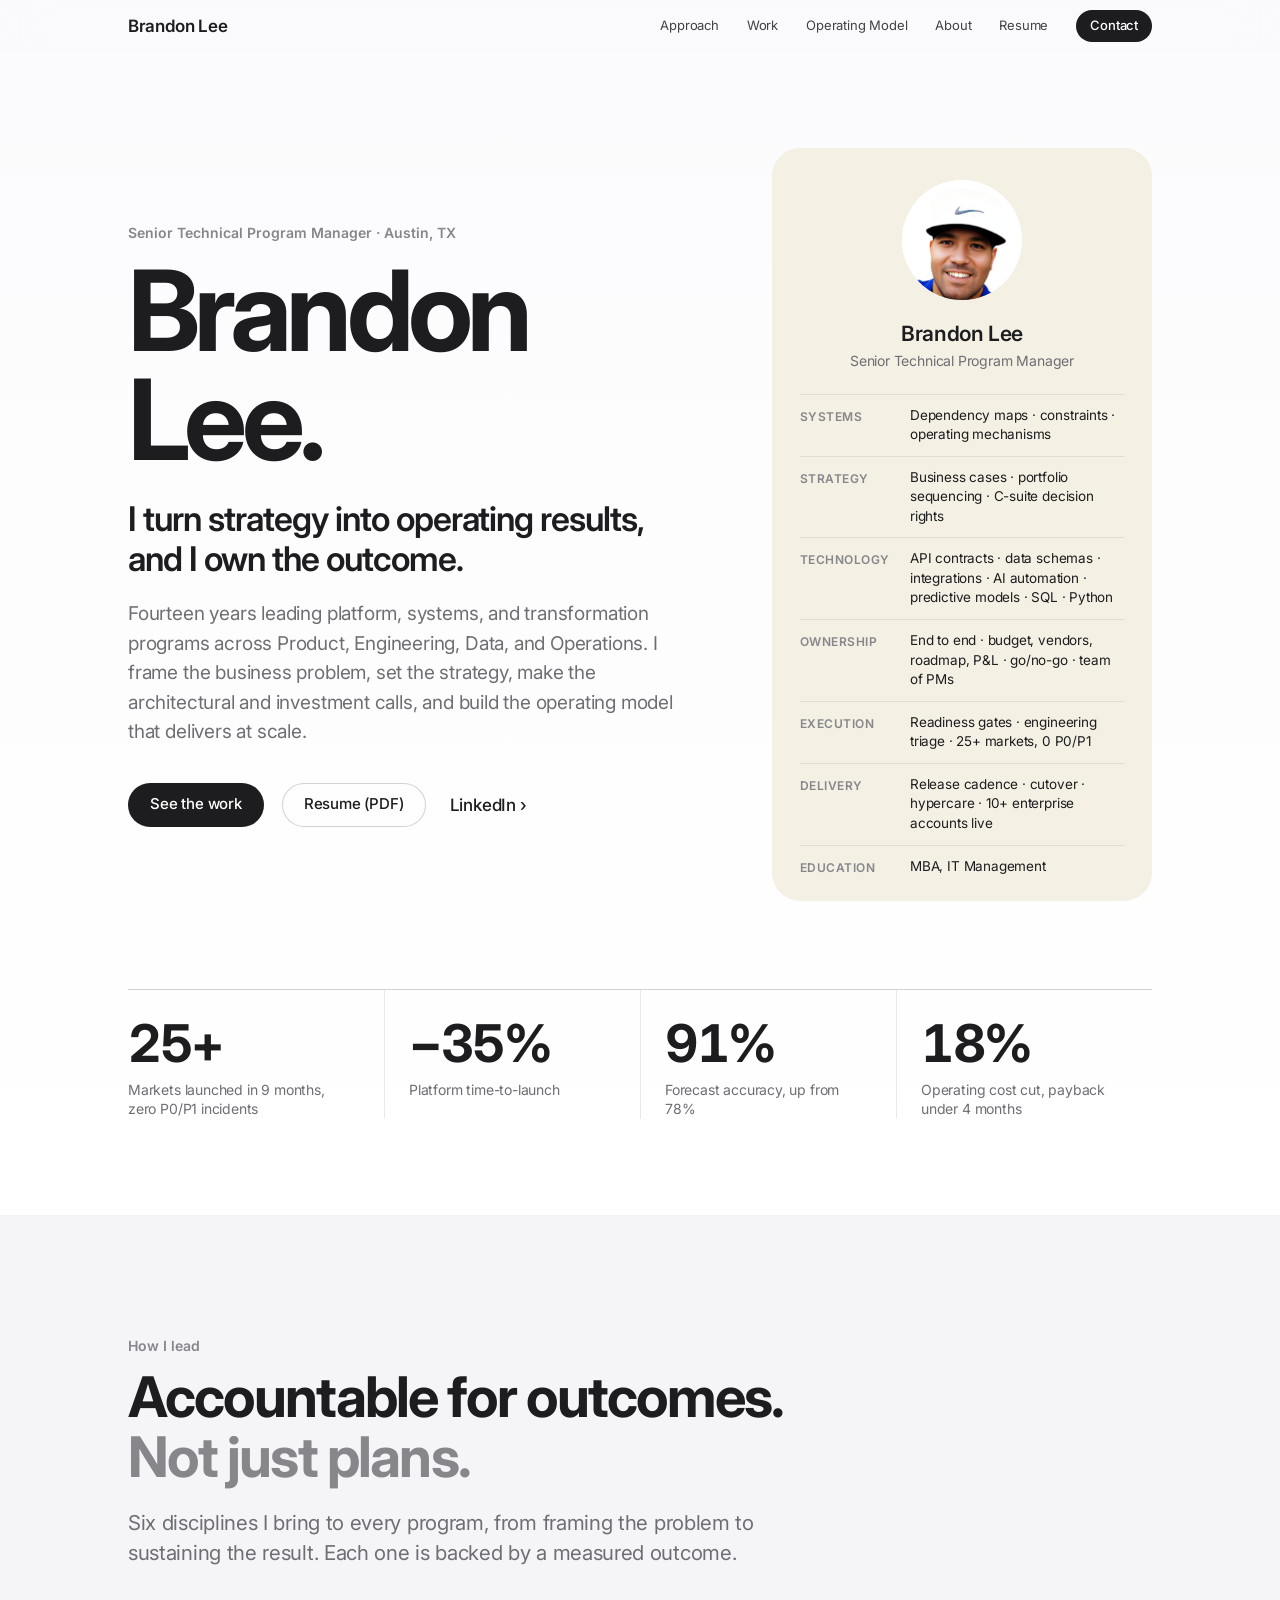
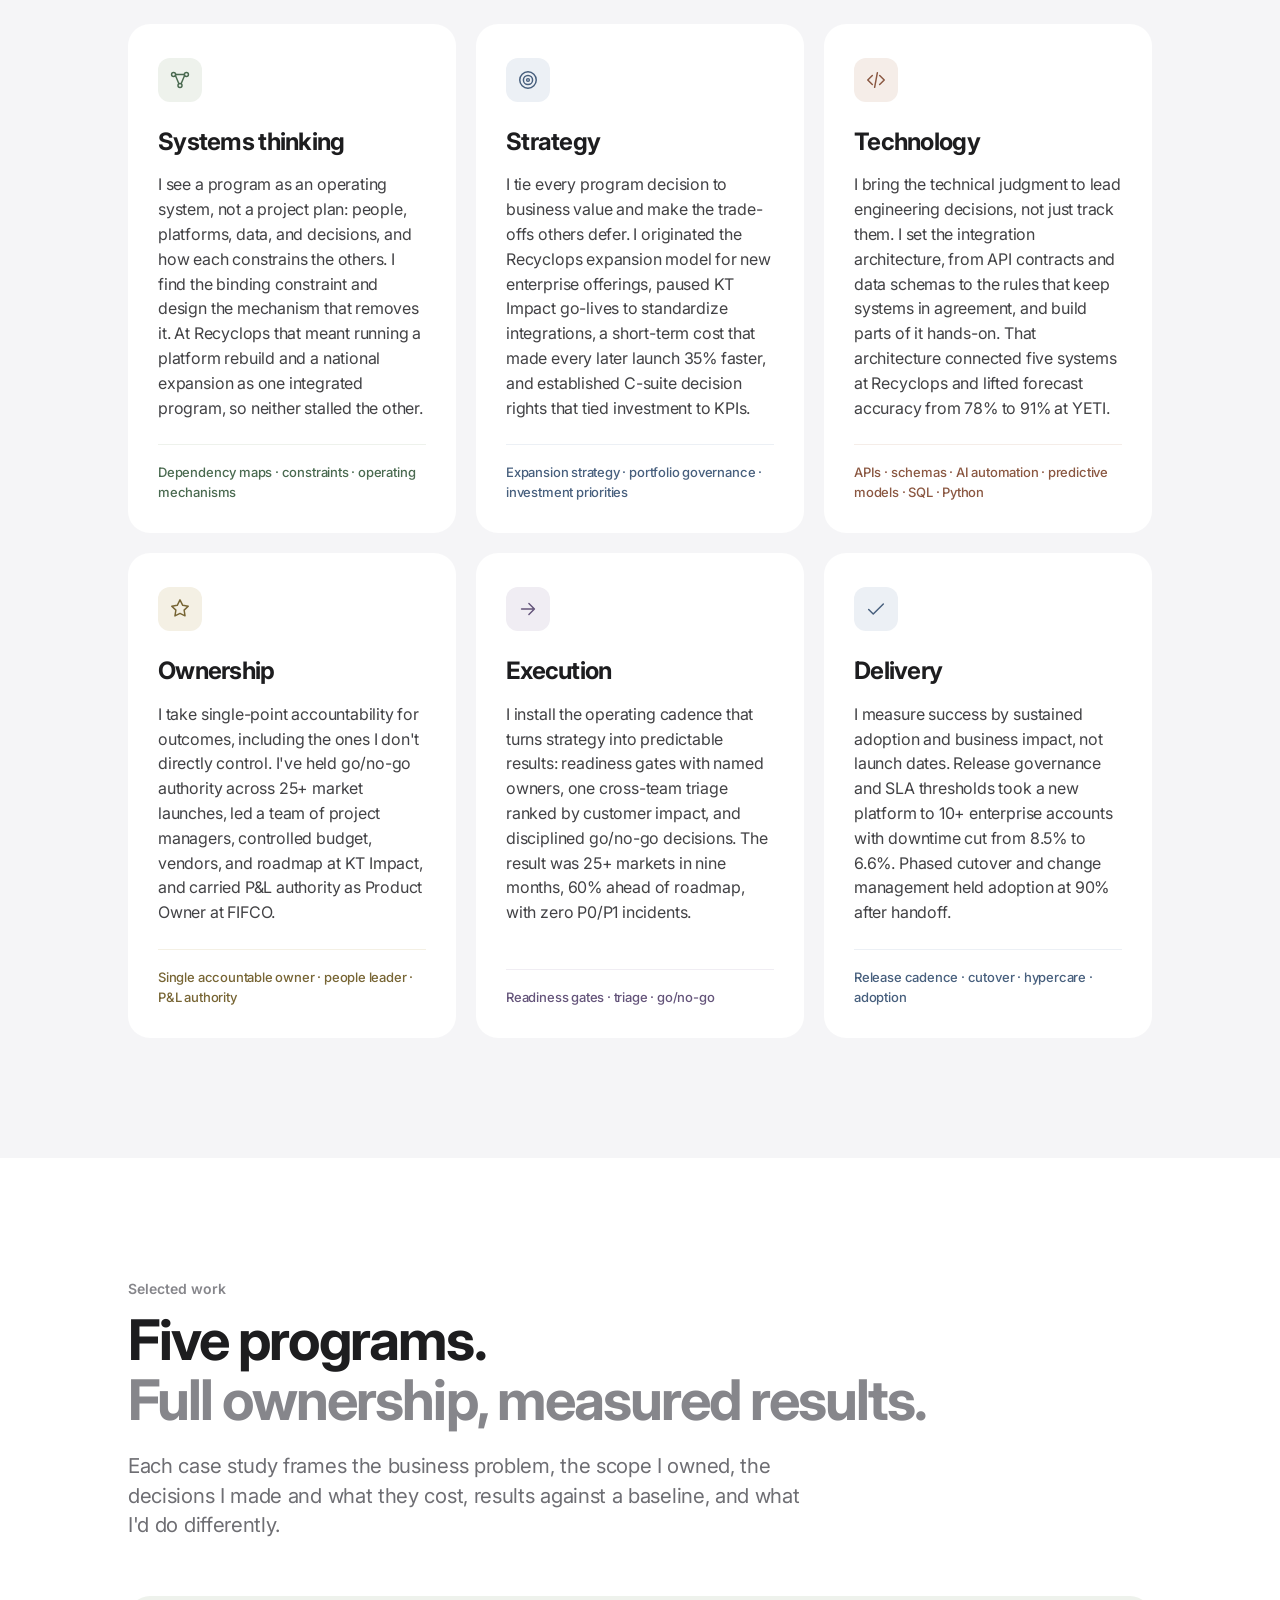
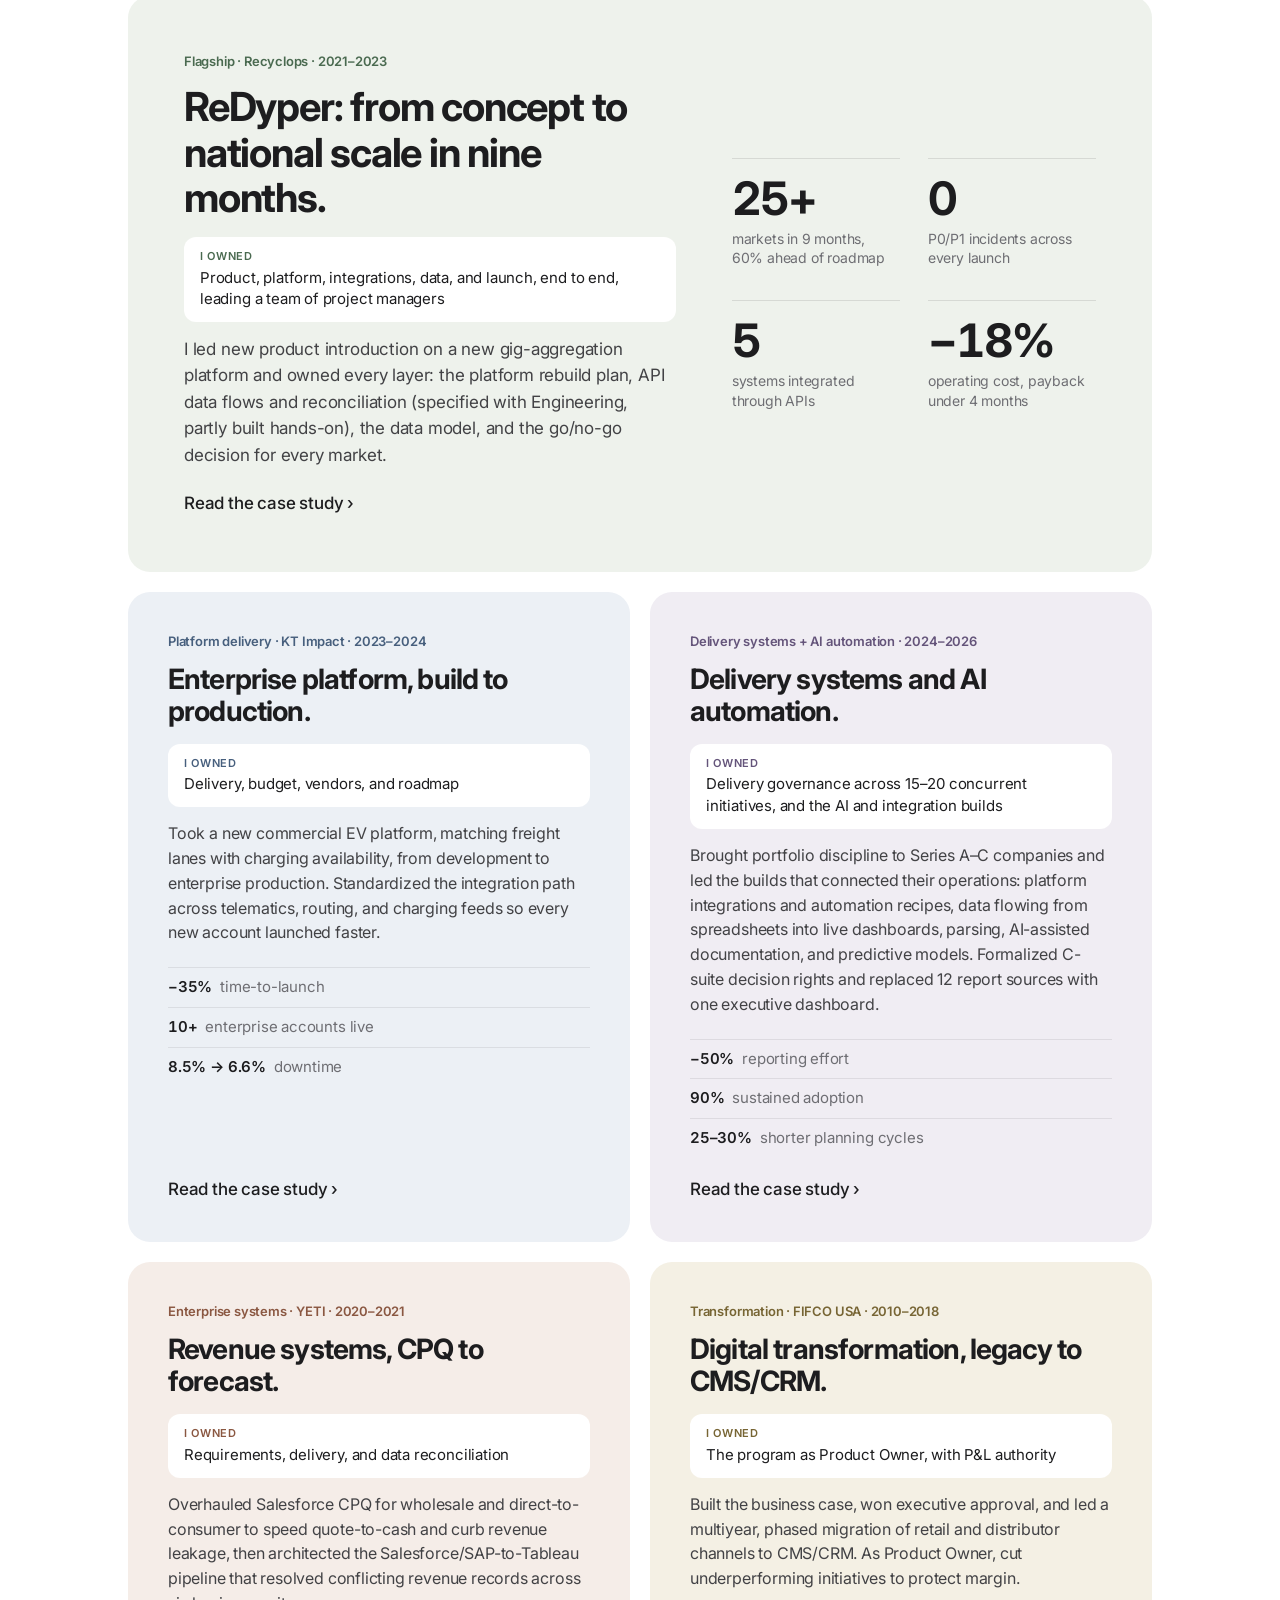
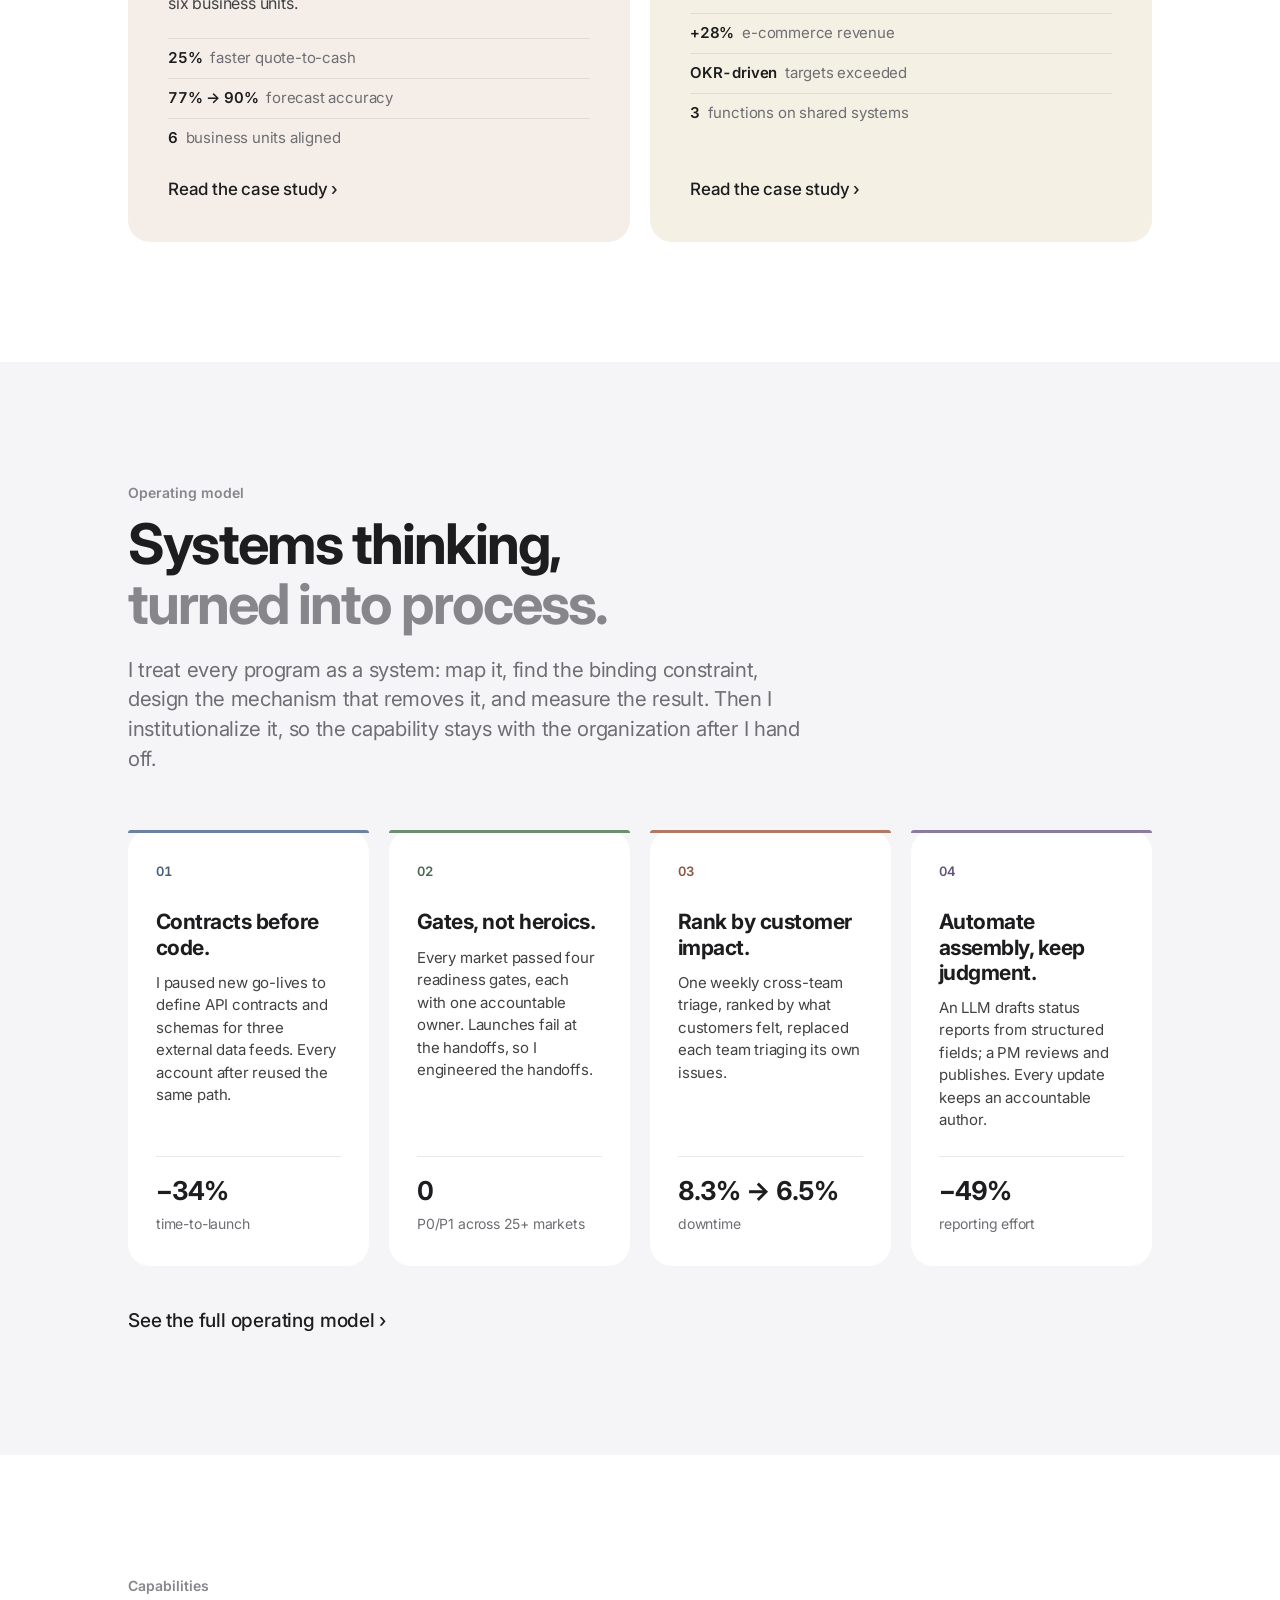
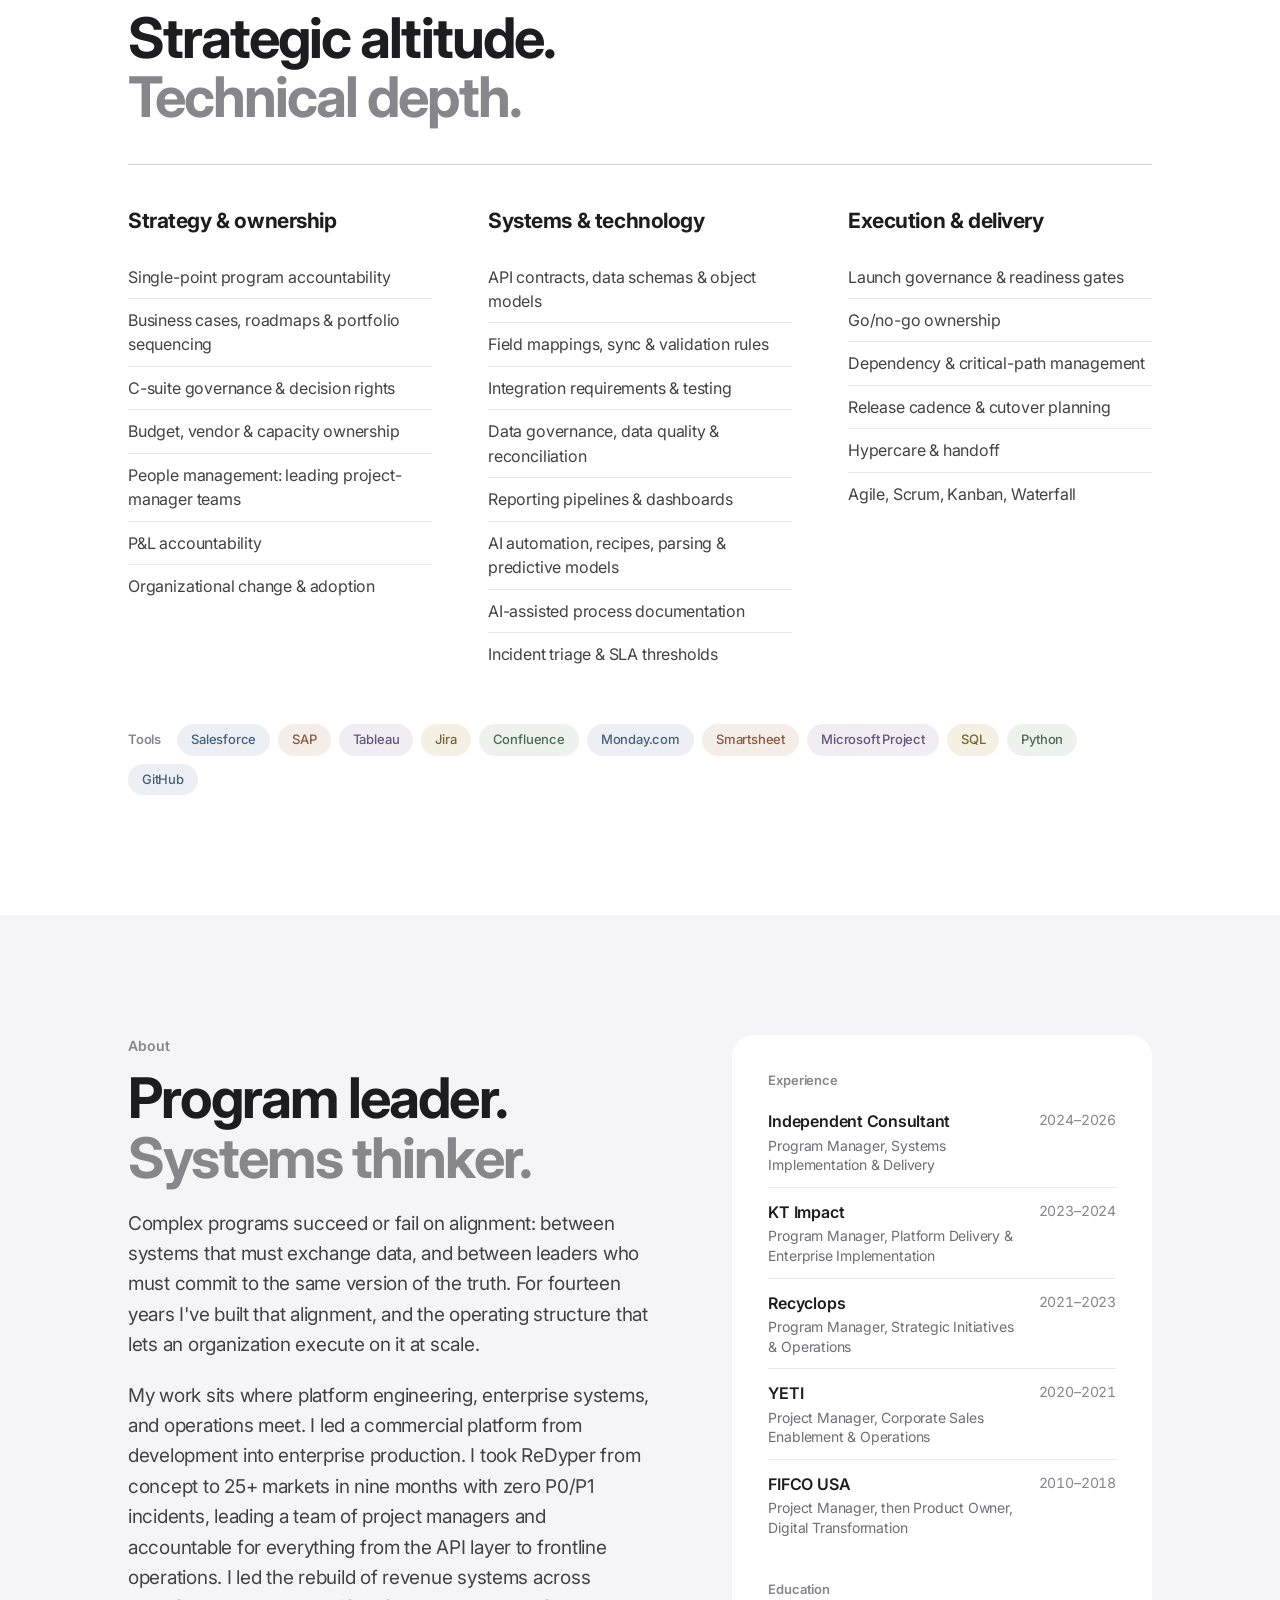
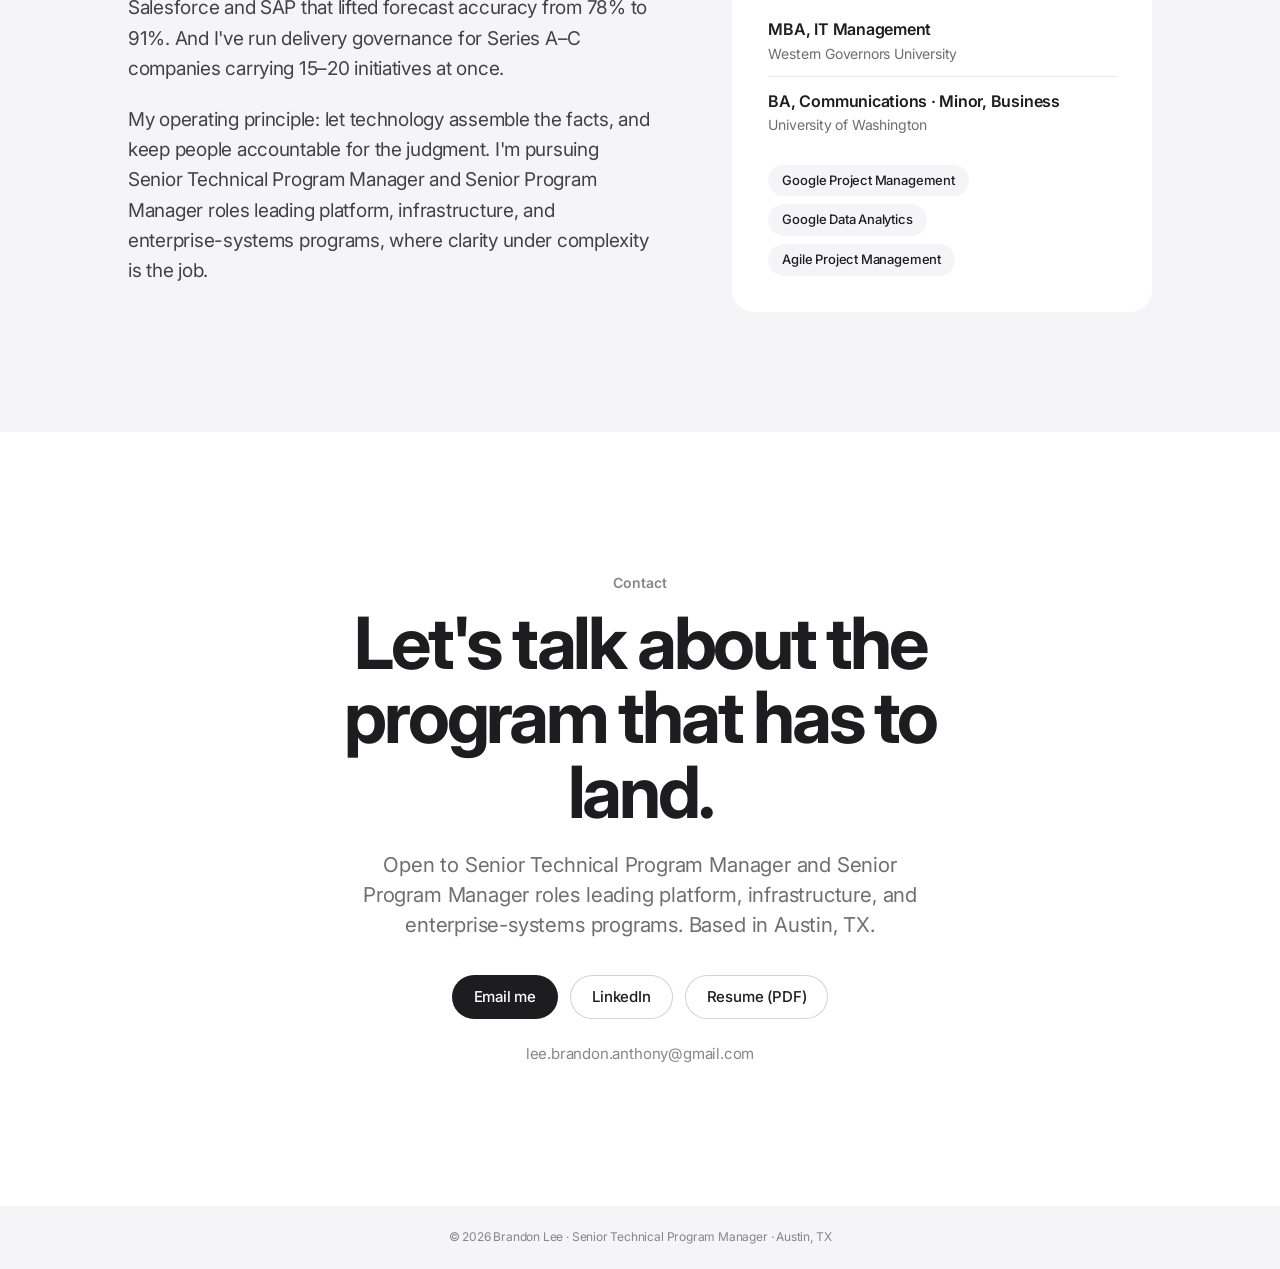
==== commit 83775e22: "AI builds: platform connections, automation recipes, spreadsheet-to-dashboard flows, parsing, AI doc" ====
--- a/index.html
+++ b/index.html
@@ -158,7 +158,7 @@
         <div class="card-meta">Delivery systems + AI automation · 2024–2026</div>
         <h3 class="card-title">Delivery systems and AI automation.</h3>
         <div class="owned"><span>I owned</span> Delivery governance across 15–20 concurrent initiatives, and the AI and integration builds</div>
-        <p class="card-desc">Brought portfolio discipline to Series A–C companies and led the builds that connected their operations: AI-enabled automations bridging front-end and back-end processes, data integrations, parsing pipelines, and predictive models. Formalized C-suite decision rights and replaced 12 report sources with one executive dashboard.</p>
+        <p class="card-desc">Brought portfolio discipline to Series A–C companies and led the builds that connected their operations: platform integrations and automation recipes, data flowing from spreadsheets into live dashboards, parsing, AI-assisted documentation, and predictive models. Formalized C-suite decision rights and replaced 12 report sources with one executive dashboard.</p>
         <ul class="results"><li><b>−50%</b> reporting effort</li><li><b>90%</b> sustained adoption</li><li><b>25–30%</b> shorter planning cycles</li></ul>
         <span class="link">Read the case study <span aria-hidden="true">›</span></span>
       </a>
@@ -244,7 +244,8 @@
           <li>Integration requirements &amp; testing</li>
           <li>Data governance, data quality &amp; reconciliation</li>
           <li>Reporting pipelines &amp; dashboards</li>
-          <li>AI automation, parsing &amp; predictive models</li>
+          <li>AI automation, recipes, parsing &amp; predictive models</li>
+          <li>AI-assisted process documentation</li>
           <li>Incident triage &amp; SLA thresholds</li>
         </ul>
       </div>
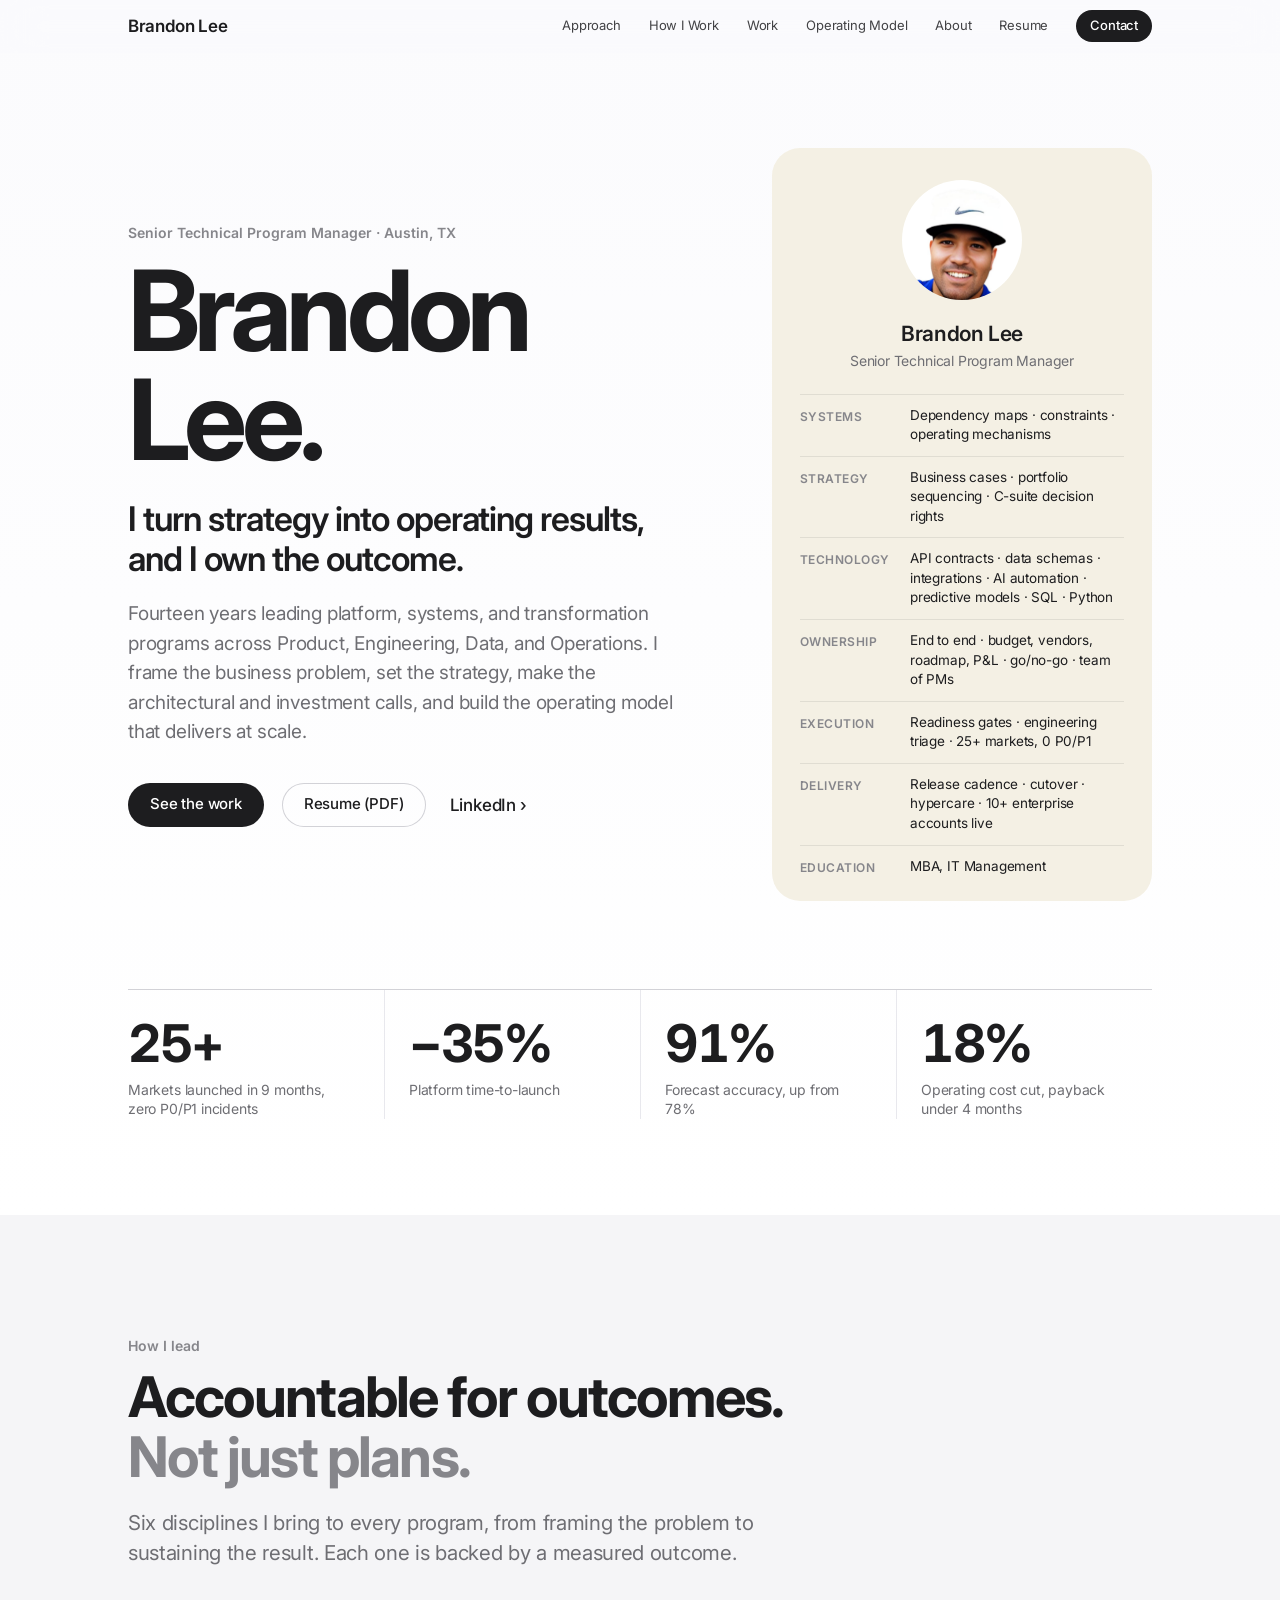
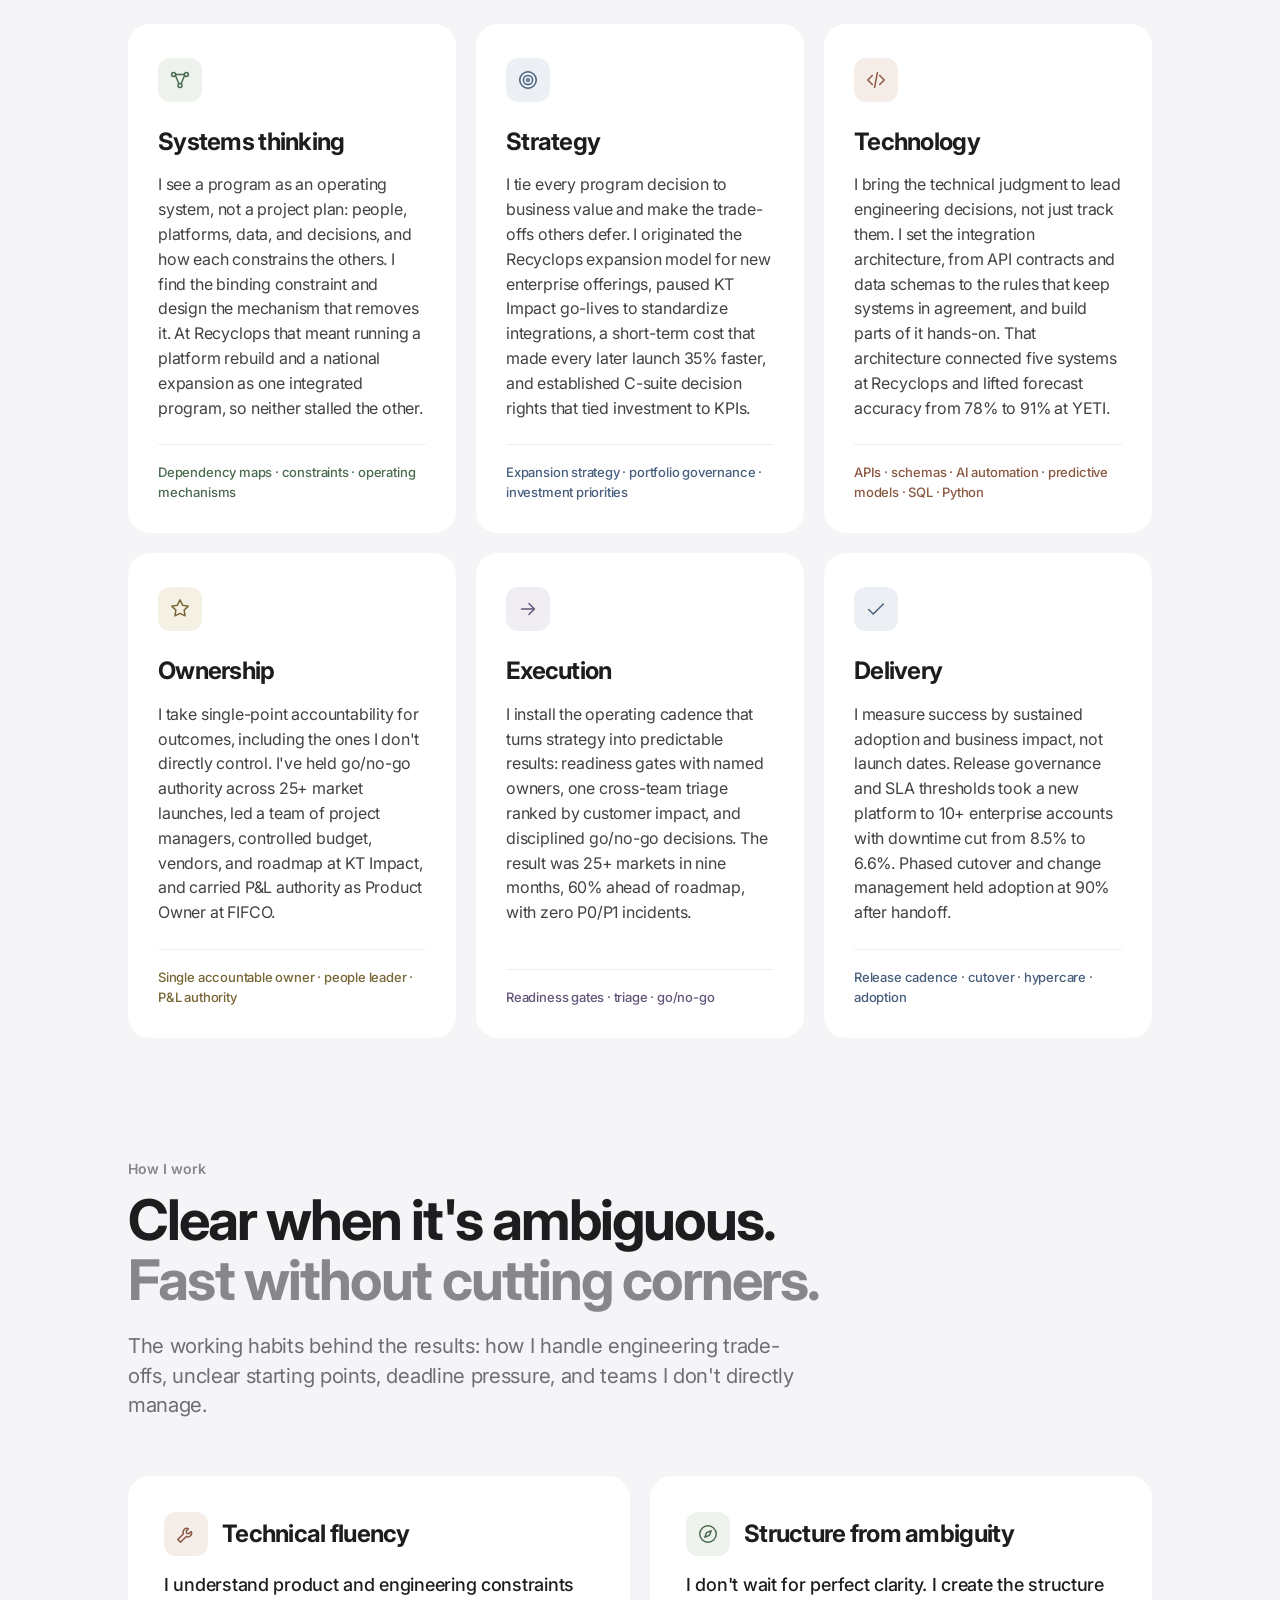
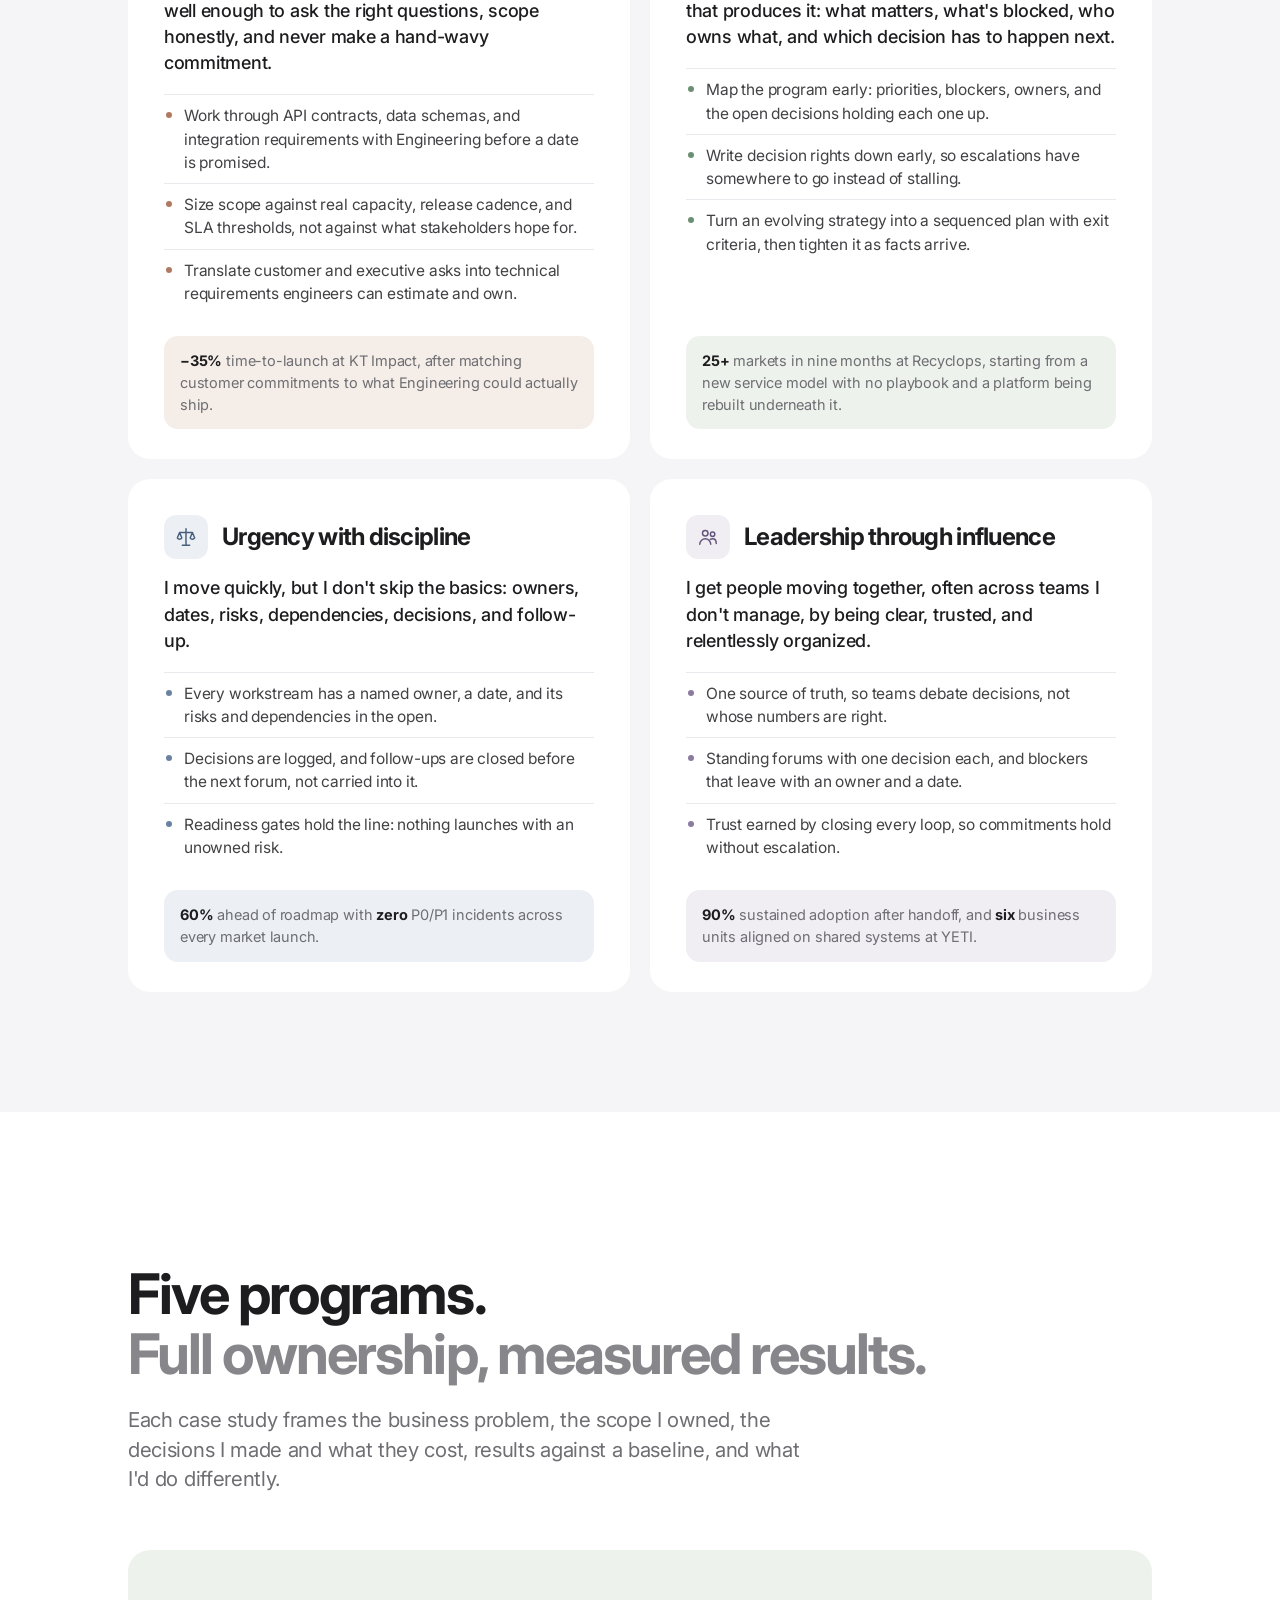
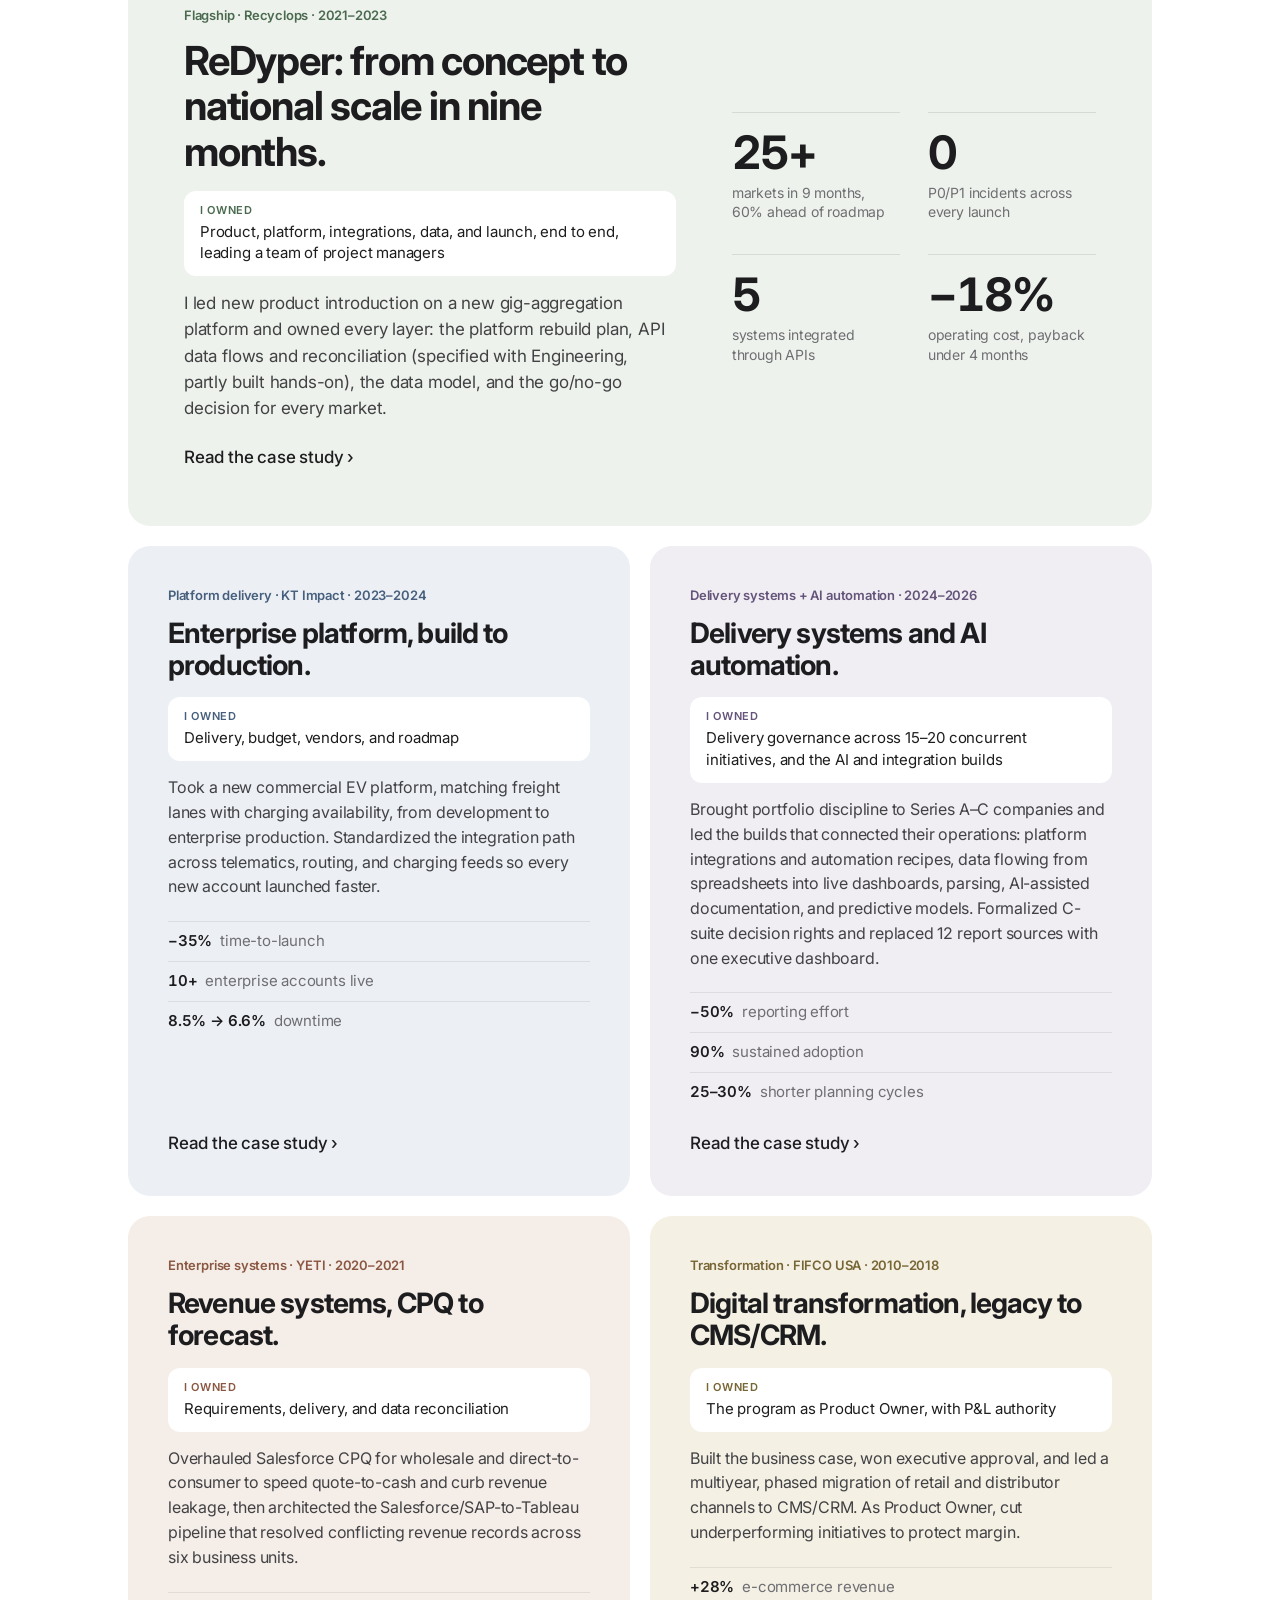
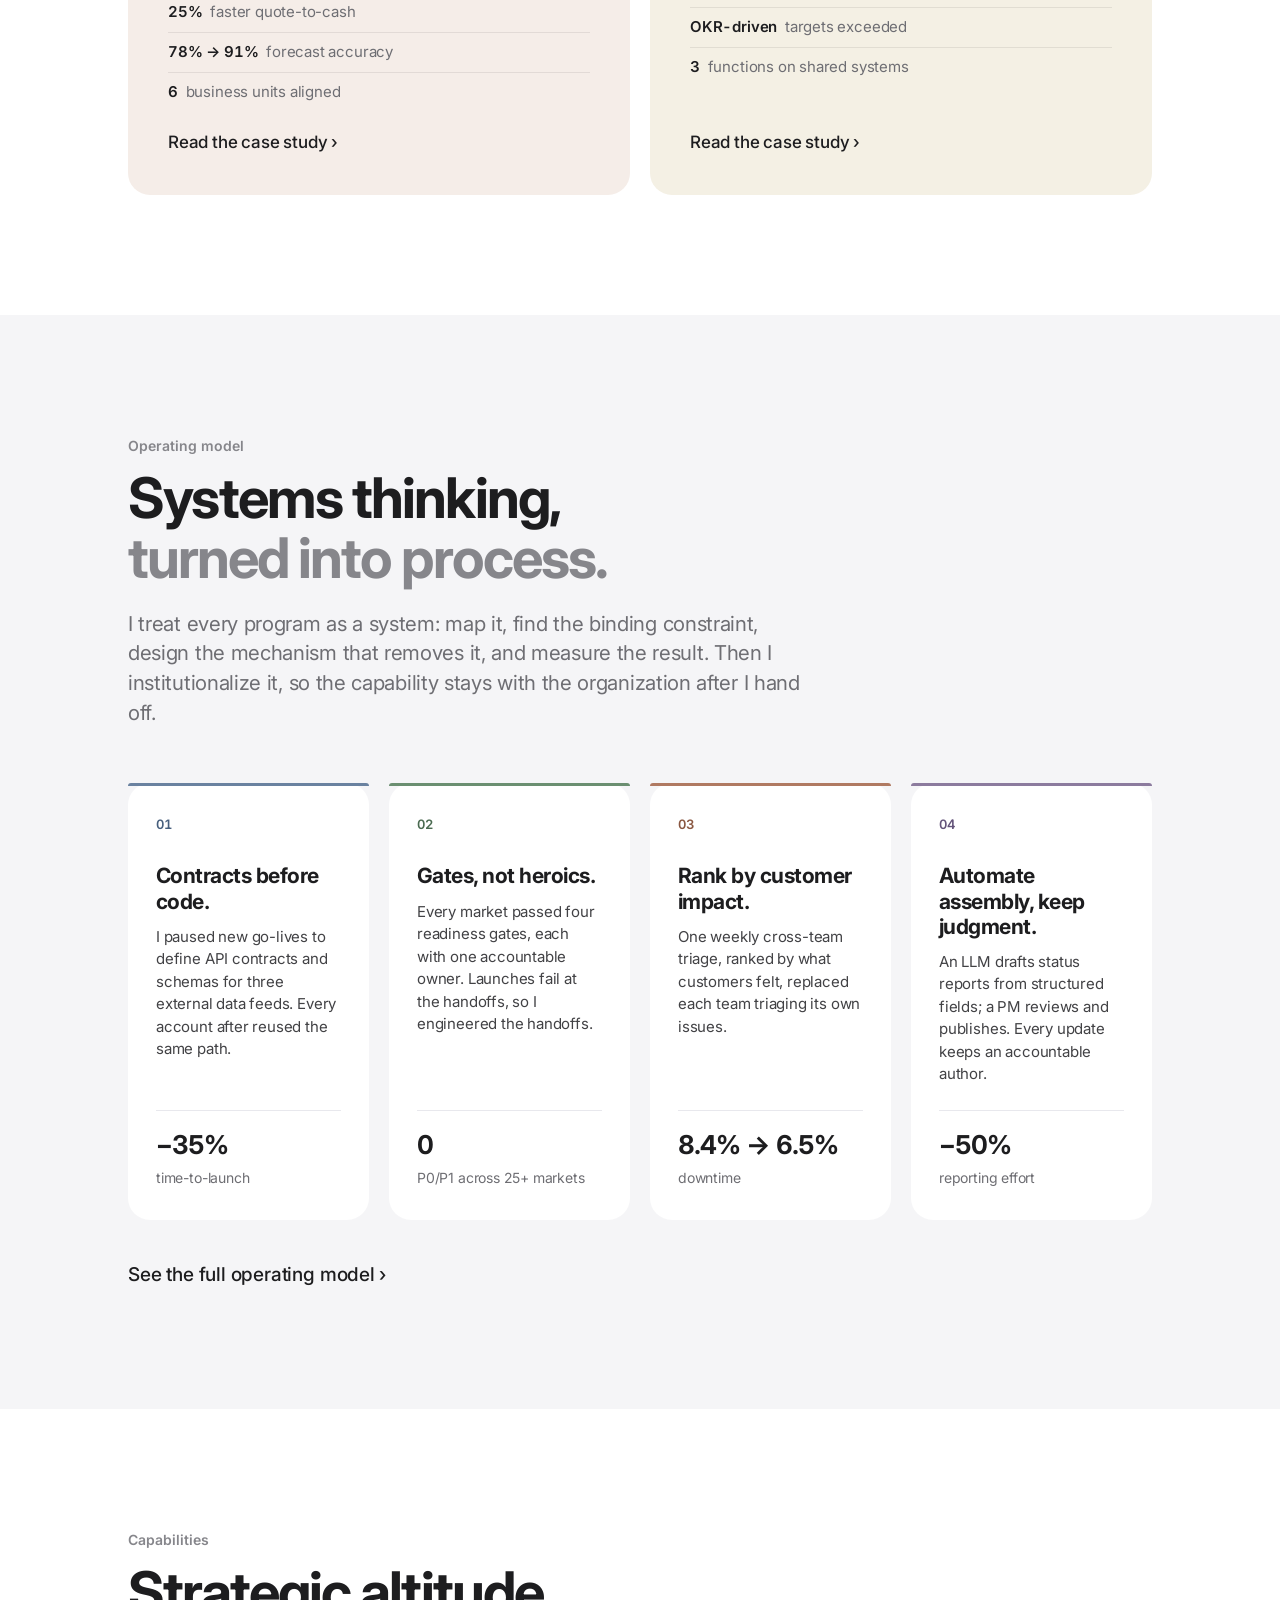
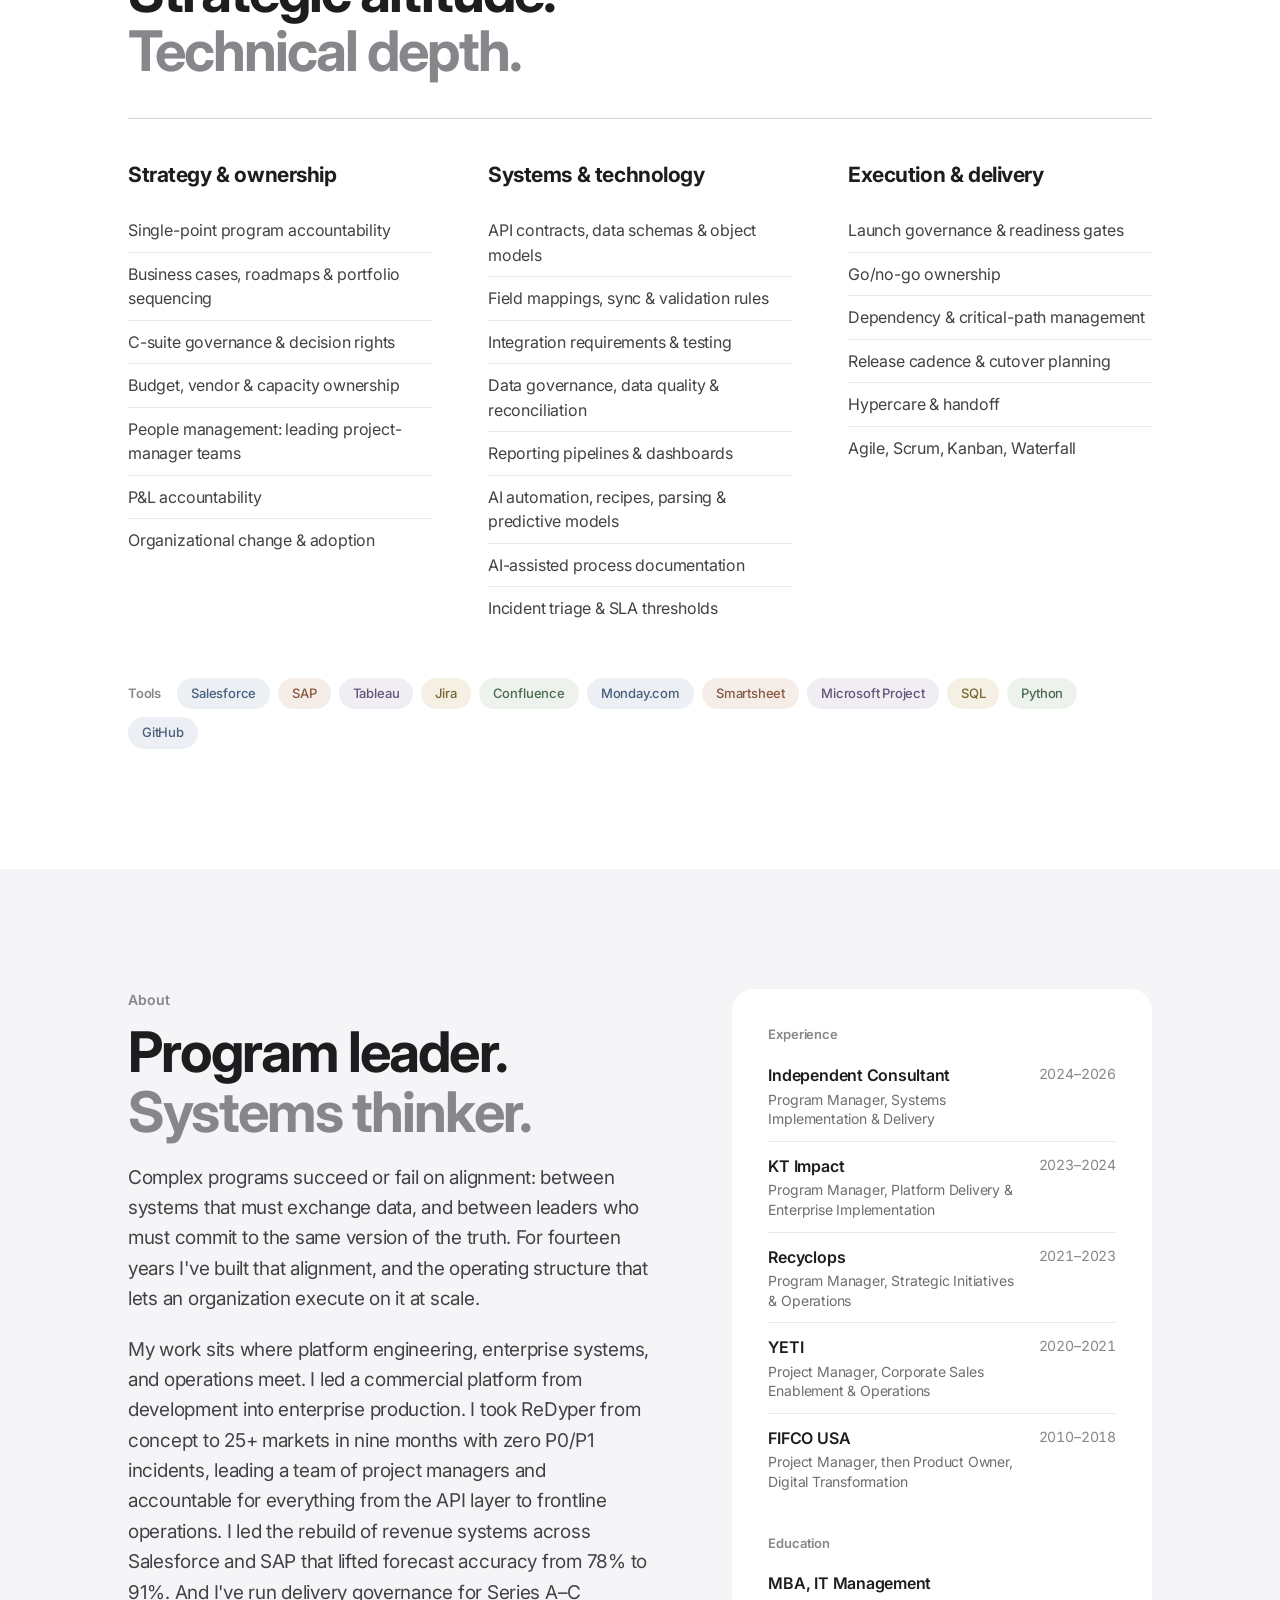
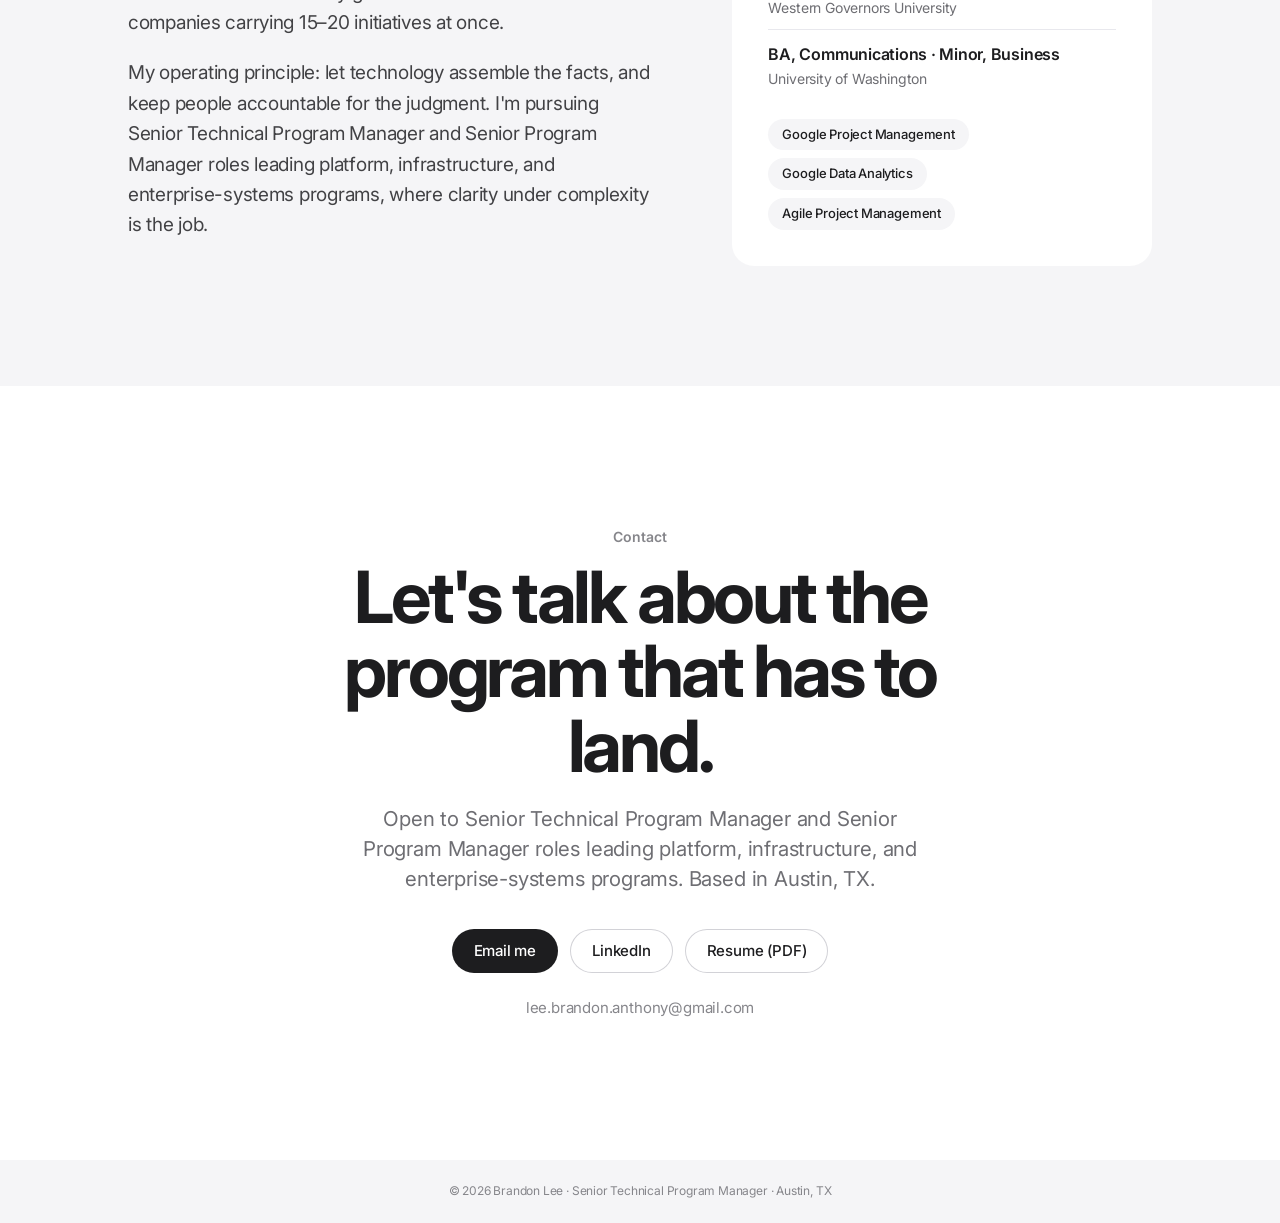
==== commit a37d7a7c: "Add How I Work: technical fluency, structure from ambiguity, urgency with discipline, leadership thr" ====
--- a/index.html
+++ b/index.html
@@ -15,8 +15,8 @@
 <link rel="preconnect" href="https://fonts.googleapis.com"/>
 <link rel="preconnect" href="https://fonts.gstatic.com" crossorigin/>
 <link href="https://fonts.googleapis.com/css2?family=Inter:wght@400;500;600;700&display=swap" rel="stylesheet"/>
-<link rel="stylesheet" href="assets/home.css?v=3"/>
-<link rel="stylesheet" href="assets/motion.css?v=3"/>
+<link rel="stylesheet" href="assets/home.css?v=4"/>
+<link rel="stylesheet" href="assets/motion.css?v=4"/>
 <script>document.documentElement.classList.add("js")</script>
 </head>
 <body>
@@ -26,6 +26,7 @@
     <a class="nav-logo" href="index.html">Brandon Lee</a>
     <div class="nav-links">
       <a href="#leadership" class="hide-sm">Approach</a>
+      <a href="#how-i-work" class="hide-sm">How I Work</a>
       <a href="#work">Work</a>
       <a href="pmo.html" class="hide-sm">Operating Model</a>
       <a href="#about" class="hide-sm">About</a>
@@ -117,6 +118,69 @@
         <h3>Delivery</h3>
         <p>I measure success by sustained adoption and business impact, not launch dates. Release governance and SLA thresholds took a new platform to 10+ enterprise accounts with downtime cut from 8.5% to 6.6%. Phased cutover and change management held adoption at 90% after handoff.</p>
         <div class="proof">Release cadence · cutover · hypercare · adoption</div>
+      </article>
+    </div>
+  </div>
+</section>
+
+<!-- HOW I WORK -->
+<section class="section section-alt traits-sec" id="how-i-work">
+  <div class="wrap">
+    <p class="eyebrow fu">How I work</p>
+    <h2 class="h2 fu">Clear when it's ambiguous.<br><span class="muted">Fast without cutting corners.</span></h2>
+    <p class="intro fu">The working habits behind the results: how I handle engineering trade-offs, unclear starting points, deadline pressure, and teams I don't directly manage.</p>
+    <div class="traits">
+      <article class="trait t-clay fu">
+        <div class="trait-head">
+          <div class="pillar-icon" aria-hidden="true"><svg viewBox="0 0 24 24"><path d="M14.7 6.3a4 4 0 0 0-5.4 5.4L3 18l3 3 6.3-6.3a4 4 0 0 0 5.4-5.4l-2.5 2.5-2.4-.6-.6-2.4z"/></svg></div>
+          <h3>Technical fluency</h3>
+        </div>
+        <p class="trait-thesis">I understand product and engineering constraints well enough to ask the right questions, scope honestly, and never make a hand-wavy commitment.</p>
+        <ul class="trait-list">
+          <li>Work through API contracts, data schemas, and integration requirements with Engineering before a date is promised.</li>
+          <li>Size scope against real capacity, release cadence, and SLA thresholds, not against what stakeholders hope for.</li>
+          <li>Translate customer and executive asks into technical requirements engineers can estimate and own.</li>
+        </ul>
+        <div class="trait-proof"><b>−35%</b> time-to-launch at KT Impact, after matching customer commitments to what Engineering could actually ship.</div>
+      </article>
+      <article class="trait t-sage fu">
+        <div class="trait-head">
+          <div class="pillar-icon" aria-hidden="true"><svg viewBox="0 0 24 24"><circle cx="12" cy="12" r="9"/><path d="M15.5 8.5l-2 5-5 2 2-5z"/></svg></div>
+          <h3>Structure from ambiguity</h3>
+        </div>
+        <p class="trait-thesis">I don't wait for perfect clarity. I create the structure that produces it: what matters, what's blocked, who owns what, and which decision has to happen next.</p>
+        <ul class="trait-list">
+          <li>Map the program early: priorities, blockers, owners, and the open decisions holding each one up.</li>
+          <li>Write decision rights down early, so escalations have somewhere to go instead of stalling.</li>
+          <li>Turn an evolving strategy into a sequenced plan with exit criteria, then tighten it as facts arrive.</li>
+        </ul>
+        <div class="trait-proof"><b>25+</b> markets in nine months at Recyclops, starting from a new service model with no playbook and a platform being rebuilt underneath it.</div>
+      </article>
+      <article class="trait t-blue fu">
+        <div class="trait-head">
+          <div class="pillar-icon" aria-hidden="true"><svg viewBox="0 0 24 24"><path d="M12 3v18M5 7h14M5 7l-2.5 6a3 3 0 0 0 5 0zM19 7l-2.5 6a3 3 0 0 0 5 0zM8 21h8"/></svg></div>
+          <h3>Urgency with discipline</h3>
+        </div>
+        <p class="trait-thesis">I move quickly, but I don't skip the basics: owners, dates, risks, dependencies, decisions, and follow-up.</p>
+        <ul class="trait-list">
+          <li>Every workstream has a named owner, a date, and its risks and dependencies in the open.</li>
+          <li>Decisions are logged, and follow-ups are closed before the next forum, not carried into it.</li>
+          <li>Readiness gates hold the line: nothing launches with an unowned risk.</li>
+        </ul>
+        <div class="trait-proof"><b>60%</b> ahead of roadmap with <b>zero</b> P0/P1 incidents across every market launch.</div>
+      </article>
+      <article class="trait t-plum fu">
+        <div class="trait-head">
+          <div class="pillar-icon" aria-hidden="true"><svg viewBox="0 0 24 24"><circle cx="9" cy="8" r="3"/><circle cx="17" cy="9" r="2.4"/><path d="M3 20c0-3.3 2.7-6 6-6s6 2.7 6 6M14.5 14.6c.8-.4 1.6-.6 2.5-.6 2.8 0 4 2.2 4 5"/></svg></div>
+          <h3>Leadership through influence</h3>
+        </div>
+        <p class="trait-thesis">I get people moving together, often across teams I don't manage, by being clear, trusted, and relentlessly organized.</p>
+        <ul class="trait-list">
+          <li>One source of truth, so teams debate decisions, not whose numbers are right.</li>
+          <li>Standing forums with one decision each, and blockers that leave with an owner and a date.</li>
+          <li>Trust earned by closing every loop, so commitments hold without escalation.</li>
+        </ul>
+        <div class="trait-proof"><b>90%</b> sustained adoption after handoff, and <b>six</b> business units aligned on shared systems at YETI.</div>
       </article>
     </div>
   </div>
@@ -320,6 +384,6 @@
 
 <footer class="footer"><div class="wrap">© 2026 Brandon Lee · Senior Technical Program Manager · Austin, TX</div></footer>
 
-<script src="assets/motion.js?v=3" defer></script>
+<script src="assets/motion.js?v=4" defer></script>
 </body>
 </html>
--- a/assets/home.css
+++ b/assets/home.css
@@ -256,3 +256,22 @@
 @media(max-width:1000px){.pillars{grid-template-columns:repeat(2,1fr)}}
 @media(max-width:640px){.pillars{grid-template-columns:1fr}}
 .profile-list>div{grid-template-columns:98px 1fr}
+
+/* ── HOW I WORK ── */
+.traits-sec{padding-top:0}
+.traits{display:grid;grid-template-columns:repeat(2,1fr);gap:20px}
+.trait{background:#fff;border-radius:var(--radius);padding:36px 36px 30px;display:flex;flex-direction:column;transition:transform .45s var(--ease),box-shadow .45s var(--ease)}
+.trait:hover{transform:translateY(-4px);box-shadow:var(--shadow-hover)}
+.trait-head{display:flex;align-items:center;gap:14px;margin-bottom:16px}
+.trait-head .pillar-icon{margin:0;flex-shrink:0}
+.trait[class*="t-"] .pillar-icon{background:var(--acc-tint)}
+.trait[class*="t-"] .pillar-icon svg{stroke:var(--acc-ink)}
+.trait h3{font-size:24px;font-weight:700;letter-spacing:-.03em}
+.trait-thesis{font-size:18px;line-height:1.45;color:var(--ink);font-weight:500;letter-spacing:-.015em;margin-bottom:18px}
+.trait-list{margin-bottom:22px;flex:1}
+.trait-list li{position:relative;font-size:15.5px;line-height:1.5;color:var(--ink-2);padding:9px 0 9px 20px;border-top:1px solid var(--line-soft)}
+.trait-list li::before{content:'';position:absolute;left:2px;top:17px;width:6px;height:6px;border-radius:50%;background:var(--acc,var(--ink))}
+.trait-proof{font-size:14.5px;line-height:1.5;color:var(--muted);background:var(--acc-tint,var(--bg-alt));border-radius:14px;padding:14px 16px}
+.trait-proof b{color:var(--ink);font-weight:700}
+@media(max-width:860px){.traits{grid-template-columns:1fr}}
+@media(max-width:640px){.trait{padding:28px 24px}.trait h3{font-size:21px}.trait-thesis{font-size:17px}}
--- a/assets/motion.css
+++ b/assets/motion.css
@@ -23,8 +23,8 @@
 .js .hero-title:not(.vis){letter-spacing:-.02em}
 
 /* Pillar icons pop in after their card */
-.js .pillar .pillar-icon{transform:scale(.7);opacity:0;transition:transform .7s cubic-bezier(.34,1.56,.64,1) calc(var(--d,0ms) + 250ms),opacity .5s ease calc(var(--d,0ms) + 250ms)}
-.js .pillar.vis .pillar-icon{transform:none;opacity:1}
+.js .trait .pillar-icon,.js .pillar .pillar-icon{transform:scale(.7);opacity:0;transition:transform .7s cubic-bezier(.34,1.56,.64,1) calc(var(--d,0ms) + 250ms),opacity .5s ease calc(var(--d,0ms) + 250ms)}
+.js .trait.vis .pillar-icon,.js .pillar.vis .pillar-icon{transform:none;opacity:1}
 .pillar:hover .pillar-icon svg{transform:rotate(-8deg) scale(1.08)}
 .pillar-icon svg{transition:transform .5s var(--ease-out)}
 
@@ -62,7 +62,7 @@
 
 /* Reduced motion: everything static and visible */
 @media (prefers-reduced-motion:reduce){
-  .js .fu,.js .fi,.js .stag,.js .h2.fu .muted,.js .page-title span,.js .pillar .pillar-icon{opacity:1!important;transform:none!important;filter:none!important;transition:none!important;animation:none!important}
+  .js .fu,.js .fi,.js .stag,.js .h2.fu .muted,.js .page-title span,.js .trait .pillar-icon,.js .pillar .pillar-icon{opacity:1!important;transform:none!important;filter:none!important;transition:none!important;animation:none!important}
   .principle[class*="t-"]::after{transform:none;transition:none}
   .progress{display:none}
 }
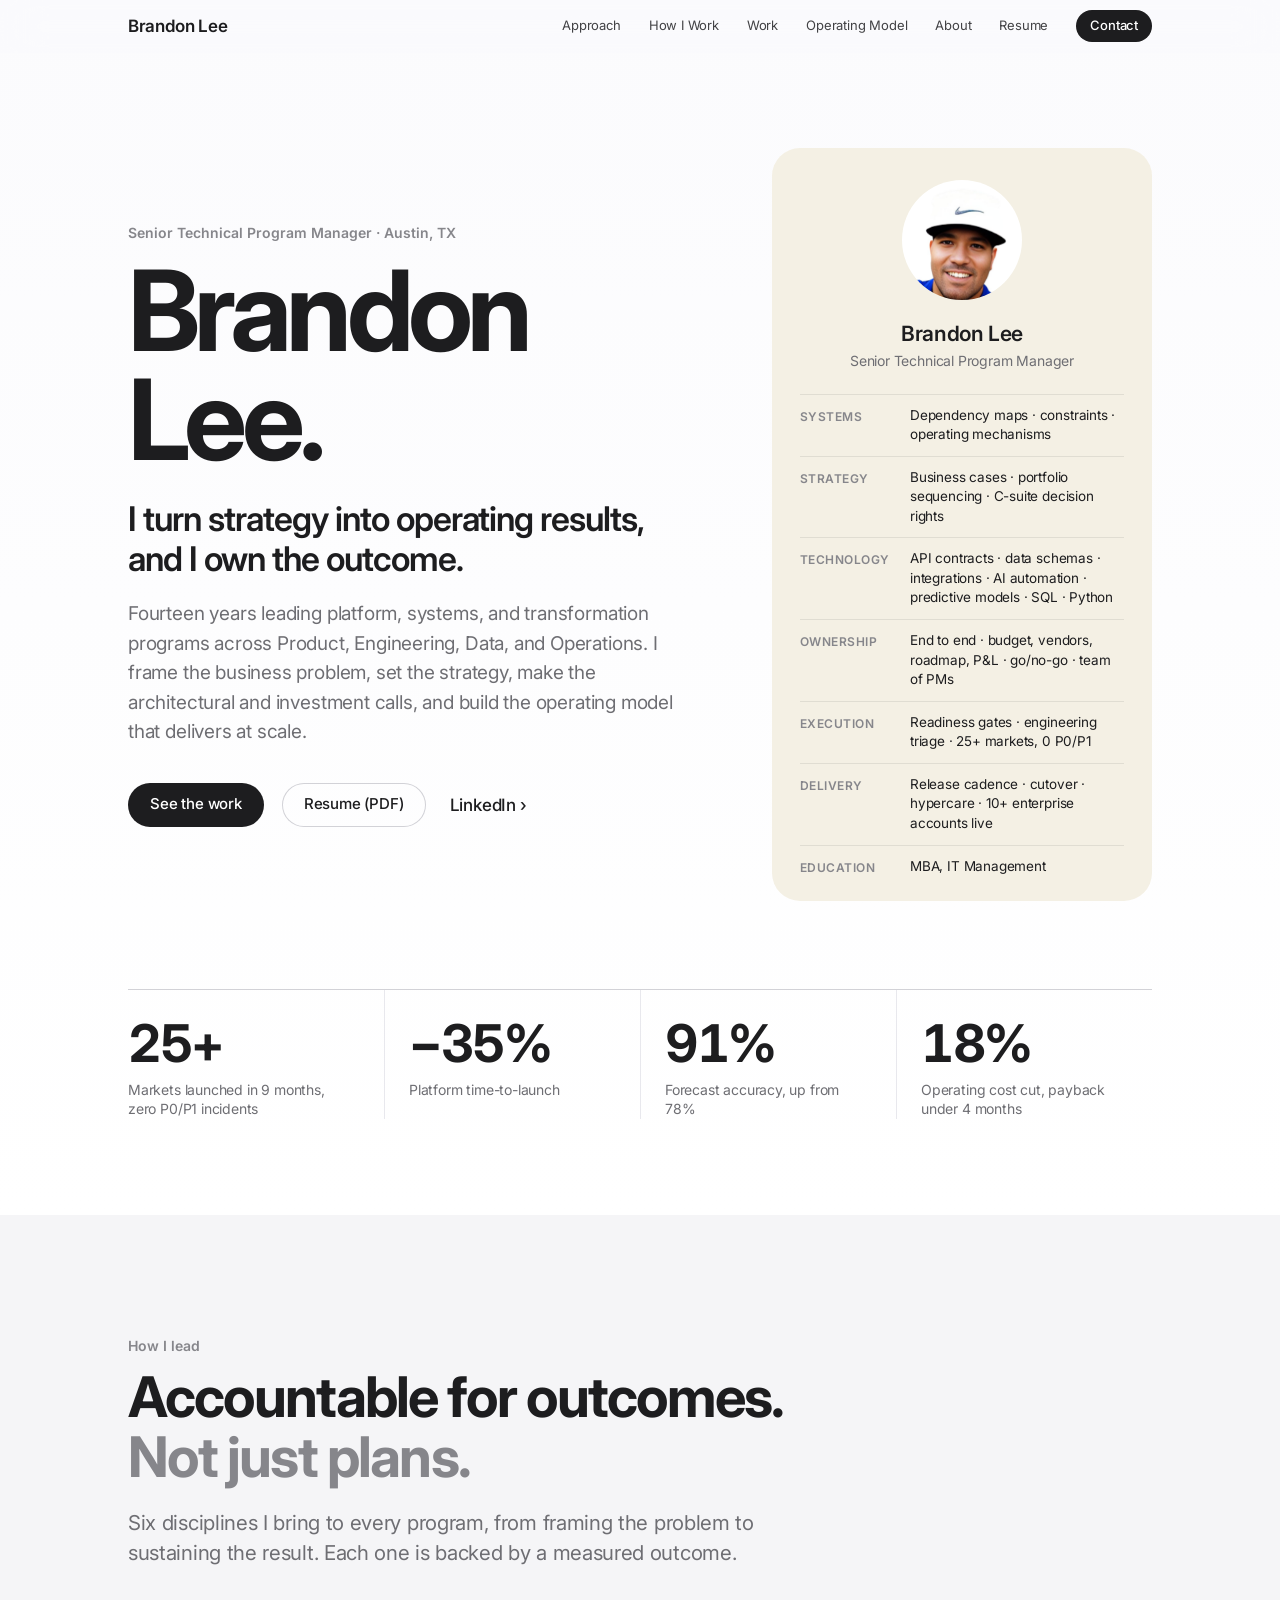
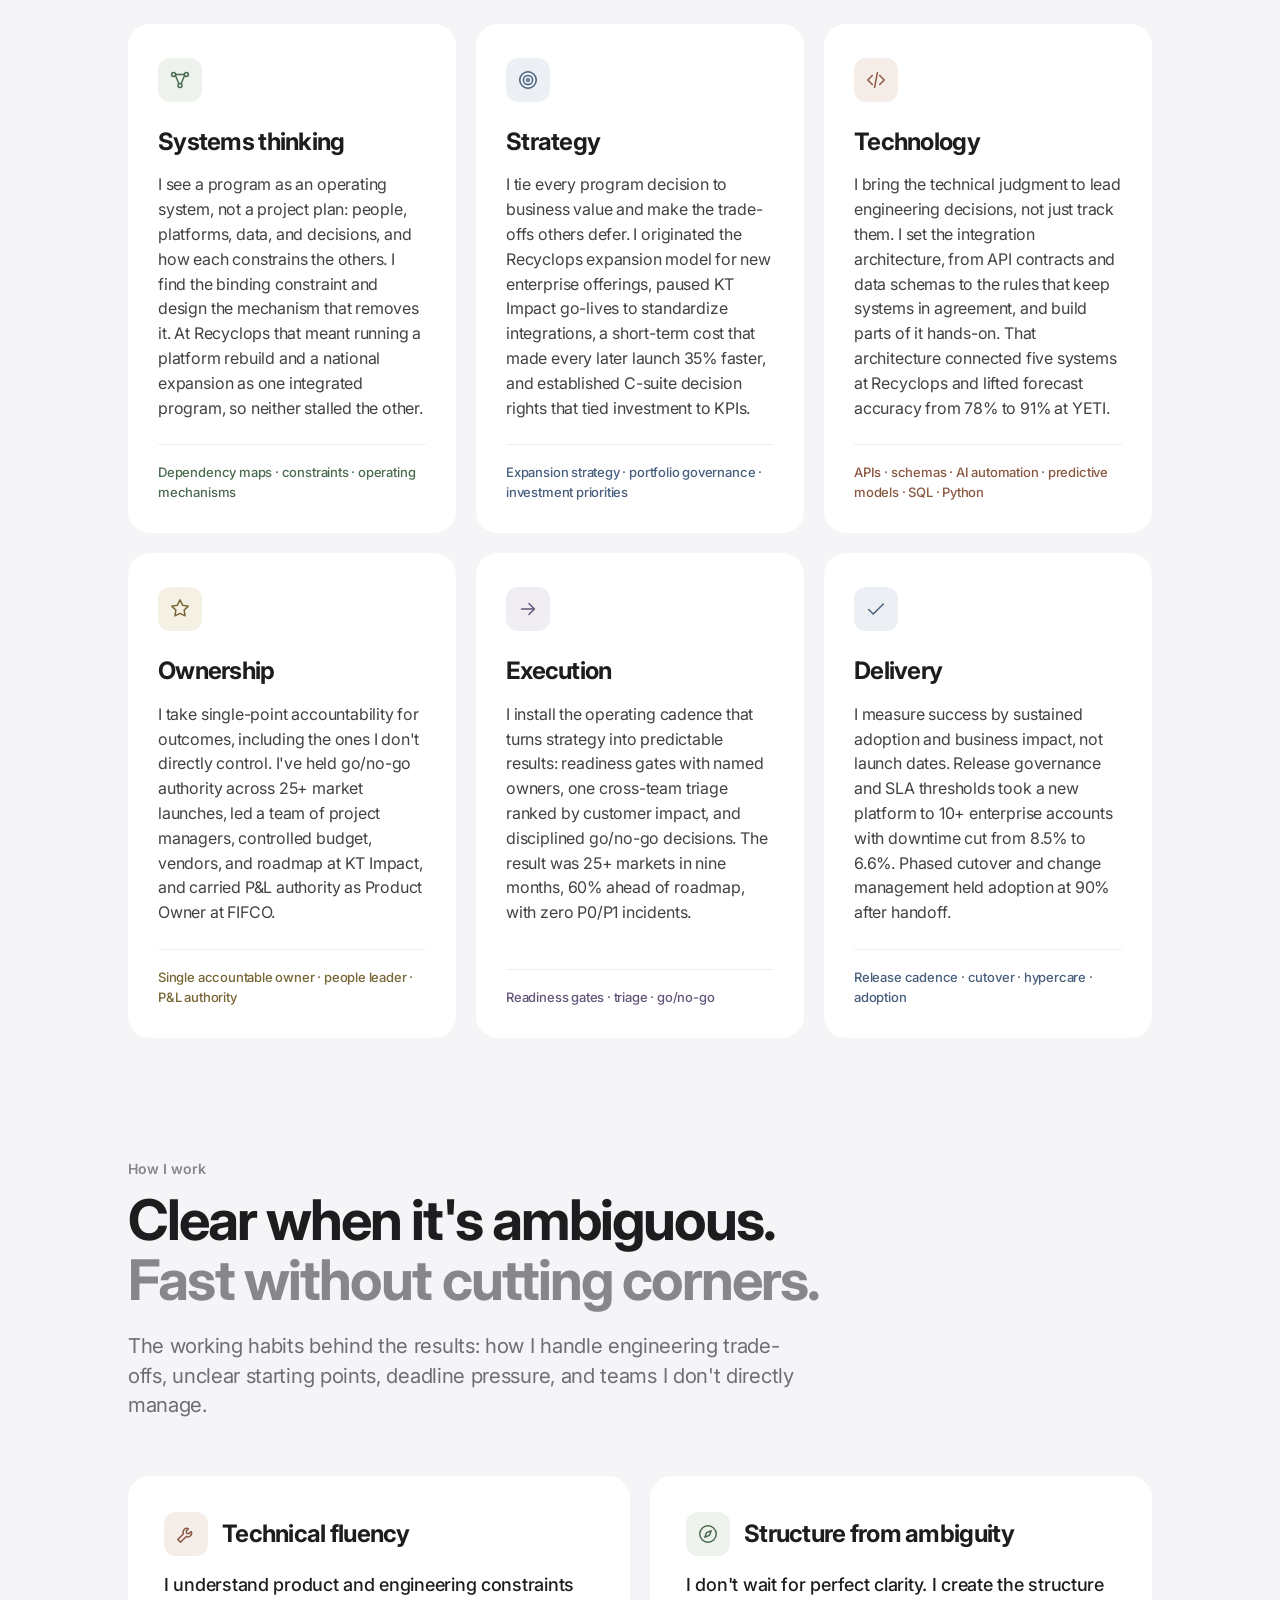
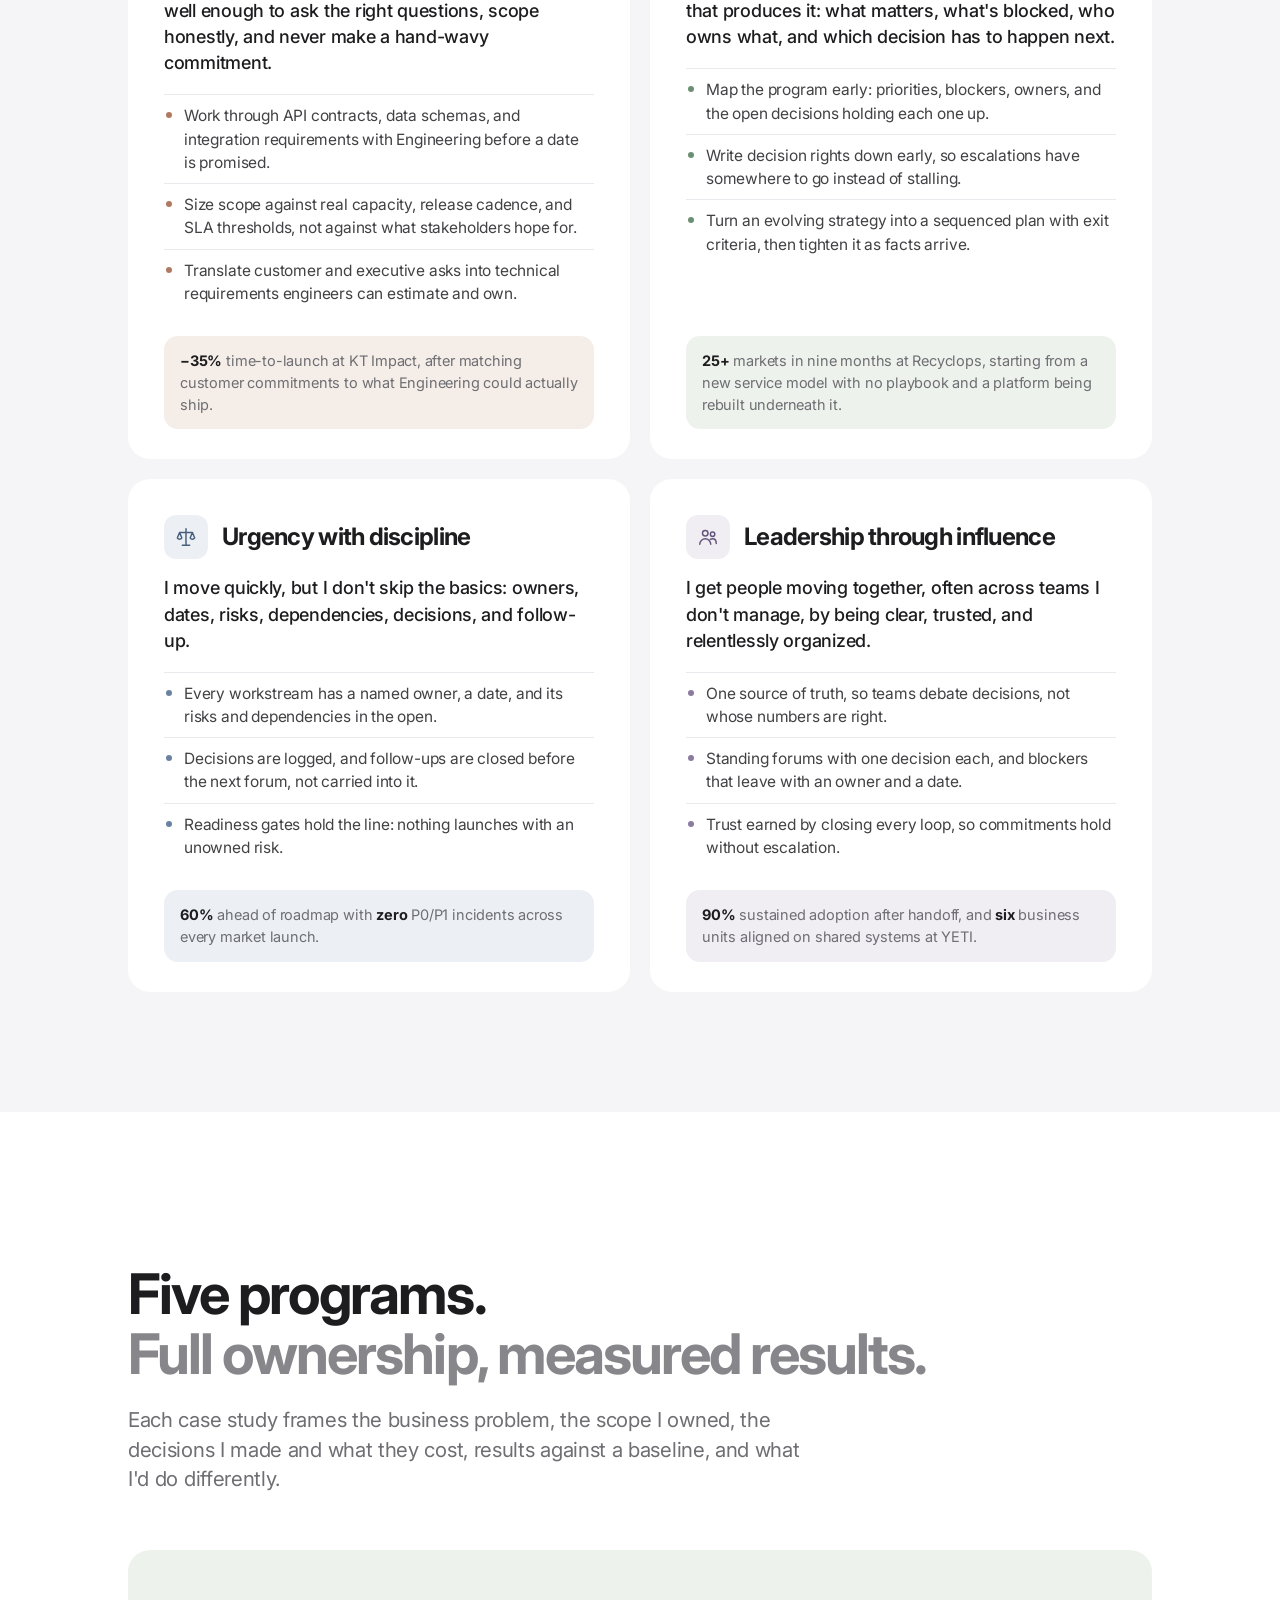
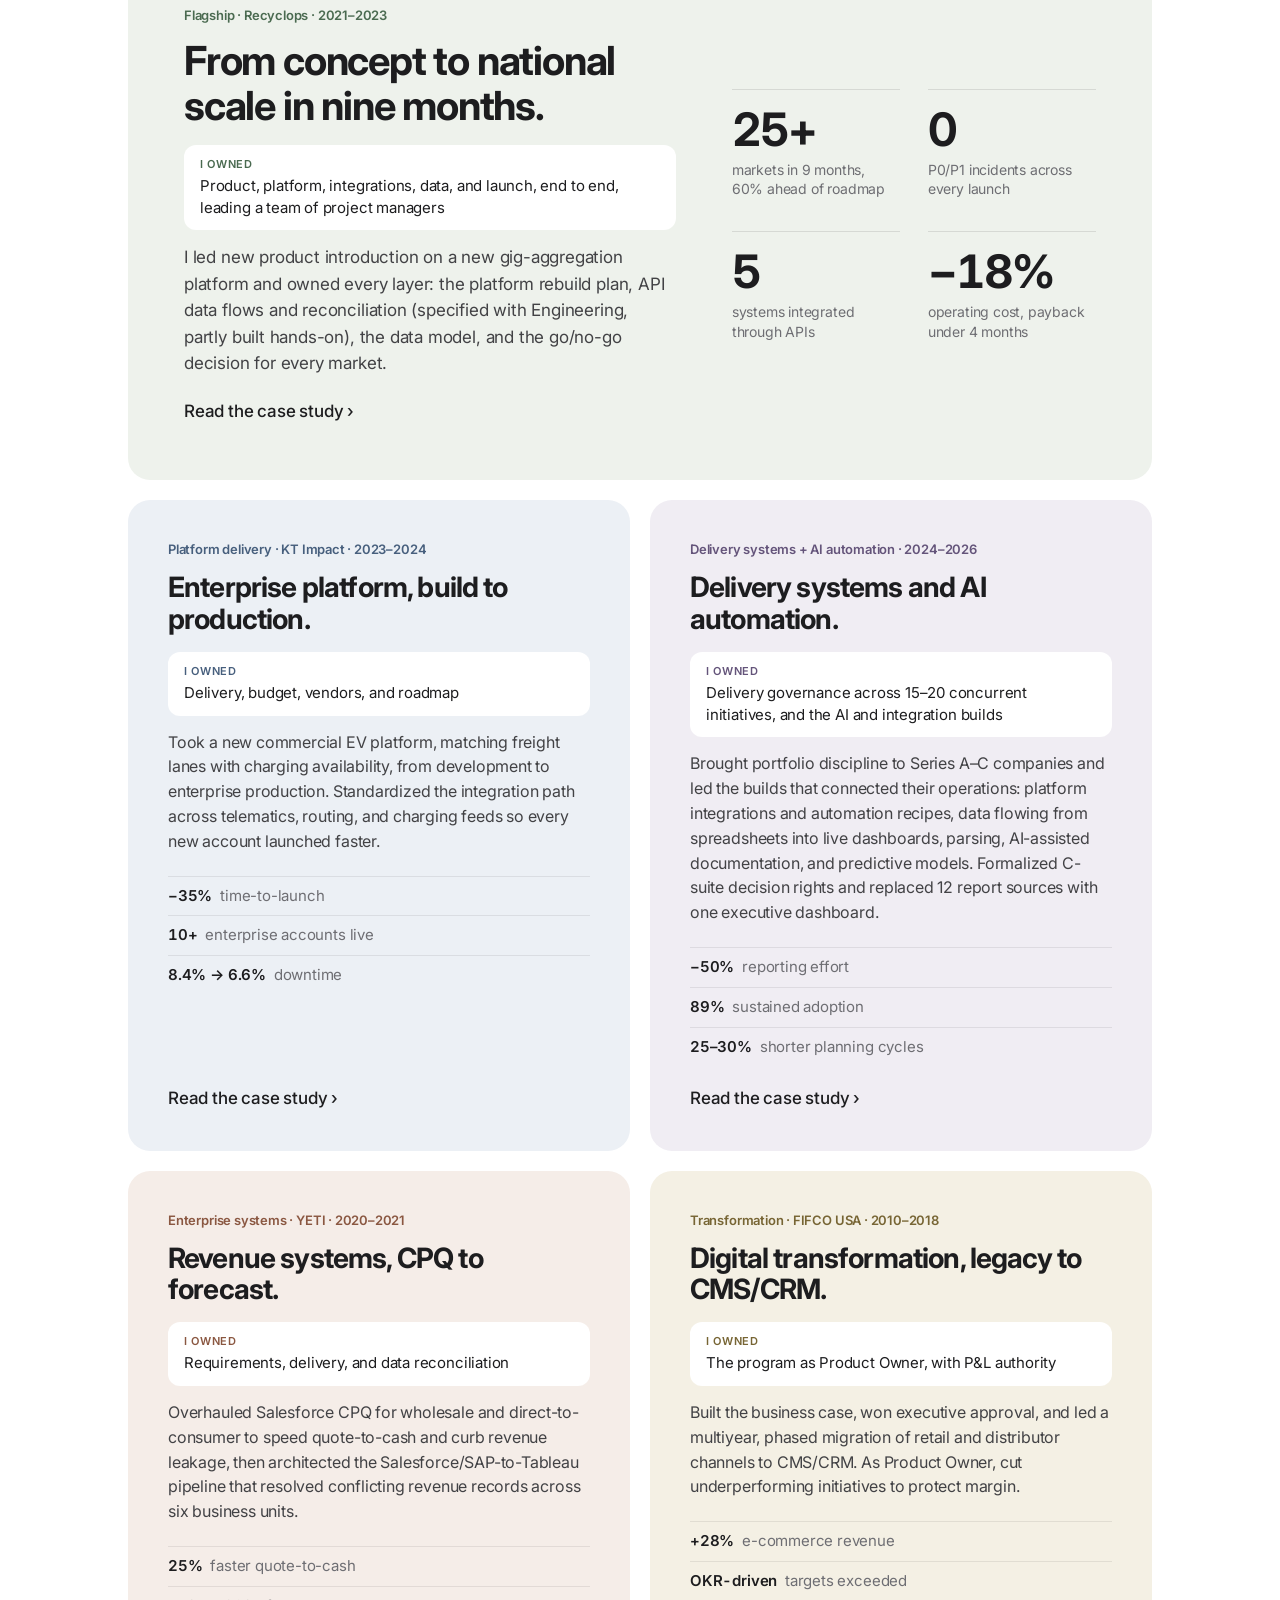
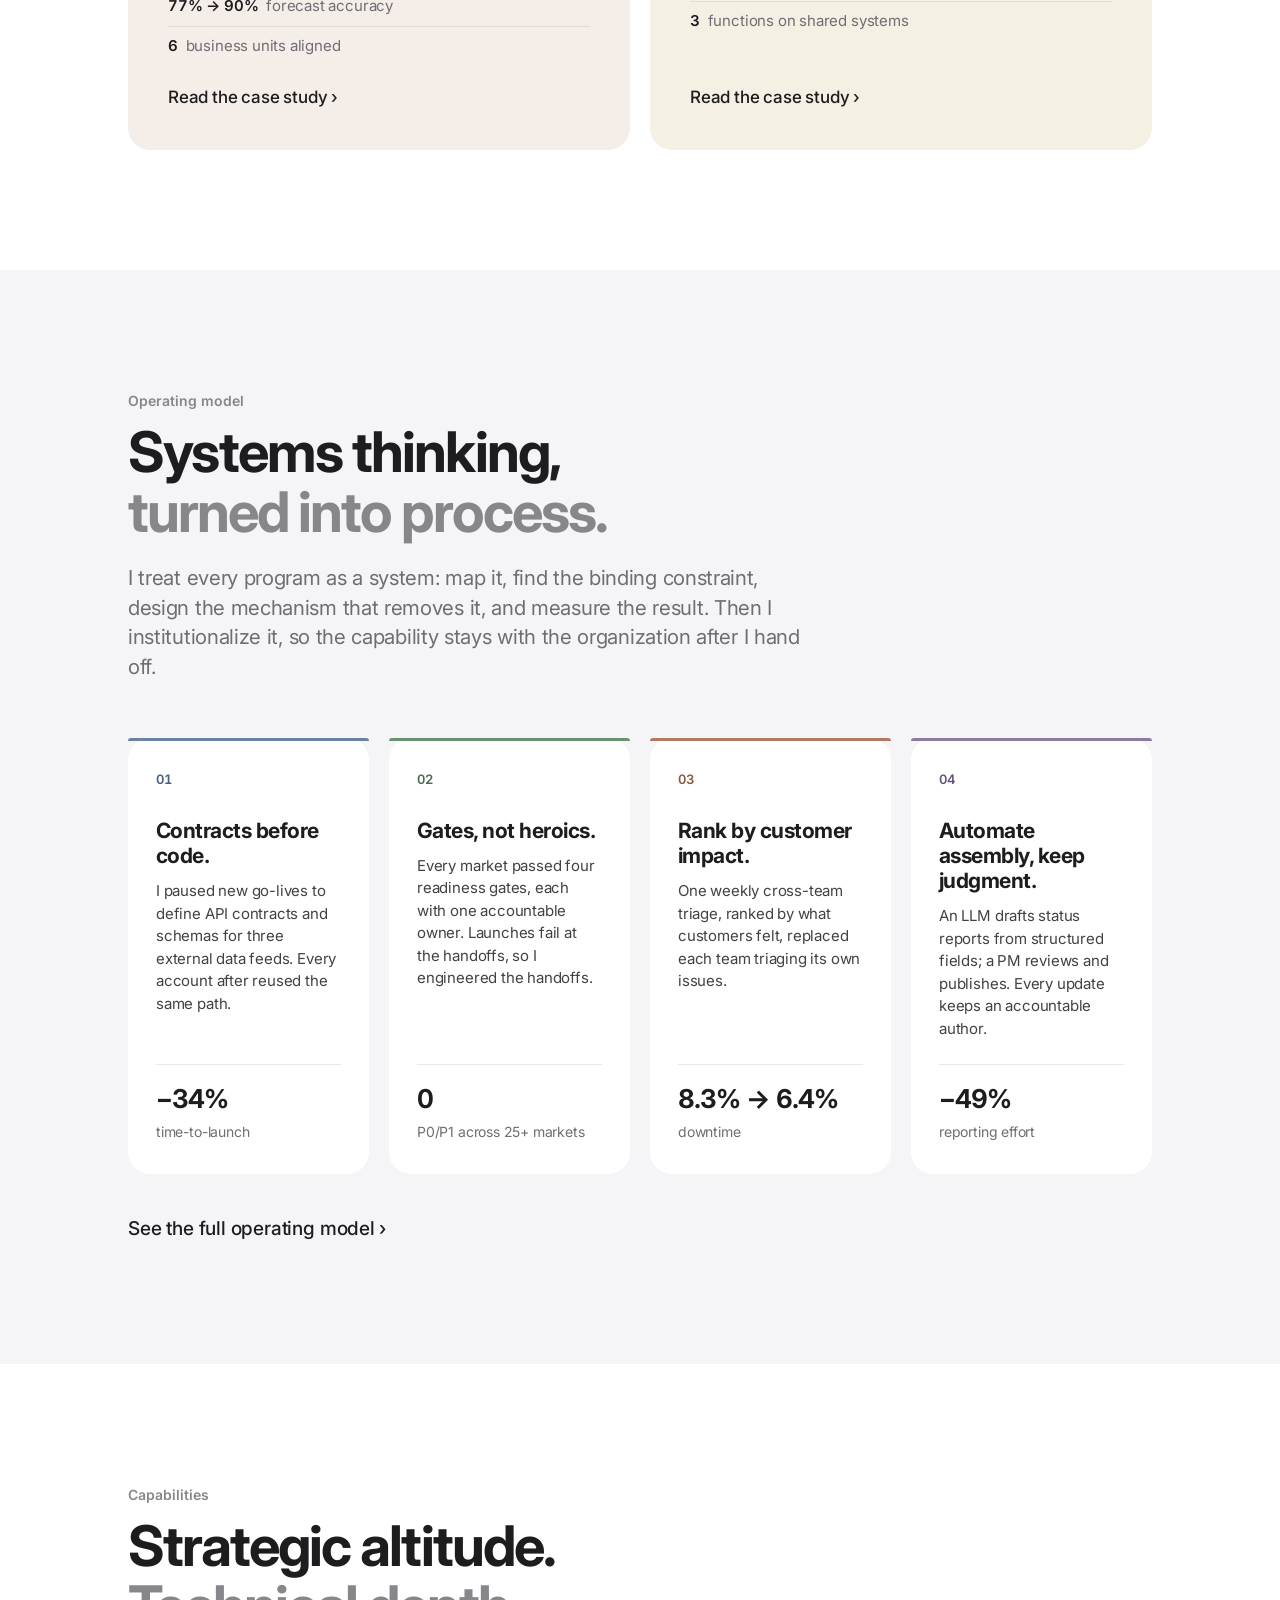
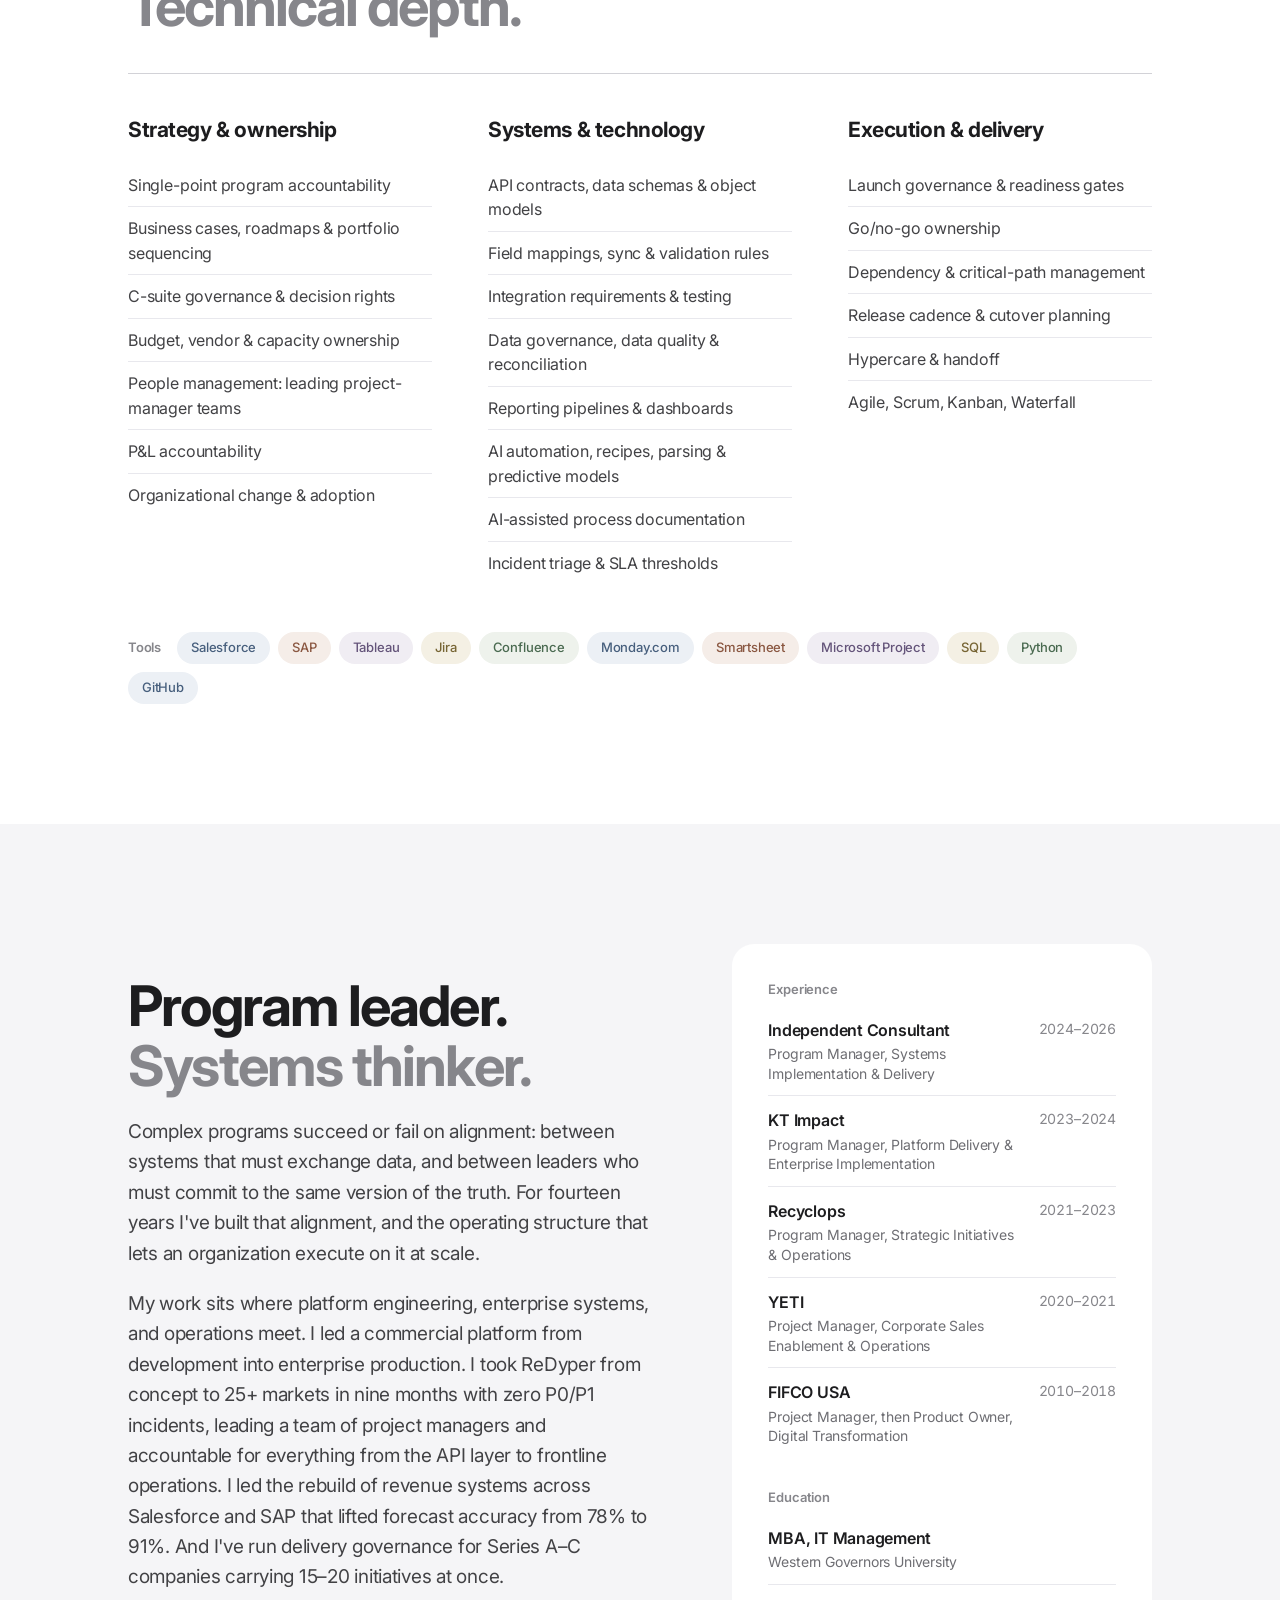
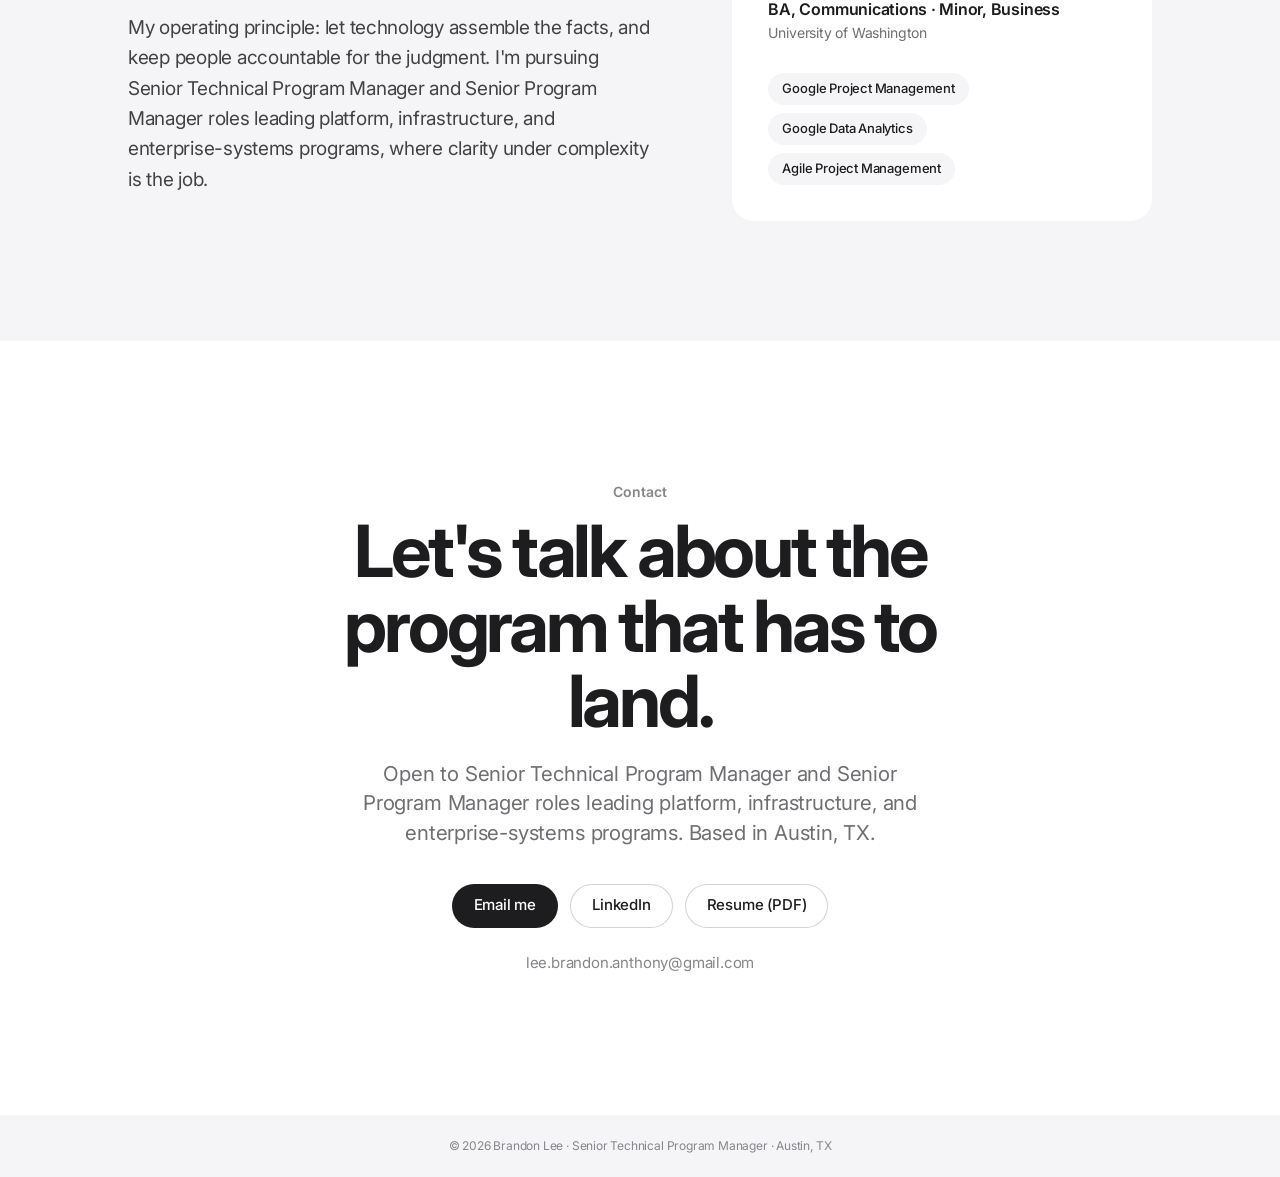
==== commit 1b1a292e: "Flagship card title: drop ReDyper Co-Authored-By: Claude Opus 5.5 <noreply@anthropic.com> Claude-Ses" ====
--- a/index.html
+++ b/index.html
@@ -196,7 +196,7 @@
     <a href="aggregation.html" class="card card-feature t-sage fu">
       <div class="card-feature-copy">
         <div class="card-meta">Flagship · Recyclops · 2021–2023</div>
-        <h3 class="card-title">ReDyper: from concept to national scale in nine months.</h3>
+        <h3 class="card-title">From concept to national scale in nine months.</h3>
         <div class="owned"><span>I owned</span> Product, platform, integrations, data, and launch, end to end, leading a team of project managers</div>
         <p class="card-desc">I led new product introduction on a new gig-aggregation platform and owned every layer: the platform rebuild plan, API data flows and reconciliation (specified with Engineering, partly built hands-on), the data model, and the go/no-go decision for every market.</p>
         <span class="link">Read the case study <span aria-hidden="true">›</span></span>
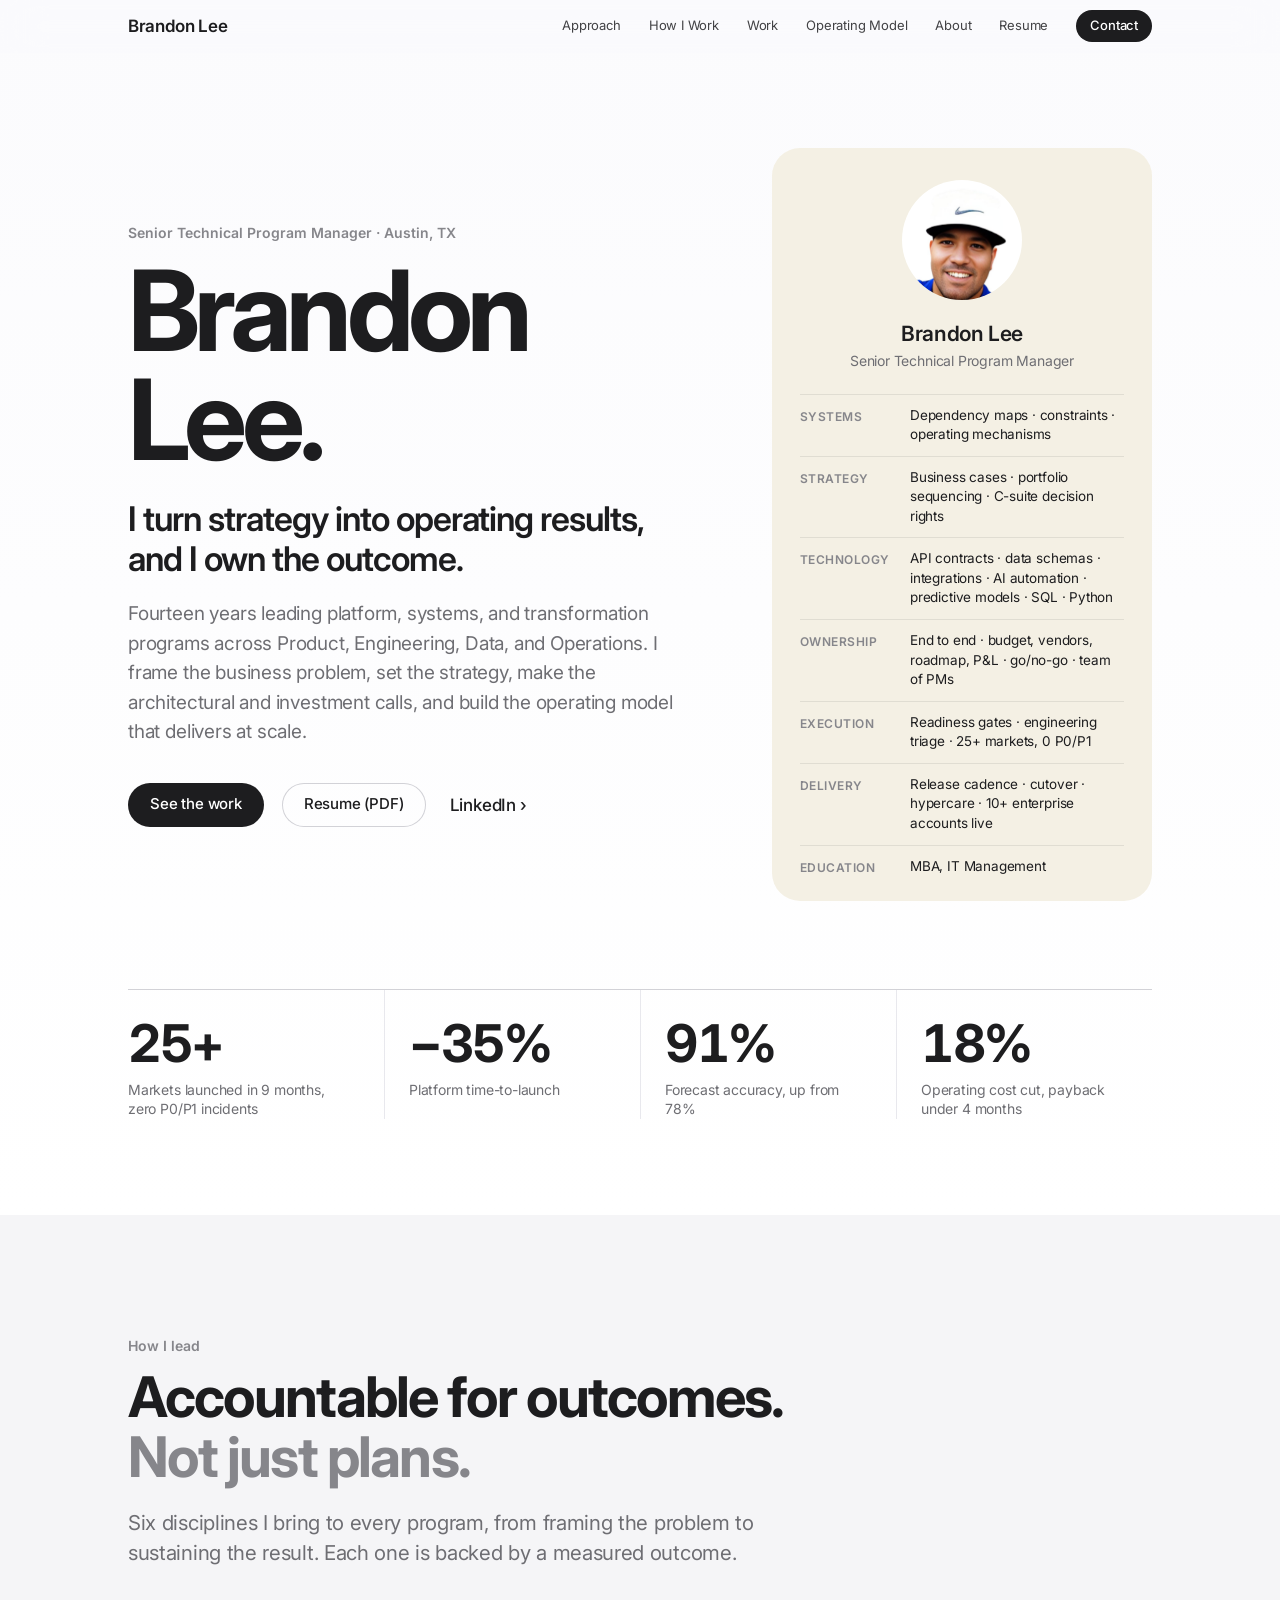
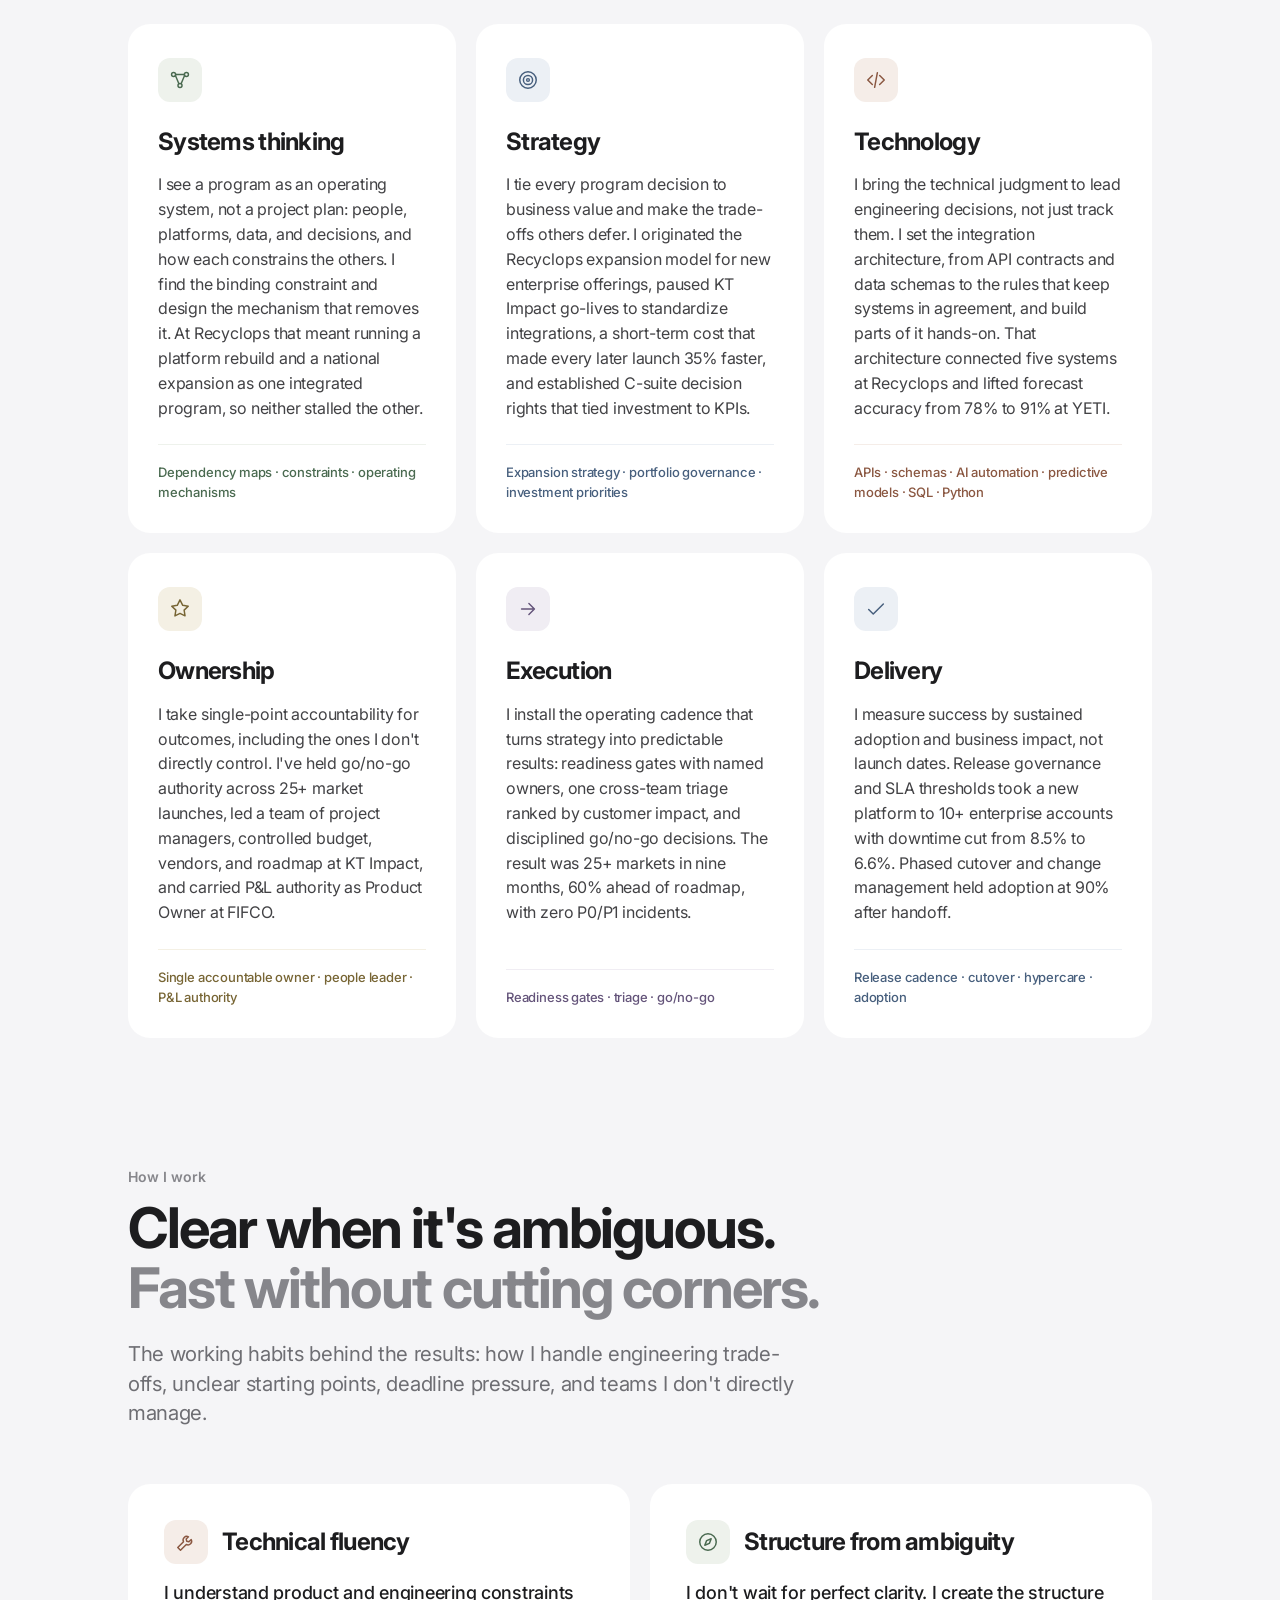
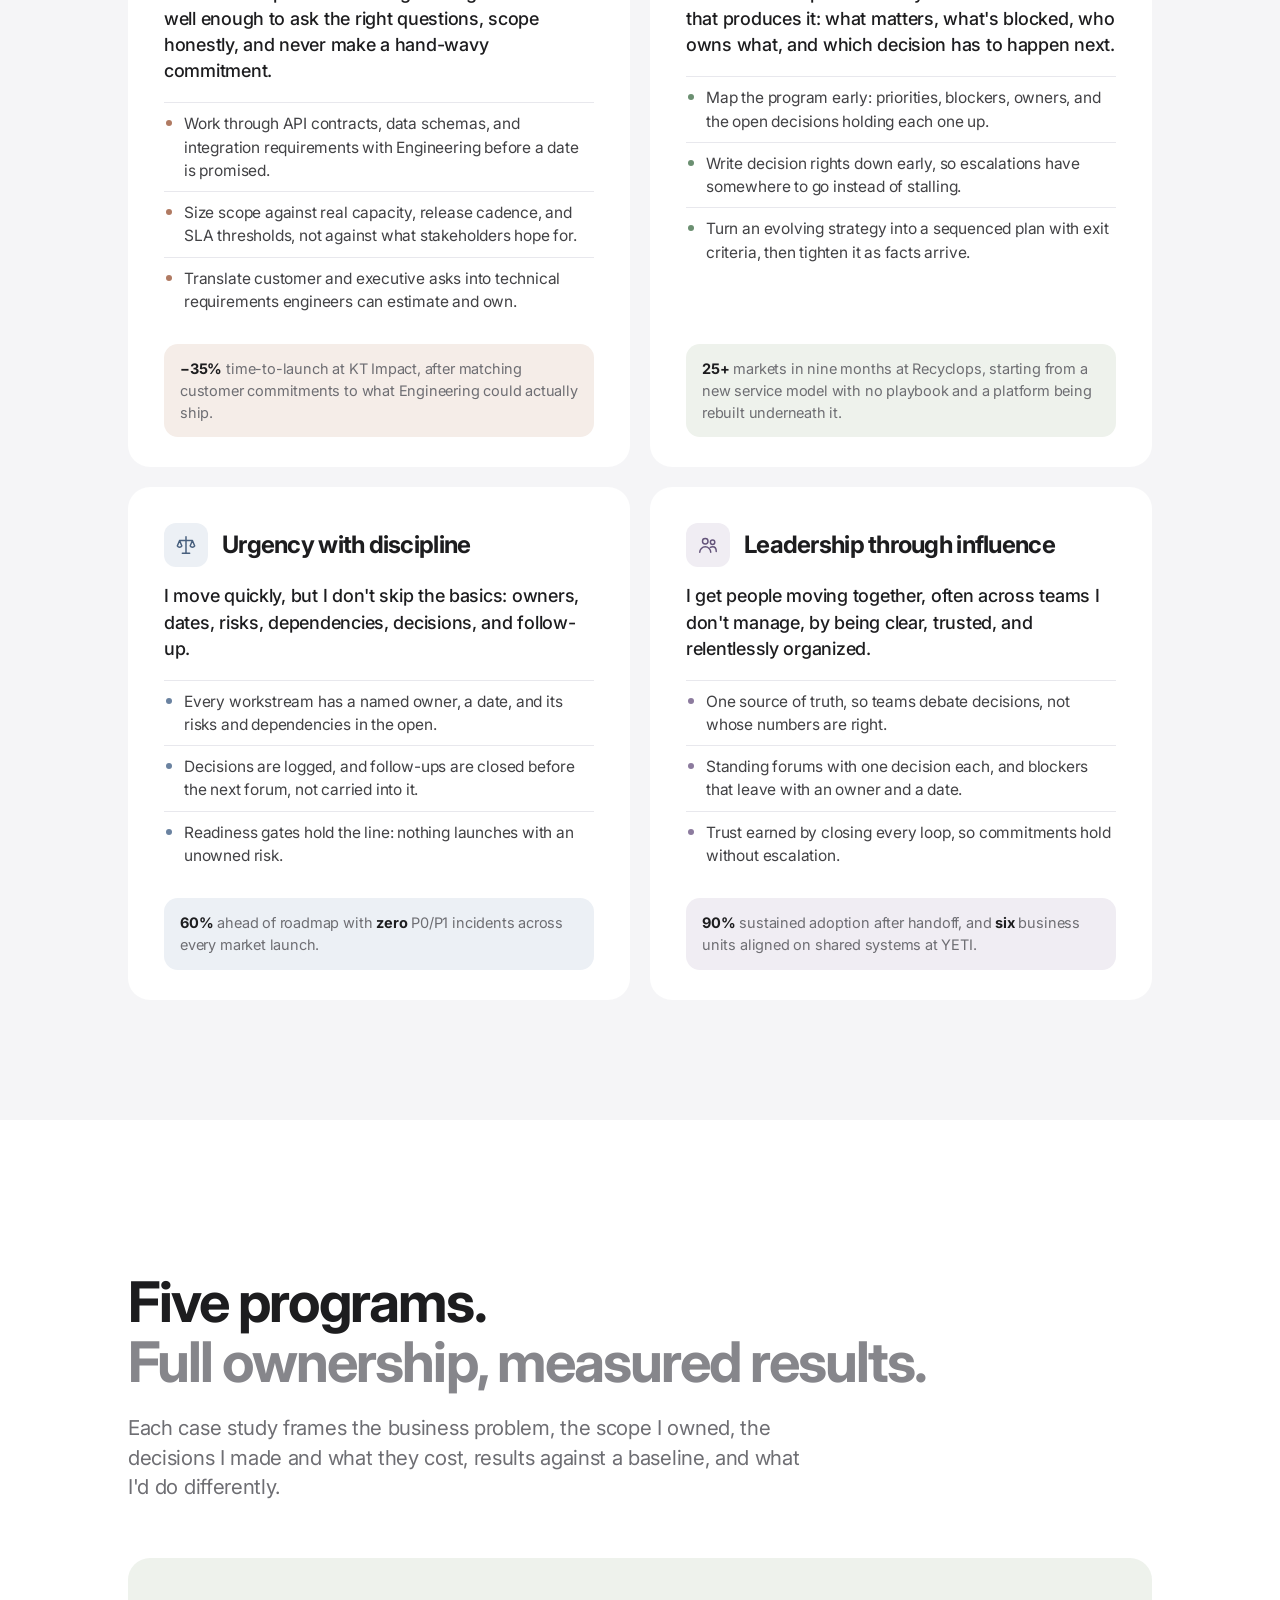
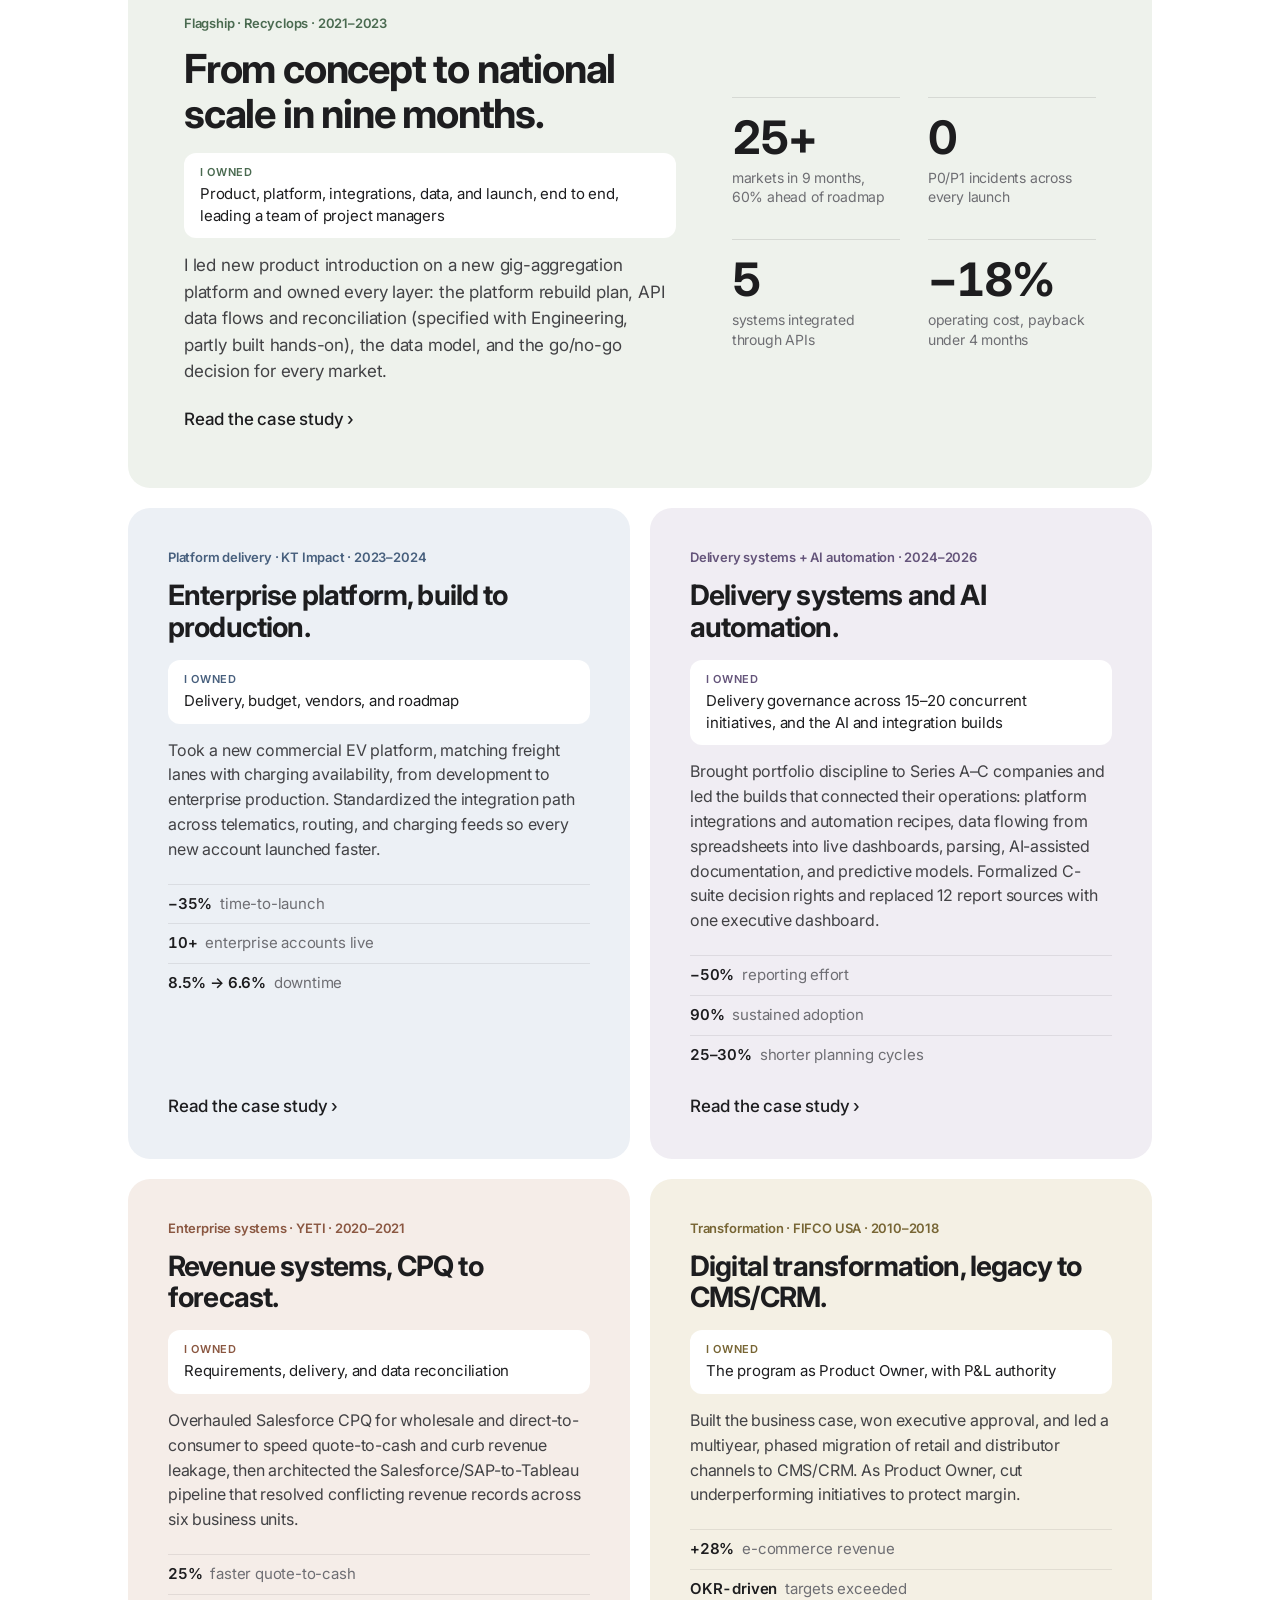
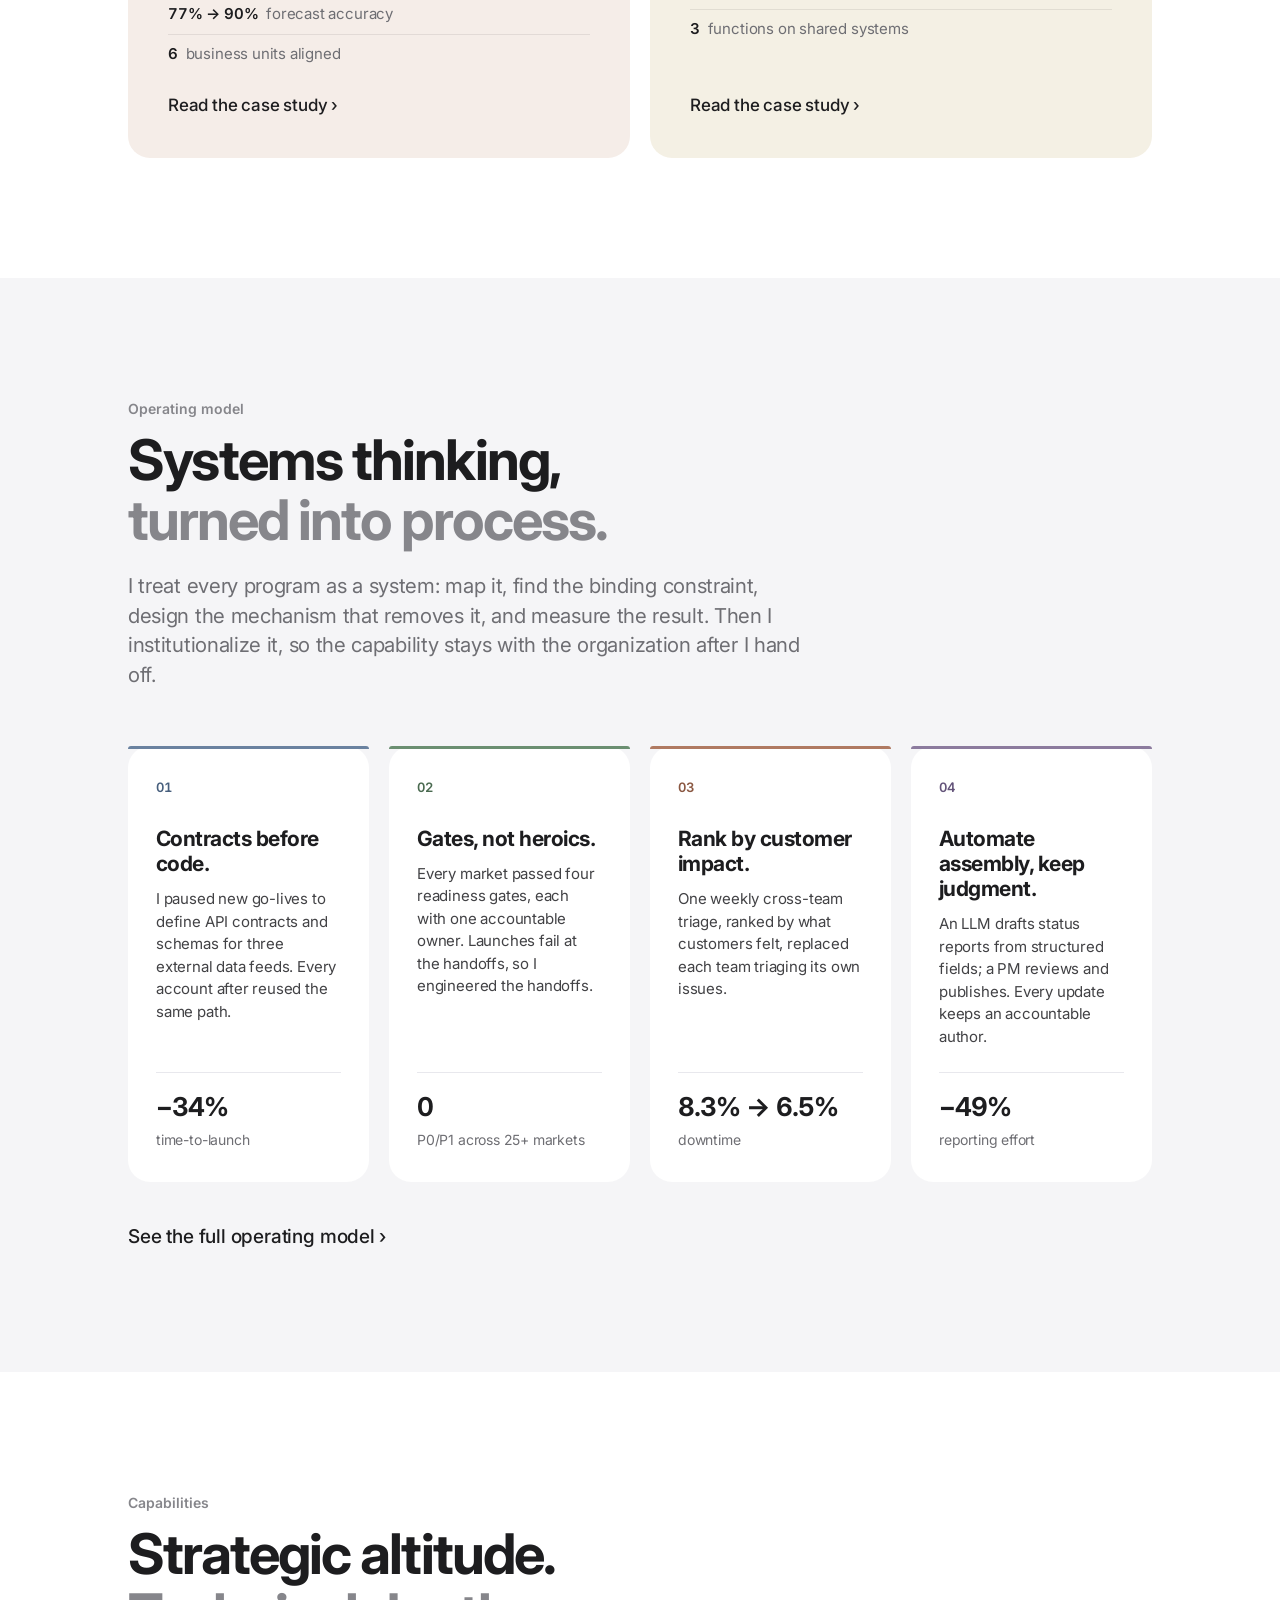
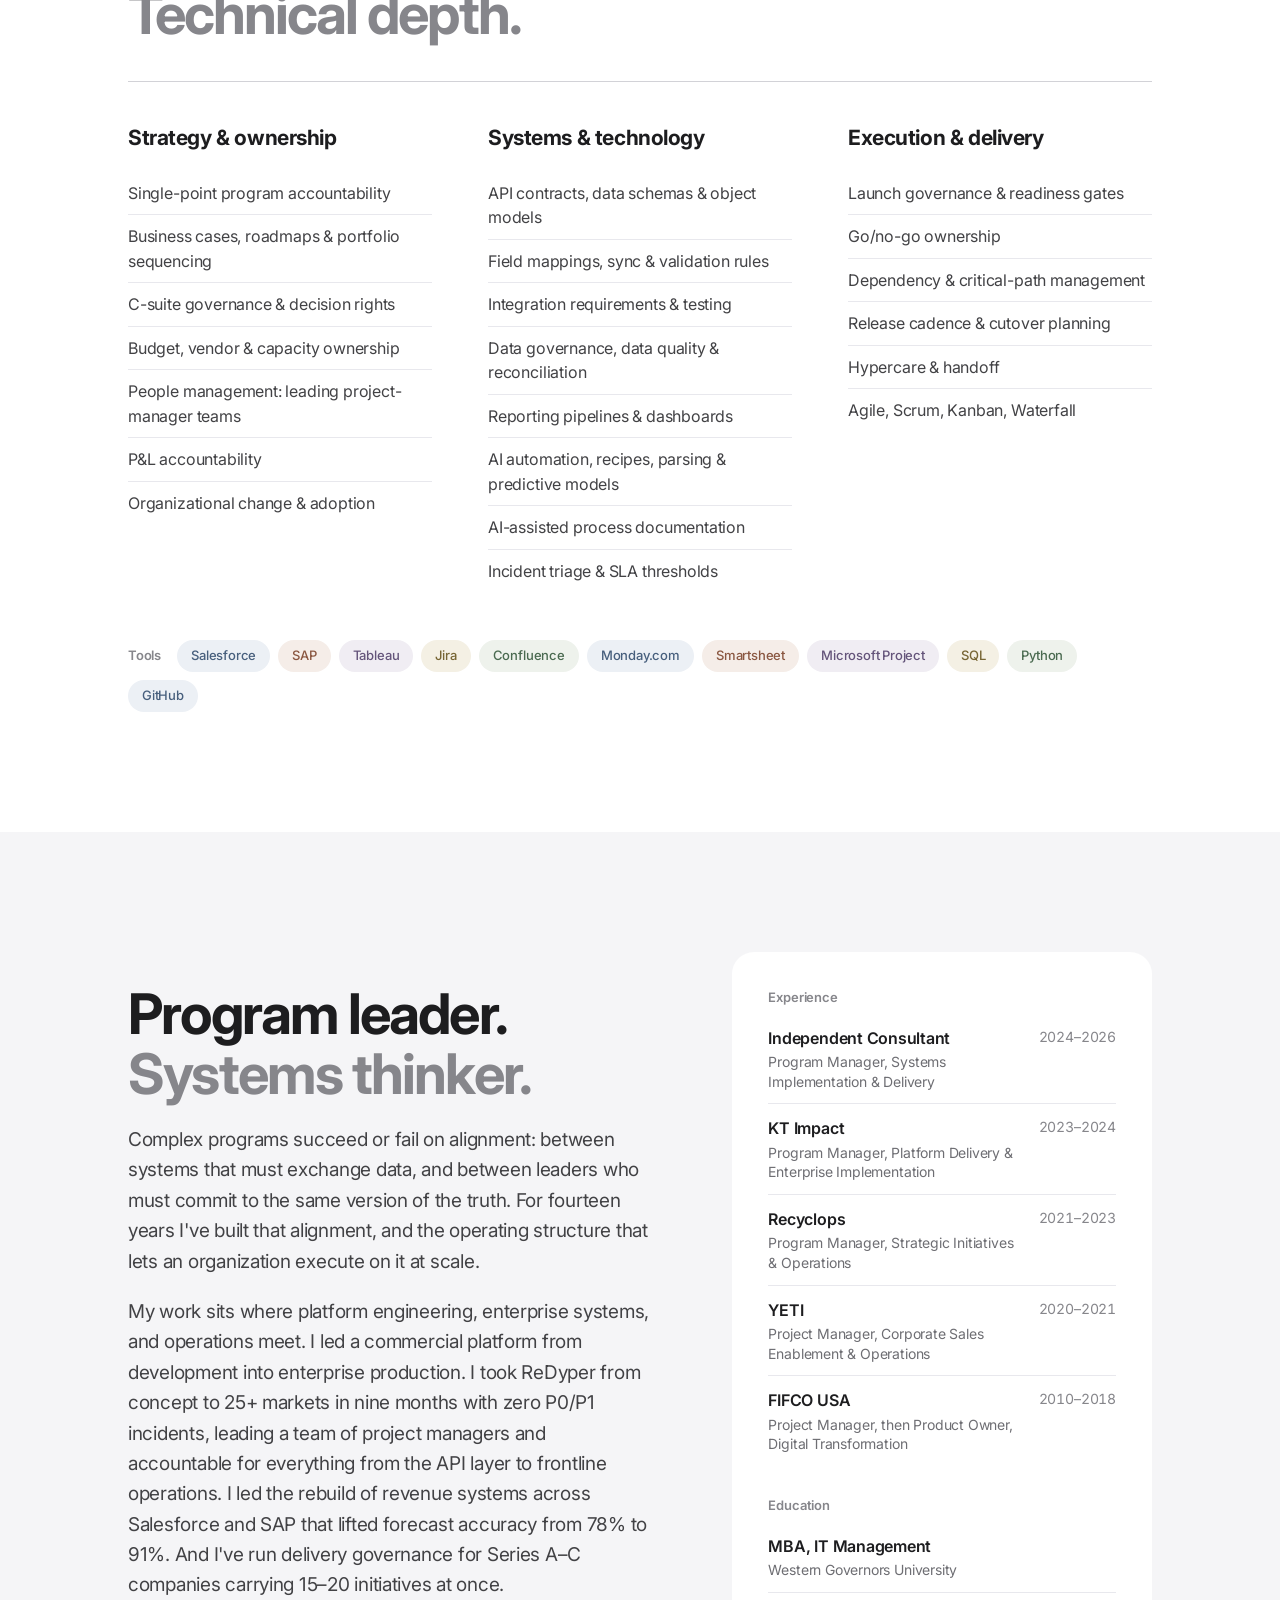
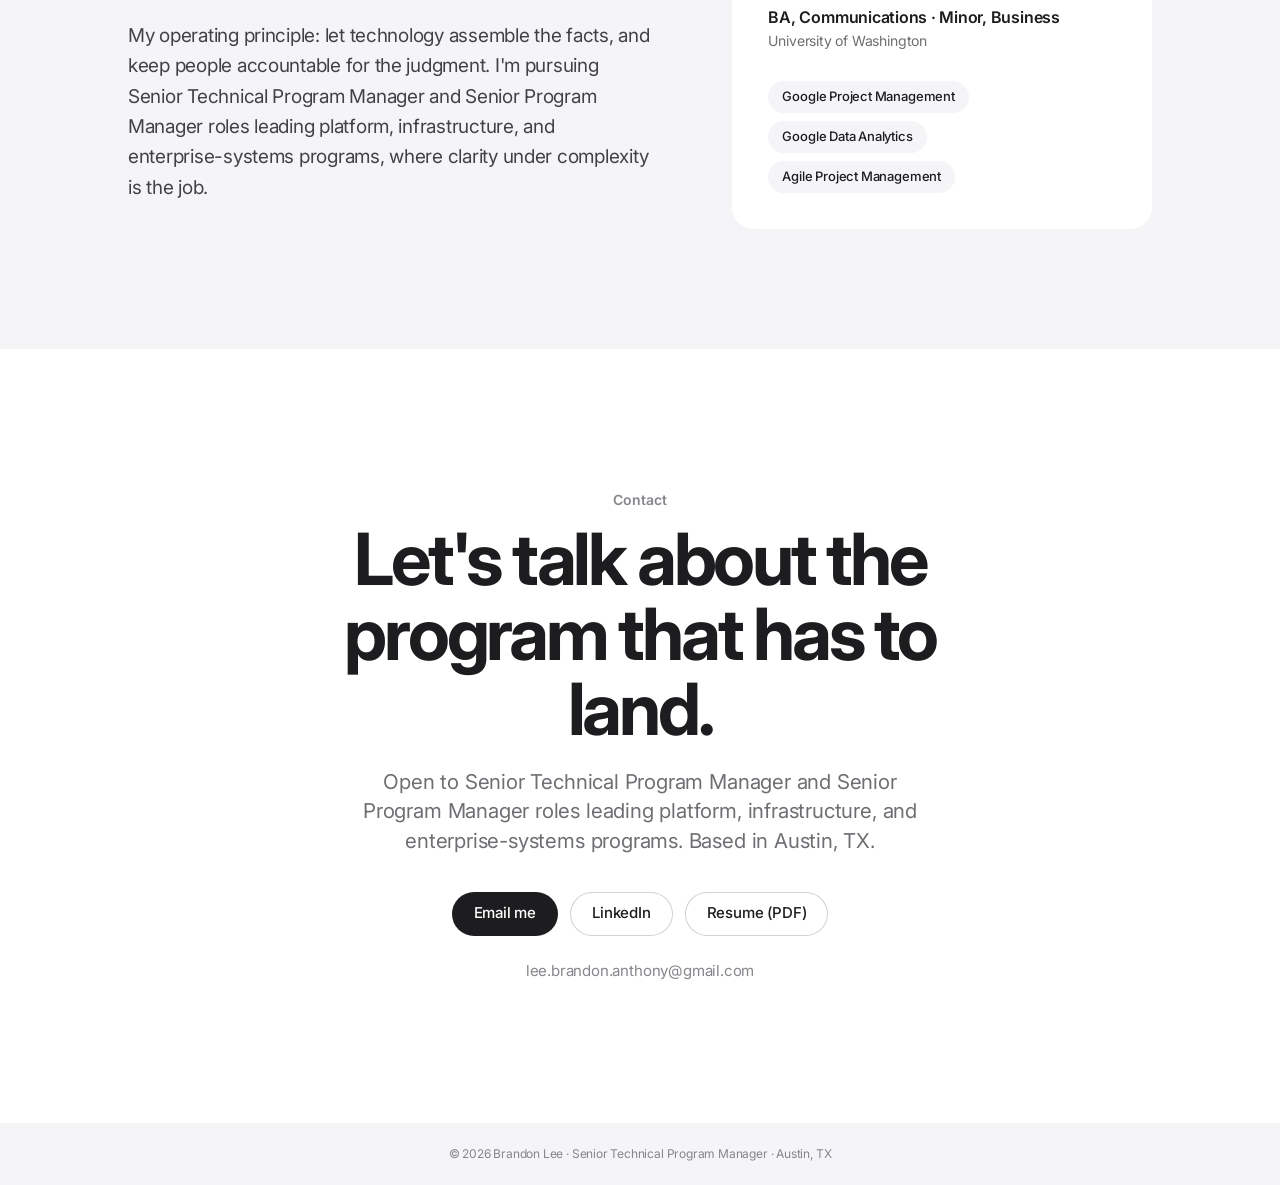
==== commit a66f9a61: "Menu jumps land below the fixed nav Co-Authored-By: Claude Opus 5.5 <noreply@anthropic.com> Claude-S" ====
--- a/index.html
+++ b/index.html
@@ -15,7 +15,7 @@
 <link rel="preconnect" href="https://fonts.googleapis.com"/>
 <link rel="preconnect" href="https://fonts.gstatic.com" crossorigin/>
 <link href="https://fonts.googleapis.com/css2?family=Inter:wght@400;500;600;700&display=swap" rel="stylesheet"/>
-<link rel="stylesheet" href="assets/home.css?v=4"/>
+<link rel="stylesheet" href="assets/home.css?v=5"/>
 <link rel="stylesheet" href="assets/motion.css?v=4"/>
 <script>document.documentElement.classList.add("js")</script>
 </head>
--- a/assets/home.css
+++ b/assets/home.css
@@ -275,3 +275,8 @@
 .trait-proof b{color:var(--ink);font-weight:700}
 @media(max-width:860px){.traits{grid-template-columns:1fr}}
 @media(max-width:640px){.trait{padding:28px 24px}.trait h3{font-size:21px}.trait-thesis{font-size:17px}}
+
+/* ── Menu jumps land below the fixed nav ── */
+html{scroll-padding-top:64px}
+#how-i-work{scroll-margin-top:72px}
+#how-i-work .eyebrow{padding-top:8px}
